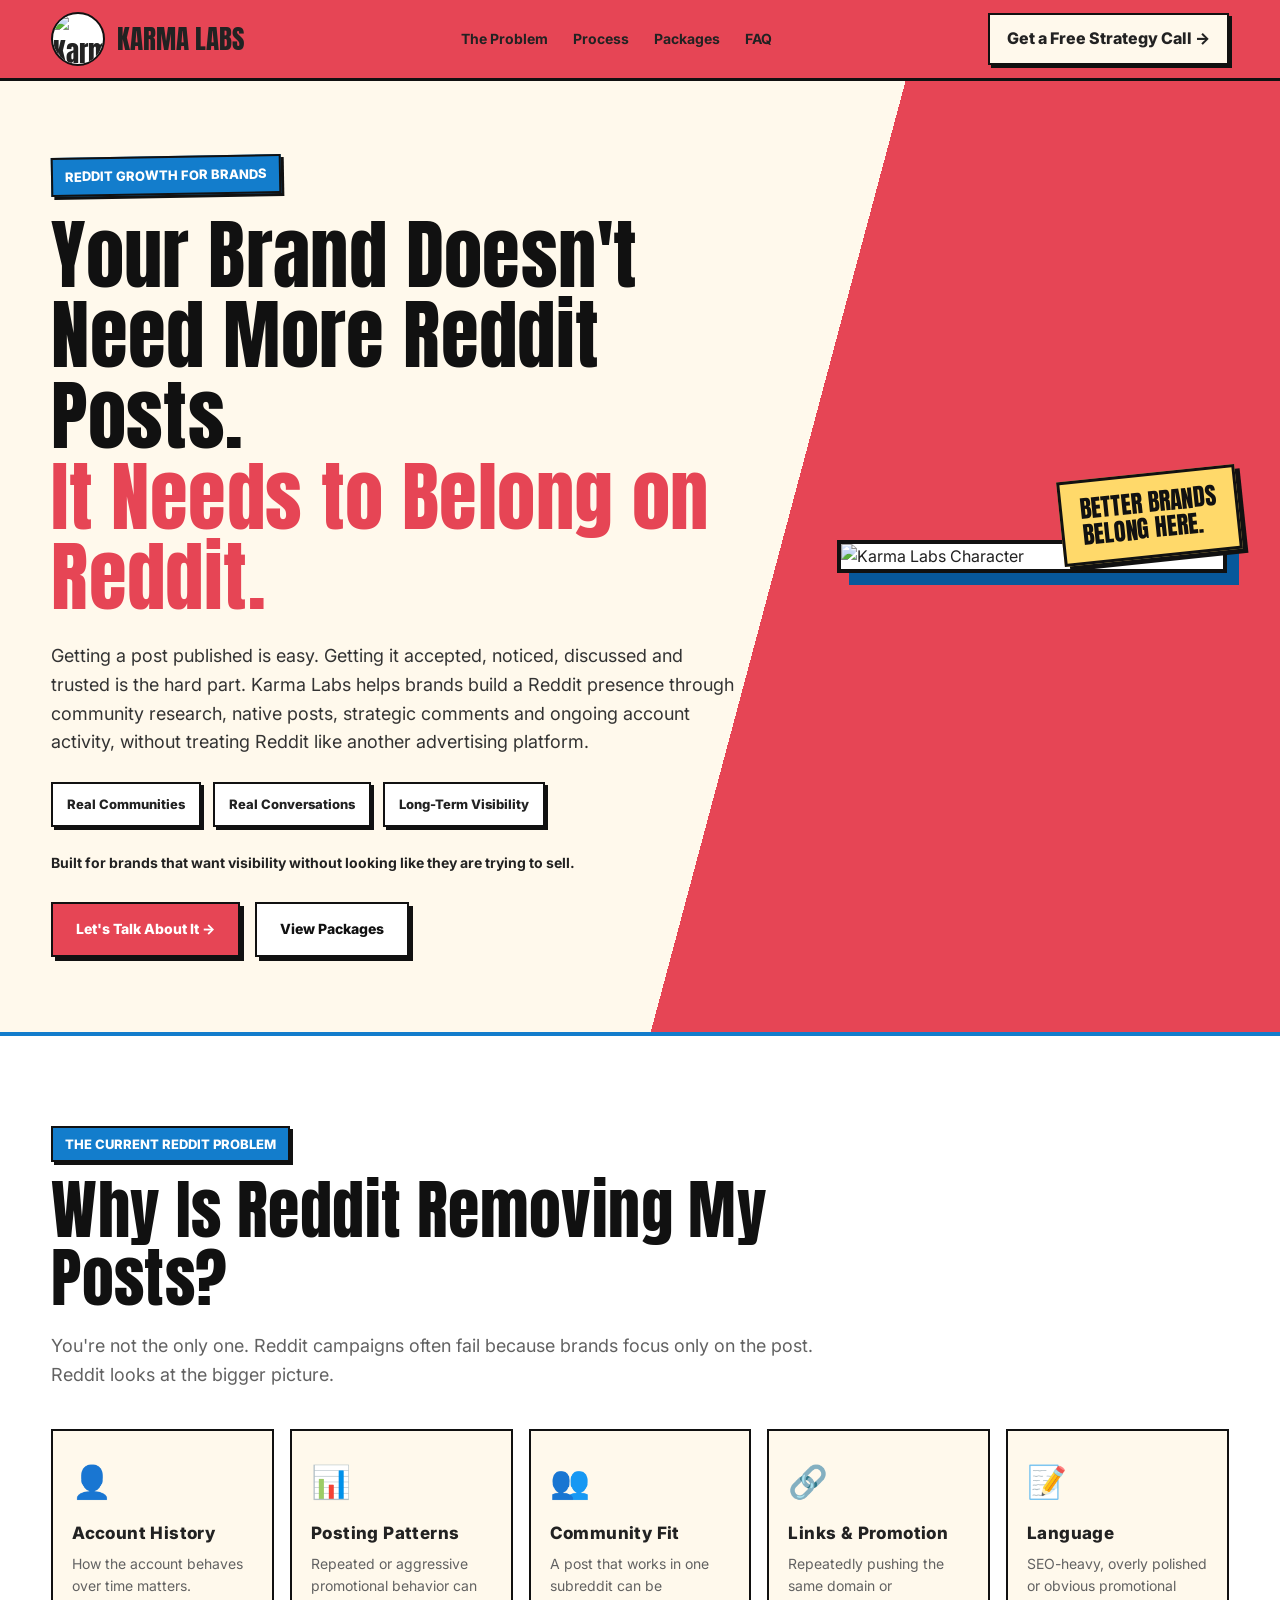
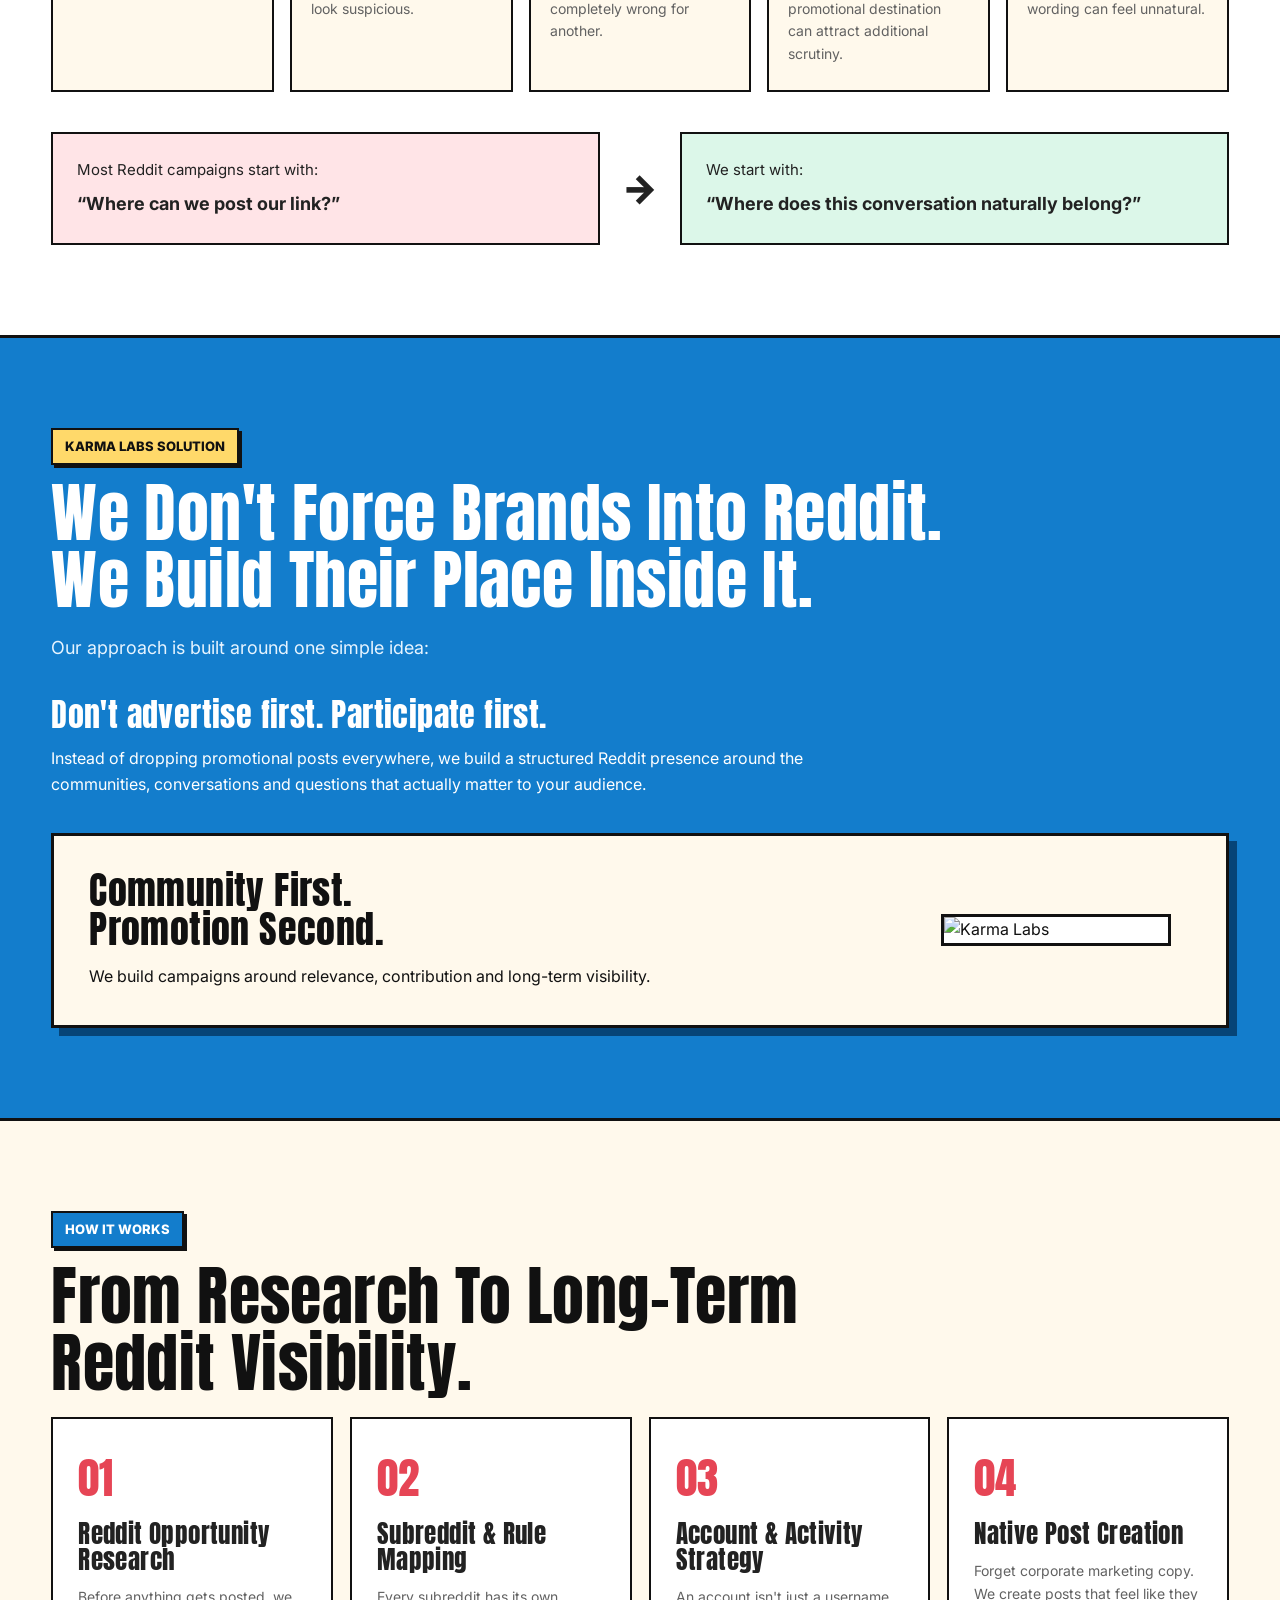
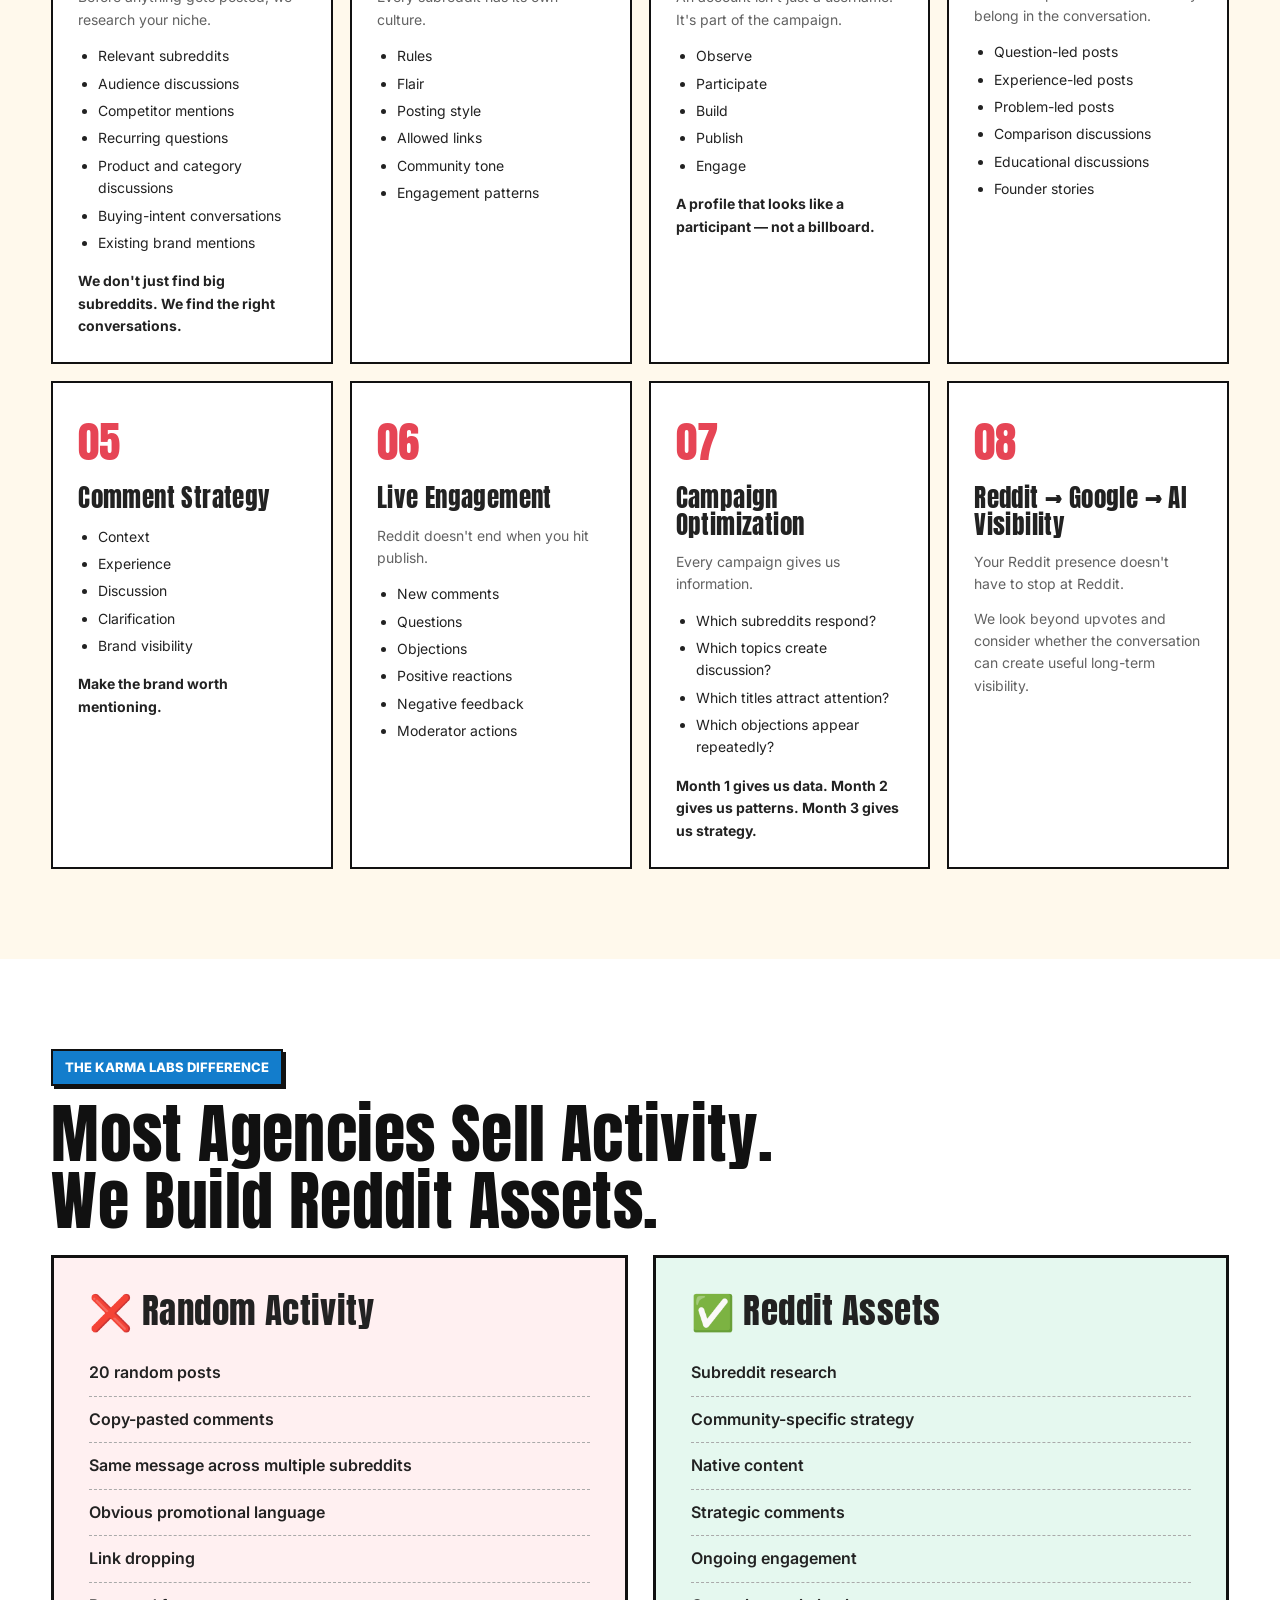
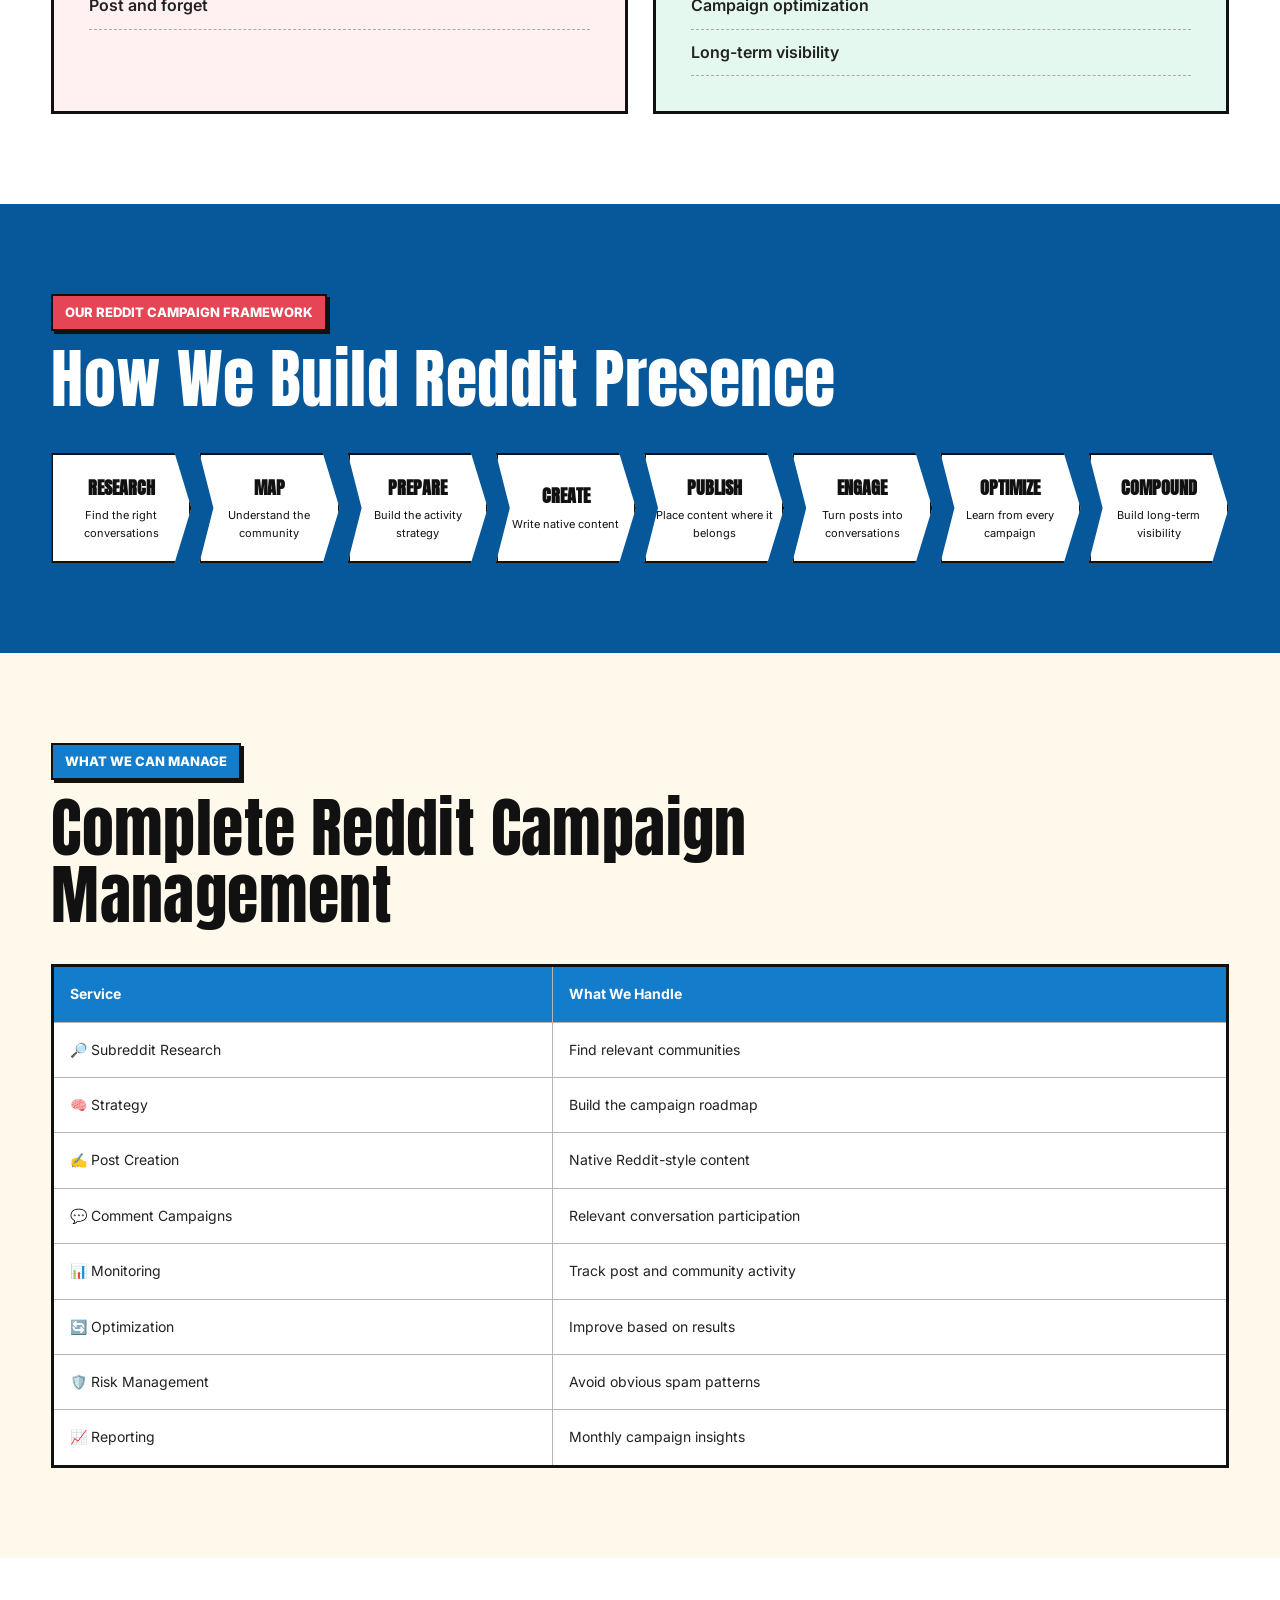
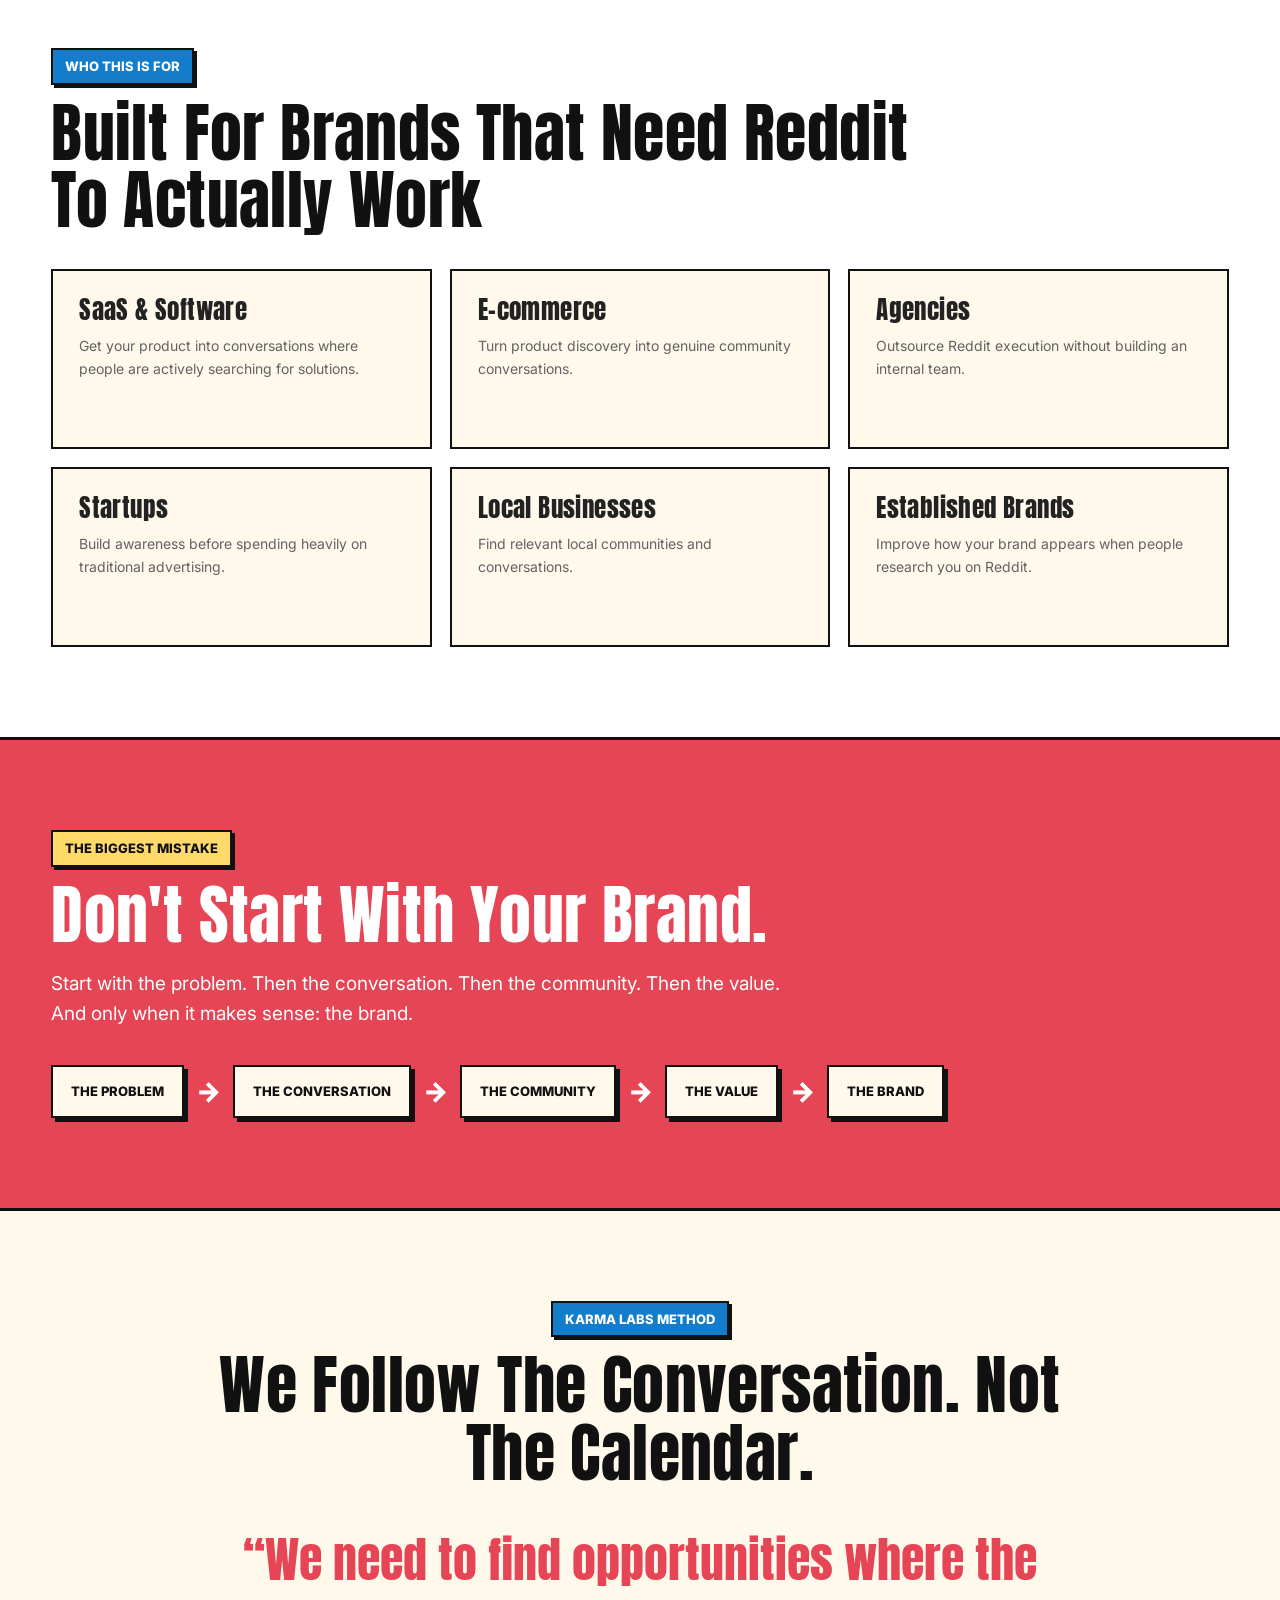
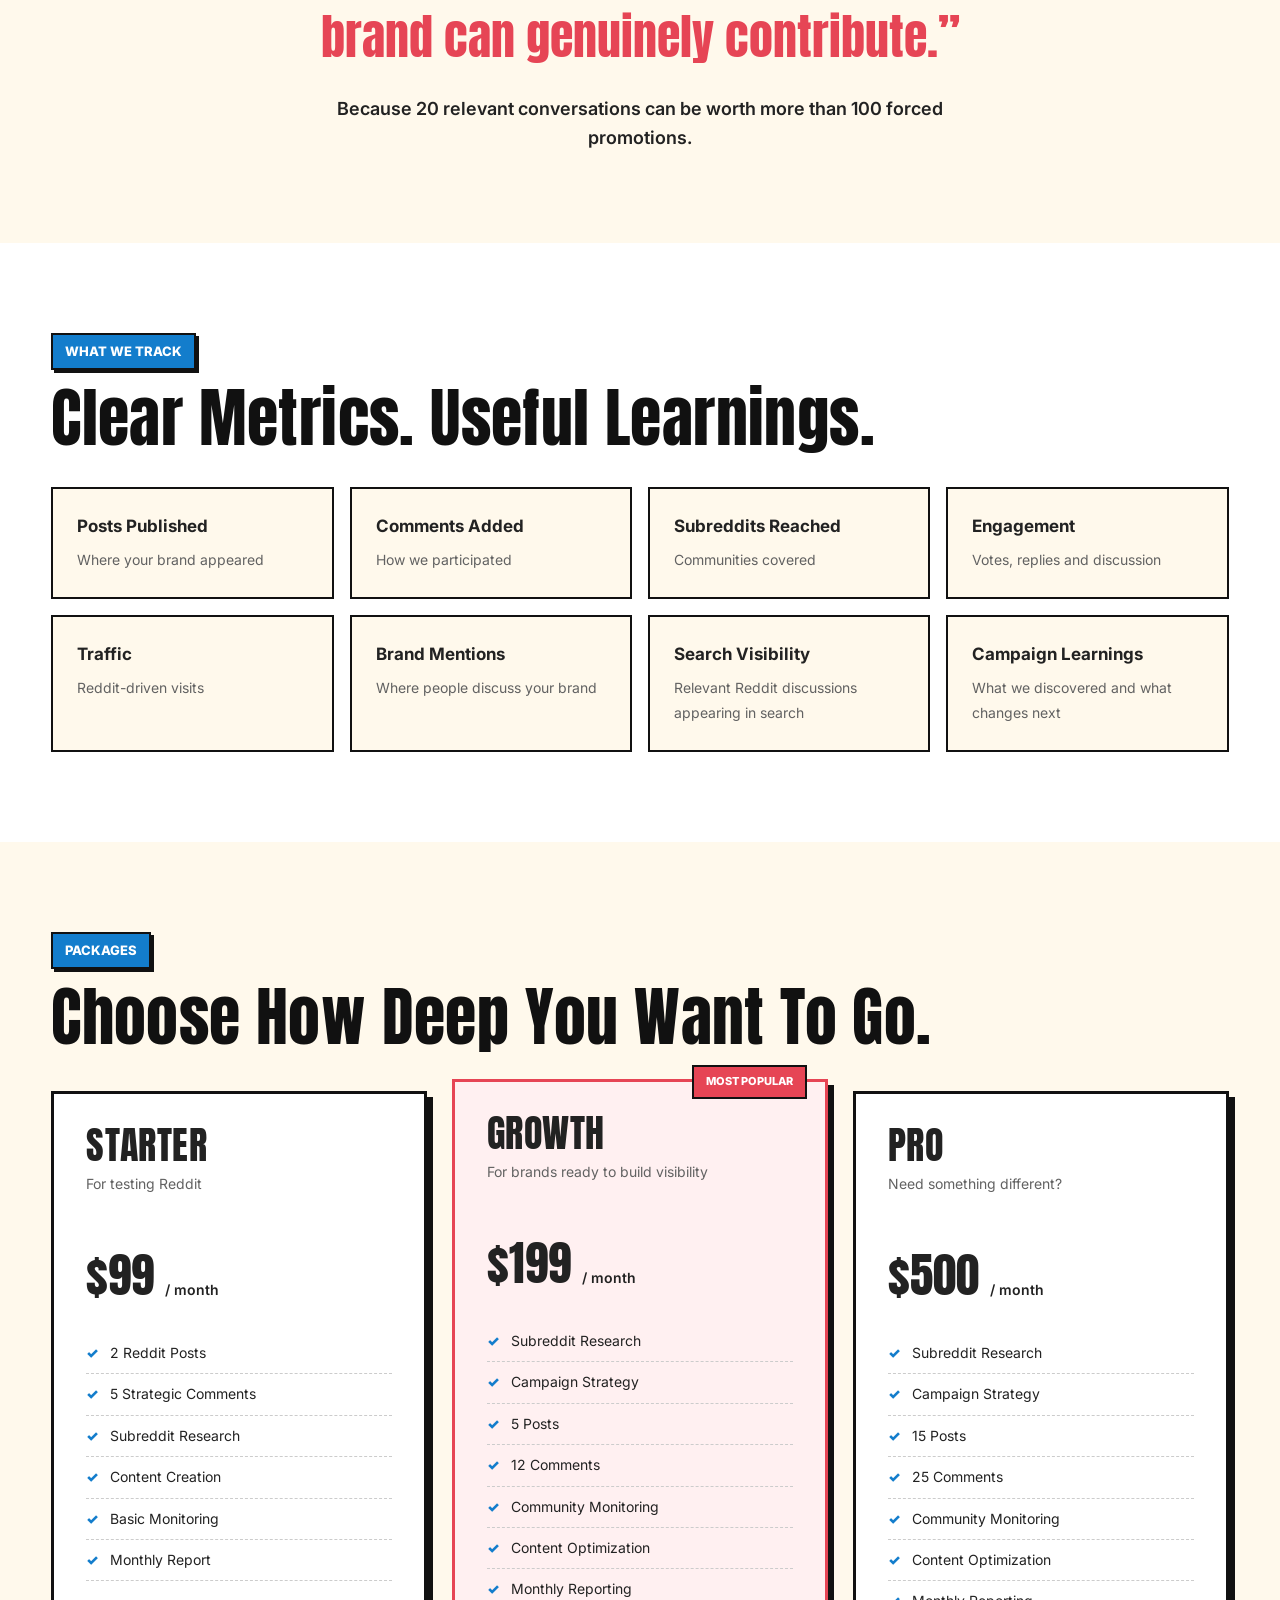
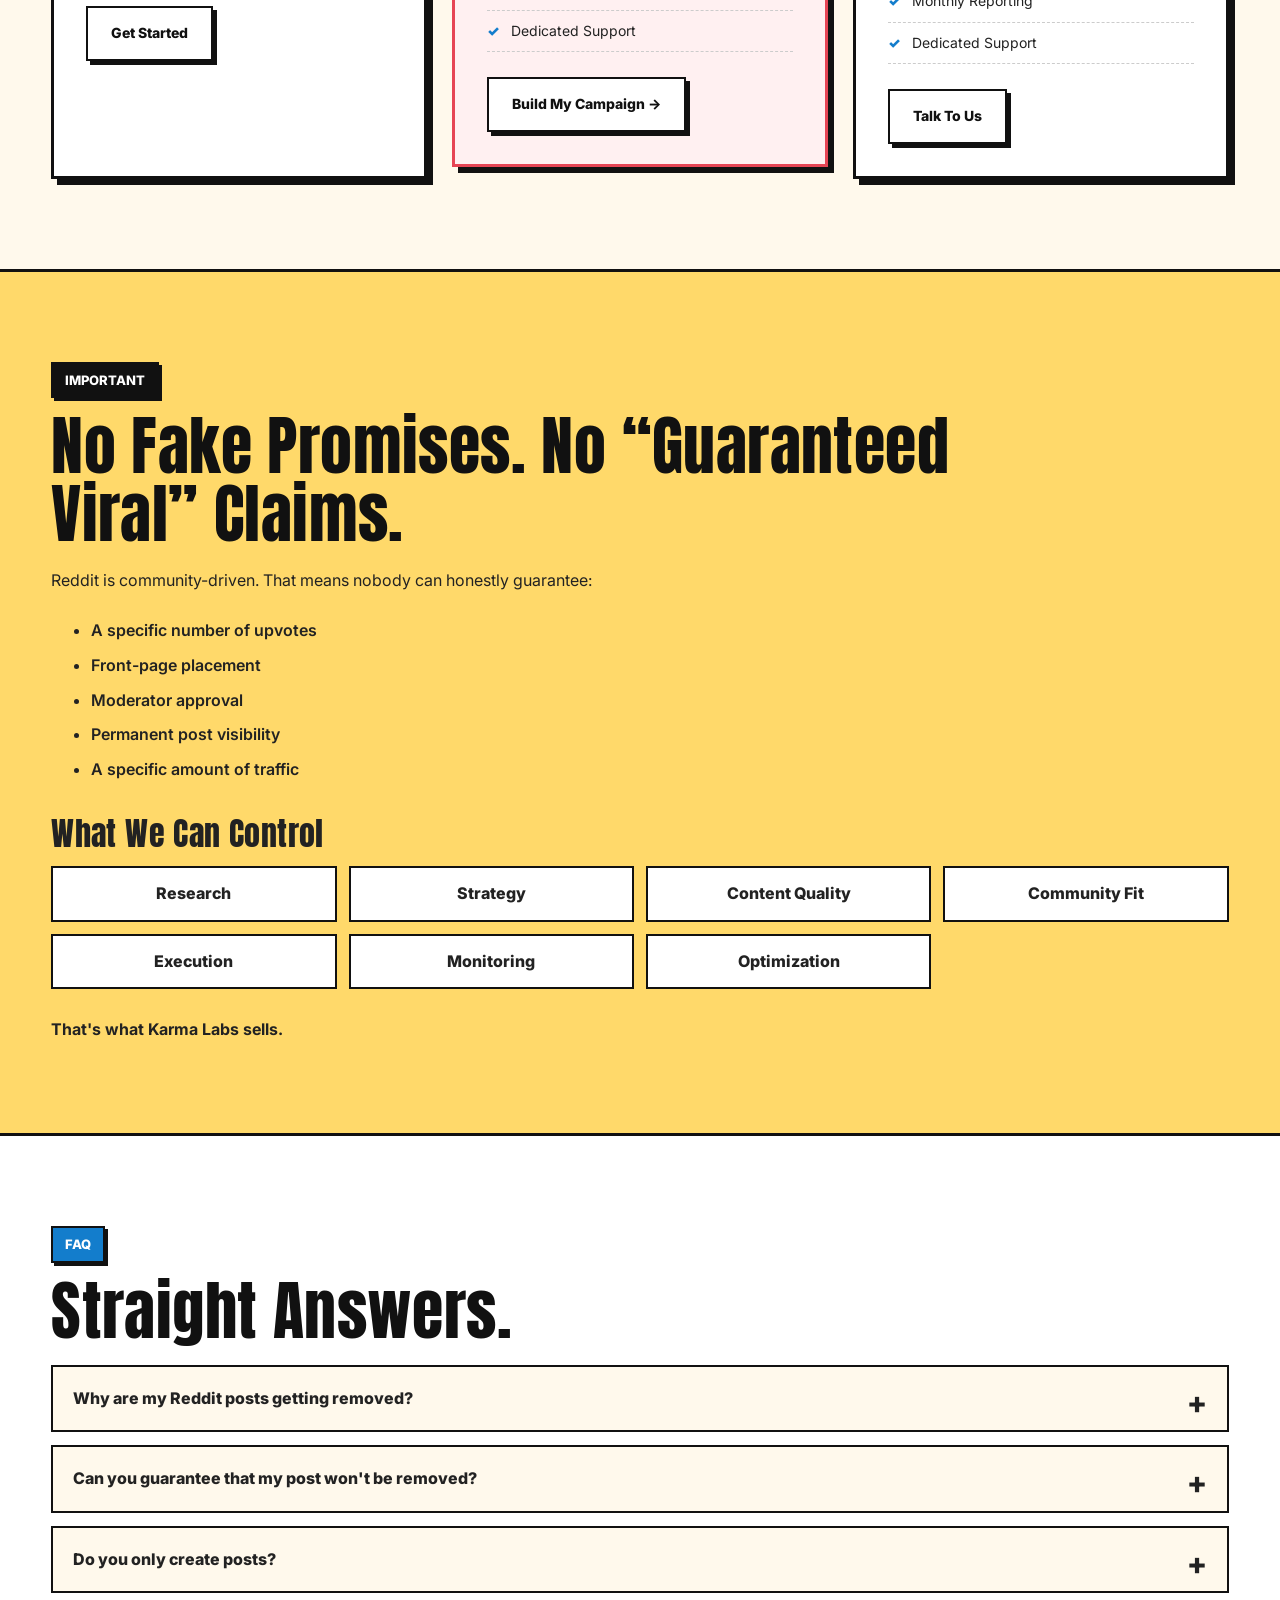
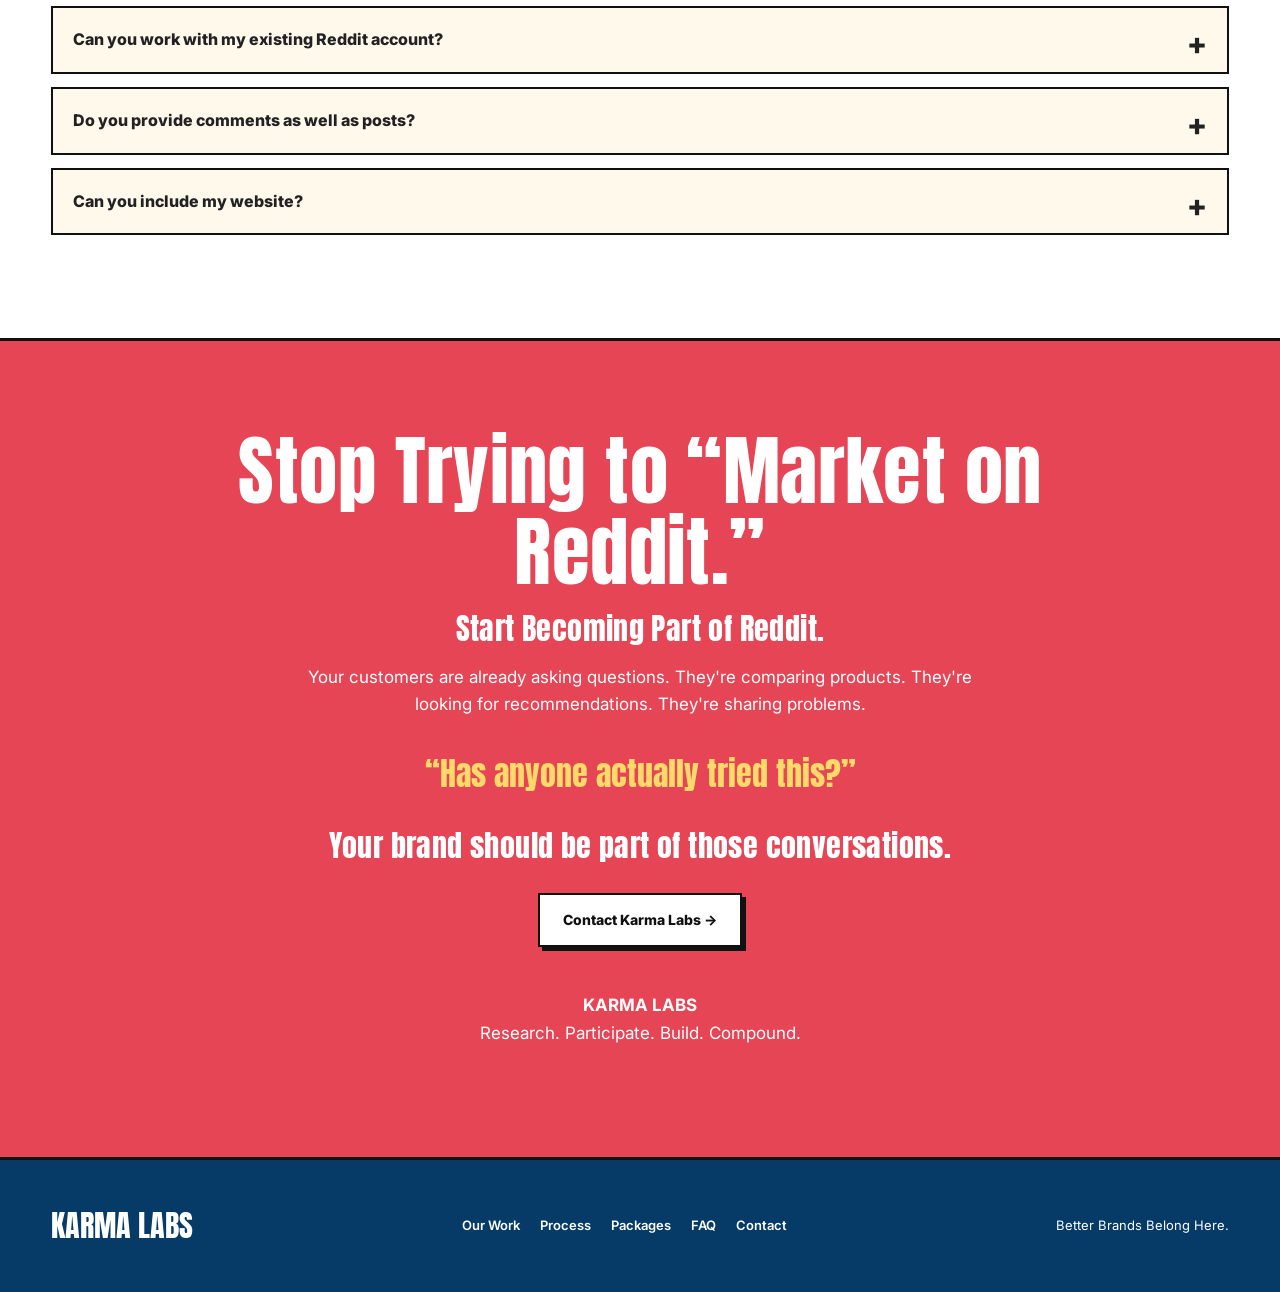
==== index.html @ ebb5d20a "Add files via upload" ====
<!DOCTYPE html>
<html lang="en">

<head>
    <meta charset="UTF-8">

    <meta name="viewport" content="width=device-width, initial-scale=1.0">

    <title>Reddit Marketing Services | Karma Labs</title>

    <!-- CSS file hum baad me banayenge -->
    <link rel="stylesheet" href="style.css">
</head>


<body>


    <!-- =========================
         NAVBAR
    ========================== -->

    <nav class="navbar">

        <div class="container nav-inner">

            <a href="#" class="brand">

                <img
                    src="karma-labs-logo.webp"
                    alt="Karma Labs Logo"
                >

                <span>KARMA LABS</span>

            </a>


            <div class="nav-links">

                <a href="#problem">
                    The Problem
                </a>

                <a href="#process">
                    Process
                </a>

                <a href="#packages">
                    Packages
                </a>

                <a href="#faq">
                    FAQ
                </a>

            </div>


            <a href="#contact" class="nav-btn">

                Get a Free Strategy Call →

            </a>

        </div>

    </nav>



    <!-- =========================
         HERO SECTION
    ========================== -->

    <header class="hero">

        <div class="container hero-inner">


            <div class="hero-content">


                <span class="eyebrow">

                    Reddit Growth For Brands

                </span>


                <h1>

                    Your Brand Doesn't Need More Reddit Posts.

                    <span>
                        It Needs to Belong on Reddit.
                    </span>

                </h1>


                <p class="hero-copy">

                    Getting a post published is easy.

                    Getting it accepted, noticed, discussed and trusted
                    is the hard part.

                    Karma Labs helps brands build a Reddit presence through
                    community research, native posts, strategic comments
                    and ongoing account activity, without treating Reddit
                    like another advertising platform.

                </p>


                <div class="hero-points">

                    <span class="hero-point">
                        Real Communities
                    </span>

                    <span class="hero-point">
                        Real Conversations
                    </span>

                    <span class="hero-point">
                        Long-Term Visibility
                    </span>

                </div>


                <p class="trust-line">

                    Built for brands that want visibility without looking
                    like they are trying to sell.

                </p>


                <div class="buttons">

                    <a href="#contact" class="btn btn-primary">

                        Let's Talk About It →

                    </a>


                    <a href="#packages" class="btn btn-secondary">

                        View Packages

                    </a>

                </div>


            </div>


            <div class="hero-character">

                <img
                    src="karma-labs-logo.webp"
                    alt="Karma Labs Character"
                >


                <div class="sticker">

                    BETTER BRANDS

                    <br>

                    BELONG HERE.

                </div>

            </div>


        </div>

    </header>



    <!-- =========================
         REDDIT PROBLEM
    ========================== -->

    <section class="problem" id="problem">

        <div class="container">


            <div class="section-tag">

                The Current Reddit Problem

            </div>


            <h2 class="section-title">

                Why Is Reddit Removing My Posts?

            </h2>


            <p class="section-intro">

                You're not the only one.

                Reddit campaigns often fail because brands focus only
                on the post.

                Reddit looks at the bigger picture.

            </p>



            <div class="problem-grid">


                <article class="problem-card">

                    <div class="icon">
                        👤
                    </div>

                    <h3>
                        Account History
                    </h3>

                    <p>

                        How the account behaves over time matters.

                    </p>

                </article>



                <article class="problem-card">

                    <div class="icon">
                        📊
                    </div>

                    <h3>
                        Posting Patterns
                    </h3>

                    <p>

                        Repeated or aggressive promotional behavior
                        can look suspicious.

                    </p>

                </article>



                <article class="problem-card">

                    <div class="icon">
                        👥
                    </div>

                    <h3>
                        Community Fit
                    </h3>

                    <p>

                        A post that works in one subreddit can be
                        completely wrong for another.

                    </p>

                </article>



                <article class="problem-card">

                    <div class="icon">
                        🔗
                    </div>

                    <h3>
                        Links & Promotion
                    </h3>

                    <p>

                        Repeatedly pushing the same domain or promotional
                        destination can attract additional scrutiny.

                    </p>

                </article>



                <article class="problem-card">

                    <div class="icon">
                        📝
                    </div>

                    <h3>
                        Language
                    </h3>

                    <p>

                        SEO-heavy, overly polished or obvious promotional
                        wording can feel unnatural.

                    </p>

                </article>


            </div>



            <div class="compare-strip">


                <div class="compare-box compare-bad">

                    <p>
                        Most Reddit campaigns start with:
                    </p>

                    <strong>

                        “Where can we post our link?”

                    </strong>

                </div>


                <div class="compare-arrow">

                    →

                </div>


                <div class="compare-box compare-good">

                    <p>
                        We start with:
                    </p>

                    <strong>

                        “Where does this conversation naturally belong?”

                    </strong>

                </div>


            </div>


        </div>

    </section>



    <!-- =========================
         KARMA LABS SOLUTION
    ========================== -->

    <section class="solution">

        <div class="container">


            <div class="section-tag">

                Karma Labs Solution

            </div>


            <h2 class="section-title">

                We Don't Force Brands Into Reddit.

                <br>

                We Build Their Place Inside It.

            </h2>


            <p class="section-intro">

                Our approach is built around one simple idea:

            </p>


            <h3>

                Don't advertise first.

                Participate first.

            </h3>


            <p>

                Instead of dropping promotional posts everywhere,
                we build a structured Reddit presence around the
                communities, conversations and questions that
                actually matter to your audience.

            </p>


            <div class="solution-callout">


                <div>

                    <h3>

                        Community First.

                        <br>

                        Promotion Second.

                    </h3>


                    <p>

                        We build campaigns around relevance,
                        contribution and long-term visibility.

                    </p>

                </div>


                <img
                    src="karma-labs-logo.webp"
                    alt="Karma Labs"
                >


            </div>


        </div>

    </section>



    <!-- =========================
         HOW IT WORKS
    ========================== -->

    <section class="process" id="process">

        <div class="container">


            <div class="section-tag">

                How It Works

            </div>


            <h2 class="section-title">

                From Research To Long-Term Reddit Visibility.

            </h2>



            <div class="steps">



                <!-- STEP 1 -->

                <article class="step">

                    <div class="step-number">
                        01
                    </div>

                    <h3>
                        Reddit Opportunity Research
                    </h3>

                    <p>

                        Before anything gets posted,
                        we research your niche.

                    </p>

                    <ul>

                        <li>
                            Relevant subreddits
                        </li>

                        <li>
                            Audience discussions
                        </li>

                        <li>
                            Competitor mentions
                        </li>

                        <li>
                            Recurring questions
                        </li>

                        <li>
                            Product and category discussions
                        </li>

                        <li>
                            Buying-intent conversations
                        </li>

                        <li>
                            Existing brand mentions
                        </li>

                    </ul>


                    <strong>

                        We don't just find big subreddits.

                        We find the right conversations.

                    </strong>

                </article>



                <!-- STEP 2 -->

                <article class="step">

                    <div class="step-number">
                        02
                    </div>

                    <h3>
                        Subreddit & Rule Mapping
                    </h3>

                    <p>

                        Every subreddit has its own culture.

                    </p>


                    <ul>

                        <li>
                            Rules
                        </li>

                        <li>
                            Flair
                        </li>

                        <li>
                            Posting style
                        </li>

                        <li>
                            Allowed links
                        </li>

                        <li>
                            Community tone
                        </li>

                        <li>
                            Engagement patterns
                        </li>

                    </ul>

                </article>



                <!-- STEP 3 -->

                <article class="step">

                    <div class="step-number">
                        03
                    </div>

                    <h3>
                        Account & Activity Strategy
                    </h3>


                    <p>

                        An account isn't just a username.

                        It's part of the campaign.

                    </p>


                    <ul>

                        <li>
                            Observe
                        </li>

                        <li>
                            Participate
                        </li>

                        <li>
                            Build
                        </li>

                        <li>
                            Publish
                        </li>

                        <li>
                            Engage
                        </li>

                    </ul>


                    <strong>

                        A profile that looks like a participant —
                        not a billboard.

                    </strong>

                </article>



                <!-- STEP 4 -->

                <article class="step">

                    <div class="step-number">
                        04
                    </div>

                    <h3>
                        Native Post Creation
                    </h3>

                    <p>

                        Forget corporate marketing copy.

                        We create posts that feel like they belong
                        in the conversation.

                    </p>


                    <ul>

                        <li>
                            Question-led posts
                        </li>

                        <li>
                            Experience-led posts
                        </li>

                        <li>
                            Problem-led posts
                        </li>

                        <li>
                            Comparison discussions
                        </li>

                        <li>
                            Educational discussions
                        </li>

                        <li>
                            Founder stories
                        </li>

                    </ul>

                </article>



                <!-- STEP 5 -->

                <article class="step">

                    <div class="step-number">
                        05
                    </div>

                    <h3>
                        Comment Strategy
                    </h3>


                    <ul>

                        <li>
                            Context
                        </li>

                        <li>
                            Experience
                        </li>

                        <li>
                            Discussion
                        </li>

                        <li>
                            Clarification
                        </li>

                        <li>
                            Brand visibility
                        </li>

                    </ul>


                    <strong>

                        Make the brand worth mentioning.

                    </strong>

                </article>



                <!-- STEP 6 -->

                <article class="step">

                    <div class="step-number">
                        06
                    </div>

                    <h3>
                        Live Engagement
                    </h3>


                    <p>

                        Reddit doesn't end when you hit publish.

                    </p>


                    <ul>

                        <li>
                            New comments
                        </li>

                        <li>
                            Questions
                        </li>

                        <li>
                            Objections
                        </li>

                        <li>
                            Positive reactions
                        </li>

                        <li>
                            Negative feedback
                        </li>

                        <li>
                            Moderator actions
                        </li>

                    </ul>

                </article>



                <!-- STEP 7 -->

                <article class="step">

                    <div class="step-number">
                        07
                    </div>

                    <h3>
                        Campaign Optimization
                    </h3>


                    <p>

                        Every campaign gives us information.

                    </p>


                    <ul>

                        <li>
                            Which subreddits respond?
                        </li>

                        <li>
                            Which topics create discussion?
                        </li>

                        <li>
                            Which titles attract attention?
                        </li>

                        <li>
                            Which objections appear repeatedly?
                        </li>

                    </ul>


                    <strong>

                        Month 1 gives us data.

                        Month 2 gives us patterns.

                        Month 3 gives us strategy.

                    </strong>

                </article>



                <!-- STEP 8 -->

                <article class="step">

                    <div class="step-number">
                        08
                    </div>

                    <h3>
                        Reddit → Google → AI Visibility
                    </h3>


                    <p>

                        Your Reddit presence doesn't have to
                        stop at Reddit.

                    </p>


                    <p>

                        We look beyond upvotes and consider whether
                        the conversation can create useful
                        long-term visibility.

                    </p>

                </article>


            </div>


        </div>

    </section>



    <!-- =========================
         KARMA LABS DIFFERENCE
    ========================== -->

    <section class="difference">

        <div class="container">


            <div class="section-tag">

                The Karma Labs Difference

            </div>


            <h2 class="section-title">

                Most Agencies Sell Activity.

                <br>

                We Build Reddit Assets.

            </h2>



            <div class="difference-grid">


                <div class="difference-card negative">

                    <h3>
                        ❌ Random Activity
                    </h3>


                    <ul>

                        <li>
                            20 random posts
                        </li>

                        <li>
                            Copy-pasted comments
                        </li>

                        <li>
                            Same message across multiple subreddits
                        </li>

                        <li>
                            Obvious promotional language
                        </li>

                        <li>
                            Link dropping
                        </li>

                        <li>
                            Post and forget
                        </li>

                    </ul>

                </div>



                <div class="difference-card positive">

                    <h3>
                        ✅ Reddit Assets
                    </h3>


                    <ul>

                        <li>
                            Subreddit research
                        </li>

                        <li>
                            Community-specific strategy
                        </li>

                        <li>
                            Native content
                        </li>

                        <li>
                            Strategic comments
                        </li>

                        <li>
                            Ongoing engagement
                        </li>

                        <li>
                            Campaign optimization
                        </li>

                        <li>
                            Long-term visibility
                        </li>

                    </ul>

                </div>


            </div>


        </div>

    </section>



    <!-- =========================
         CAMPAIGN FRAMEWORK
    ========================== -->

    <section class="framework">

        <div class="container">


            <div class="section-tag">

                Our Reddit Campaign Framework

            </div>


            <h2 class="section-title">

                How We Build Reddit Presence

            </h2>



            <div class="framework-flow">


                <div class="framework-item">

                    <strong>
                        RESEARCH
                    </strong>

                    <span>
                        Find the right conversations
                    </span>

                </div>


                <div class="framework-item">

                    <strong>
                        MAP
                    </strong>

                    <span>
                        Understand the community
                    </span>

                </div>


                <div class="framework-item">

                    <strong>
                        PREPARE
                    </strong>

                    <span>
                        Build the activity strategy
                    </span>

                </div>


                <div class="framework-item">

                    <strong>
                        CREATE
                    </strong>

                    <span>
                        Write native content
                    </span>

                </div>


                <div class="framework-item">

                    <strong>
                        PUBLISH
                    </strong>

                    <span>
                        Place content where it belongs
                    </span>

                </div>


                <div class="framework-item">

                    <strong>
                        ENGAGE
                    </strong>

                    <span>
                        Turn posts into conversations
                    </span>

                </div>


                <div class="framework-item">

                    <strong>
                        OPTIMIZE
                    </strong>

                    <span>
                        Learn from every campaign
                    </span>

                </div>


                <div class="framework-item">

                    <strong>
                        COMPOUND
                    </strong>

                    <span>
                        Build long-term visibility
                    </span>

                </div>


            </div>


        </div>

    </section>



    <!-- =========================
         SERVICES
    ========================== -->

    <section class="management">

        <div class="container">


            <div class="section-tag">

                What We Can Manage

            </div>


            <h2 class="section-title">

                Complete Reddit Campaign Management

            </h2>



            <table class="service-table">


                <thead>

                    <tr>

                        <th>
                            Service
                        </th>

                        <th>
                            What We Handle
                        </th>

                    </tr>

                </thead>


                <tbody>


                    <tr>

                        <td>
                            🔎 Subreddit Research
                        </td>

                        <td>
                            Find relevant communities
                        </td>

                    </tr>


                    <tr>

                        <td>
                            🧠 Strategy
                        </td>

                        <td>
                            Build the campaign roadmap
                        </td>

                    </tr>


                    <tr>

                        <td>
                            ✍️ Post Creation
                        </td>

                        <td>
                            Native Reddit-style content
                        </td>

                    </tr>


                    <tr>

                        <td>
                            💬 Comment Campaigns
                        </td>

                        <td>
                            Relevant conversation participation
                        </td>

                    </tr>


                    <tr>

                        <td>
                            📊 Monitoring
                        </td>

                        <td>
                            Track post and community activity
                        </td>

                    </tr>


                    <tr>

                        <td>
                            🔄 Optimization
                        </td>

                        <td>
                            Improve based on results
                        </td>

                    </tr>


                    <tr>

                        <td>
                            🛡️ Risk Management
                        </td>

                        <td>
                            Avoid obvious spam patterns
                        </td>

                    </tr>


                    <tr>

                        <td>
                            📈 Reporting
                        </td>

                        <td>
                            Monthly campaign insights
                        </td>

                    </tr>


                </tbody>

            </table>


        </div>

    </section>



    <!-- =========================
         WHO THIS IS FOR
    ========================== -->

    <section class="audience-section">

        <div class="container">


            <div class="section-tag">

                Who This Is For

            </div>


            <h2 class="section-title">

                Built For Brands That Need Reddit To Actually Work

            </h2>



            <div class="audience-grid">


                <div class="audience">

                    <h3>
                        SaaS & Software
                    </h3>

                    <p>

                        Get your product into conversations where people
                        are actively searching for solutions.

                    </p>

                </div>



                <div class="audience">

                    <h3>
                        E-commerce
                    </h3>

                    <p>

                        Turn product discovery into genuine
                        community conversations.

                    </p>

                </div>



                <div class="audience">

                    <h3>
                        Agencies
                    </h3>

                    <p>

                        Outsource Reddit execution without building
                        an internal team.

                    </p>

                </div>



                <div class="audience">

                    <h3>
                        Startups
                    </h3>

                    <p>

                        Build awareness before spending heavily
                        on traditional advertising.

                    </p>

                </div>



                <div class="audience">

                    <h3>
                        Local Businesses
                    </h3>

                    <p>

                        Find relevant local communities
                        and conversations.

                    </p>

                </div>



                <div class="audience">

                    <h3>
                        Established Brands
                    </h3>

                    <p>

                        Improve how your brand appears when
                        people research you on Reddit.

                    </p>

                </div>


            </div>


        </div>

    </section>



    <!-- =========================
         BIGGEST MISTAKE
    ========================== -->

    <section class="mistake">

        <div class="container">


            <div class="section-tag">

                The Biggest Mistake

            </div>


            <h2 class="section-title">

                Don't Start With Your Brand.

            </h2>


            <p>

                Start with the problem.

                Then the conversation.

                Then the community.

                Then the value.

                And only when it makes sense:

                the brand.

            </p>



            <div class="mistake-flow">


                <div class="mistake-item">
                    THE PROBLEM
                </div>

                <div class="mistake-arrow">
                    →
                </div>


                <div class="mistake-item">
                    THE CONVERSATION
                </div>

                <div class="mistake-arrow">
                    →
                </div>


                <div class="mistake-item">
                    THE COMMUNITY
                </div>

                <div class="mistake-arrow">
                    →
                </div>


                <div class="mistake-item">
                    THE VALUE
                </div>

                <div class="mistake-arrow">
                    →
                </div>


                <div class="mistake-item">
                    THE BRAND
                </div>


            </div>


        </div>

    </section>



    <!-- =========================
         KARMA LABS METHOD
    ========================== -->

    <section class="method">

        <div class="container">


            <div class="section-tag">

                Karma Labs Method

            </div>


            <h2 class="section-title">

                We Follow The Conversation.

                Not The Calendar.

            </h2>


            <blockquote>

                “We need to find opportunities where the brand
                can genuinely contribute.”

            </blockquote>


            <p>

                Because 20 relevant conversations can be worth more
                than 100 forced promotions.

            </p>


        </div>

    </section>



    <!-- =========================
         RESULTS
    ========================== -->

    <section class="results">

        <div class="container">


            <div class="section-tag">

                What We Track

            </div>


            <h2 class="section-title">

                Clear Metrics. Useful Learnings.

            </h2>



            <div class="results-grid">


                <div class="result-card">

                    <strong>
                        Posts Published
                    </strong>

                    <span>
                        Where your brand appeared
                    </span>

                </div>


                <div class="result-card">

                    <strong>
                        Comments Added
                    </strong>

                    <span>
                        How we participated
                    </span>

                </div>


                <div class="result-card">

                    <strong>
                        Subreddits Reached
                    </strong>

                    <span>
                        Communities covered
                    </span>

                </div>


                <div class="result-card">

                    <strong>
                        Engagement
                    </strong>

                    <span>
                        Votes, replies and discussion
                    </span>

                </div>


                <div class="result-card">

                    <strong>
                        Traffic
                    </strong>

                    <span>
                        Reddit-driven visits
                    </span>

                </div>


                <div class="result-card">

                    <strong>
                        Brand Mentions
                    </strong>

                    <span>
                        Where people discuss your brand
                    </span>

                </div>


                <div class="result-card">

                    <strong>
                        Search Visibility
                    </strong>

                    <span>
                        Relevant Reddit discussions appearing in search
                    </span>

                </div>


                <div class="result-card">

                    <strong>
                        Campaign Learnings
                    </strong>

                    <span>
                        What we discovered and what changes next
                    </span>

                </div>


            </div>


        </div>

    </section>



    <!-- =========================
         PACKAGES
    ========================== -->

    <section class="packages" id="packages">

        <div class="container">


            <div class="section-tag">

                Packages

            </div>


            <h2 class="section-title">

                Choose How Deep You Want To Go.

            </h2>



            <div class="package-grid">



                <!-- STARTER -->

                <article class="package">


                    <h3>
                        STARTER
                    </h3>


                    <p>
                        For testing Reddit
                    </p>


                    <div class="price">

                        $99

                        <span>
                            / month
                        </span>

                    </div>


                    <ul>

                        <li>
                            2 Reddit Posts
                        </li>

                        <li>
                            5 Strategic Comments
                        </li>

                        <li>
                            Subreddit Research
                        </li>

                        <li>
                            Content Creation
                        </li>

                        <li>
                            Basic Monitoring
                        </li>

                        <li>
                            Monthly Report
                        </li>

                    </ul>


                    <a href="#contact" class="btn">

                        Get Started

                    </a>


                </article>



                <!-- GROWTH -->

                <article class="package featured">


                    <span class="popular">

                        MOST POPULAR

                    </span>


                    <h3>

                        GROWTH

                    </h3>


                    <p>

                        For brands ready to build visibility

                    </p>


                    <div class="price">

                        $199

                        <span>
                            / month
                        </span>

                    </div>


                    <ul>

                        <li>
                            Subreddit Research
                        </li>

                        <li>
                            Campaign Strategy
                        </li>

                        <li>
                            5 Posts
                        </li>

                        <li>
                            12 Comments
                        </li>

                        <li>
                            Community Monitoring
                        </li>

                        <li>
                            Content Optimization
                        </li>

                        <li>
                            Monthly Reporting
                        </li>

                        <li>
                            Dedicated Support
                        </li>

                    </ul>


                    <a href="#contact" class="btn">

                        Build My Campaign →

                    </a>


                </article>



                <!-- PRO -->

                <article class="package">


                    <h3>

                        PRO

                    </h3>


                    <p>

                        Need something different?

                    </p>


                    <div class="price">

                        $500

                        <span>
                            / month
                        </span>

                    </div>


                    <ul>

                        <li>
                            Subreddit Research
                        </li>

                        <li>
                            Campaign Strategy
                        </li>

                        <li>
                            15 Posts
                        </li>

                        <li>
                            25 Comments
                        </li>

                        <li>
                            Community Monitoring
                        </li>

                        <li>
                            Content Optimization
                        </li>

                        <li>
                            Monthly Reporting
                        </li>

                        <li>
                            Dedicated Support
                        </li>

                    </ul>


                    <a href="#contact" class="btn">

                        Talk To Us

                    </a>


                </article>


            </div>


        </div>

    </section>



    <!-- =========================
         TRUST SECTION
    ========================== -->

    <section class="trust">

        <div class="container">


            <div class="section-tag">

                Important

            </div>


            <h2 class="section-title">

                No Fake Promises.

                No “Guaranteed Viral” Claims.

            </h2>


            <p>

                Reddit is community-driven.

                That means nobody can honestly guarantee:

            </p>


            <ul>

                <li>
                    A specific number of upvotes
                </li>

                <li>
                    Front-page placement
                </li>

                <li>
                    Moderator approval
                </li>

                <li>
                    Permanent post visibility
                </li>

                <li>
                    A specific amount of traffic
                </li>

            </ul>


            <h3>

                What We Can Control

            </h3>


            <div class="can-control">

                <div class="control-pill">
                    Research
                </div>

                <div class="control-pill">
                    Strategy
                </div>

                <div class="control-pill">
                    Content Quality
                </div>

                <div class="control-pill">
                    Community Fit
                </div>

                <div class="control-pill">
                    Execution
                </div>

                <div class="control-pill">
                    Monitoring
                </div>

                <div class="control-pill">
                    Optimization
                </div>

            </div>


            <strong>

                That's what Karma Labs sells.

            </strong>


        </div>

    </section>



    <!-- =========================
         FAQ
    ========================== -->

    <section class="faq" id="faq">

        <div class="container">


            <div class="section-tag">

                FAQ

            </div>


            <h2 class="section-title">

                Straight Answers.

            </h2>



            <details>

                <summary>

                    Why are my Reddit posts getting removed?

                </summary>

                <p>

                    There isn't one universal trigger.

                    Reddit uses multiple automated and moderation signals,
                    and legitimate posts can sometimes be filtered.

                </p>

            </details>



            <details>

                <summary>

                    Can you guarantee that my post won't be removed?

                </summary>

                <p>

                    No legitimate Reddit service should promise that.

                    We reduce avoidable problems through subreddit research,
                    rule checks, appropriate activity and
                    community-specific content.

                </p>

            </details>



            <details>

                <summary>

                    Do you only create posts?

                </summary>

                <p>

                    No.

                    We can manage the campaign from research to strategy,
                    content, comments, engagement, reporting and optimization.

                </p>

            </details>



            <details>

                <summary>

                    Can you work with my existing Reddit account?

                </summary>

                <p>

                    Yes.

                    We can build the campaign around your existing account
                    where appropriate.

                </p>

            </details>



            <details>

                <summary>

                    Do you provide comments as well as posts?

                </summary>

                <p>

                    Yes.

                    Comments are an important part of our strategy because
                    Reddit is built around conversations.

                </p>

            </details>



            <details>

                <summary>

                    Can you include my website?

                </summary>

                <p>

                    Yes, when the community rules and context make
                    the link appropriate.

                    We don't recommend forcing links into every conversation.

                </p>

            </details>


        </div>

    </section>



    <!-- =========================
         FINAL CTA
    ========================== -->

    <section class="final-cta" id="contact">

        <div class="container">


            <h2>

                Stop Trying to “Market on Reddit.”

            </h2>


            <h3>

                Start Becoming Part of Reddit.

            </h3>


            <p>

                Your customers are already asking questions.

                They're comparing products.

                They're looking for recommendations.

                They're sharing problems.

            </p>


            <blockquote>

                “Has anyone actually tried this?”

            </blockquote>


            <h3>

                Your brand should be part of those conversations.

            </h3>


            <a
                href="mailto:hello@karmalabs.cc"
                class="btn"
            >

                Contact Karma Labs →

            </a>


            <p>

                <strong>
                    KARMA LABS
                </strong>

                <br>

                Research. Participate. Build. Compound.

            </p>


        </div>

    </section>



    <!-- =========================
         FOOTER
    ========================== -->

    <footer>

        <div class="container footer-inner">


            <div class="footer-brand">

                KARMA LABS

            </div>


            <div class="footer-links">

                <a href="#problem">
                    Our Work
                </a>

                <a href="#process">
                    Process
                </a>

                <a href="#packages">
                    Packages
                </a>

                <a href="#faq">
                    FAQ
                </a>

                <a href="#contact">
                    Contact
                </a>

            </div>


            <p>

                Better Brands Belong Here.

            </p>


        </div>

    </footer>


</body>

</html>
---- style.css ----
/* =========================================================
   KARMA LABS — REDDIT SERVICE PAGE
   style.css
========================================================= */


/* GOOGLE FONTS */

@import url('https://fonts.googleapis.com/css2?family=Anton&family=Inter:wght@400;500;600;700;800&display=swap');


/* =========================================================
   COLORS / VARIABLES
========================================================= */

:root {

    --red: #e64555;
    --red-dark: #c93243;

    --blue: #137dcc;
    --blue-dark: #07589b;

    --cream: #fff9ec;
    --cream-dark: #f6efdf;

    --yellow: #ffd96a;
    --green: #1fa66a;

    --white: #ffffff;
    --black: #111111;

    --text: #222222;
    --muted: #626262;

}


/* =========================================================
   BASIC RESET
========================================================= */

* {
    margin: 0;
    padding: 0;
    box-sizing: border-box;
}


html {
    scroll-behavior: smooth;
}


body {

    font-family: "Inter", sans-serif;

    background-color: var(--cream);

    color: var(--text);

    line-height: 1.6;

}


img {

    display: block;

    max-width: 100%;

}


a {

    color: inherit;

    text-decoration: none;

}


ul {

    padding-left: 20px;

}


/* =========================================================
   HEADINGS
========================================================= */

h1,
h2,
h3 {

    font-family: "Anton", sans-serif;

    font-weight: 400;

    line-height: 1.05;

    letter-spacing: 0.4px;

}


/* =========================================================
   GENERAL CONTAINER
========================================================= */

.container {

    width: min(1180px, 92%);

    margin: 0 auto;

}


section {

    padding: 90px 0;

}


/* =========================================================
   SHARED TITLES
========================================================= */

.section-tag {

    display: inline-block;

    background: var(--blue);

    color: var(--white);

    border: 2px solid var(--black);

    padding: 6px 12px;

    margin-bottom: 15px;

    font-size: 13px;

    font-weight: 800;

    text-transform: uppercase;

    box-shadow: 3px 3px 0 var(--black);

}


.section-title {

    max-width: 900px;

    margin-bottom: 20px;

    font-size: clamp(40px, 5vw, 68px);

    color: var(--black);

}


.section-intro {

    max-width: 780px;

    margin-bottom: 40px;

    color: var(--muted);

    font-size: 18px;

}


/* =========================================================
   BUTTONS
========================================================= */

.btn {

    display: inline-flex;

    align-items: center;

    justify-content: center;

    background: var(--white);

    color: var(--black);

    border: 2px solid var(--black);

    padding: 14px 23px;

    font-size: 14px;

    font-weight: 800;

    cursor: pointer;

    box-shadow: 4px 4px 0 var(--black);

    transition: 0.2s ease;

}


.btn:hover {

    transform: translate(2px, 2px);

    box-shadow: 2px 2px 0 var(--black);

}


.btn-primary {

    background: var(--red);

    color: var(--white);

}


.btn-secondary {

    background: var(--white);

    color: var(--black);

}


/* =========================================================
   NAVIGATION
========================================================= */

.navbar {

    position: sticky;

    top: 0;

    z-index: 1000;

    background: var(--red);

    border-bottom: 3px solid var(--black);

}


.nav-inner {

    min-height: 78px;

    display: flex;

    align-items: center;

    justify-content: space-between;

    gap: 30px;

}


.brand {

    display: flex;

    align-items: center;

    gap: 12px;

    font-family: "Anton", sans-serif;

    font-size: 27px;

}


.brand img {

    width: 54px;

    height: 54px;

    object-fit: cover;

    border: 2px solid var(--black);

    border-radius: 50%;

    background: var(--white);

}


.nav-links {

    display: flex;

    align-items: center;

    gap: 25px;

    font-size: 14px;

    font-weight: 700;

}


.nav-links a {

    transition: 0.2s;

}


.nav-links a:hover {

    color: var(--white);

}


.nav-btn {

    background: var(--cream);

    border: 2px solid var(--black);

    padding: 11px 17px;

    font-weight: 800;

    box-shadow: 3px 3px 0 var(--black);

    transition: 0.2s;

}


.nav-btn:hover {

    transform: translate(2px, 2px);

    box-shadow: 1px 1px 0 var(--black);

}


/* =========================================================
   HERO
========================================================= */

.hero {

    overflow: hidden;

    border-bottom: 4px solid var(--blue);

    background:

        linear-gradient(
            105deg,
            var(--cream) 0%,
            var(--cream) 59%,
            var(--red) 59%,
            var(--red) 100%
        );

}


.hero-inner {

    min-height: 680px;

    display: grid;

    grid-template-columns: 1.3fr 0.7fr;

    align-items: center;

    gap: 55px;

    padding: 75px 0;

}


.eyebrow {

    display: inline-block;

    background: var(--blue);

    color: var(--white);

    border: 2px solid var(--black);

    padding: 7px 12px;

    margin-bottom: 20px;

    font-size: 13px;

    font-weight: 800;

    text-transform: uppercase;

    box-shadow: 3px 3px 0 var(--black);

    transform: rotate(-1deg);

}


.hero h1 {

    max-width: 800px;

    margin-bottom: 24px;

    color: var(--black);

    font-size: clamp(52px, 6vw, 88px);

}


.hero h1 span {

    display: block;

    color: var(--red);

}


.hero-copy {

    max-width: 690px;

    margin-bottom: 25px;

    font-size: 18px;

    color: #333333;

}


.hero-points {

    display: flex;

    flex-wrap: wrap;

    gap: 12px;

    margin: 25px 0;

}


.hero-point {

    background: var(--white);

    border: 2px solid var(--black);

    padding: 10px 14px;

    font-size: 13px;

    font-weight: 800;

    box-shadow: 3px 3px 0 var(--black);

}


.trust-line {

    max-width: 650px;

    margin-bottom: 28px;

    font-size: 14px;

    font-weight: 700;

}


.buttons {

    display: flex;

    flex-wrap: wrap;

    gap: 15px;

}


.hero-character {

    position: relative;

    display: flex;

    align-items: center;

    justify-content: center;

}


.hero-character img {

    width: min(390px, 100%);

    background: var(--white);

    border: 4px solid var(--black);

    box-shadow: 12px 12px 0 var(--blue-dark);

}


.sticker {

    position: absolute;

    right: -10px;

    bottom: 15px;

    background: var(--yellow);

    color: var(--black);

    border: 3px solid var(--black);

    padding: 13px 18px;

    font-family: "Anton", sans-serif;

    font-size: 24px;

    line-height: 1.1;

    box-shadow: 5px 5px 0 var(--black);

    transform: rotate(-6deg);

}


/* =========================================================
   REDDIT PROBLEM
========================================================= */

.problem {

    background: var(--white);

}


.problem-grid {

    display: grid;

    grid-template-columns: repeat(5, 1fr);

    gap: 16px;

    margin: 40px 0;

}


.problem-card {

    min-height: 220px;

    background: var(--cream);

    border: 2px solid var(--black);

    padding: 25px 19px;

    transition: 0.2s;

}


.problem-card:hover {

    transform: translateY(-5px);

    box-shadow: 5px 5px 0 var(--red);

}


.problem-card .icon {

    margin-bottom: 15px;

    font-size: 32px;

}


.problem-card h3 {

    margin-bottom: 10px;

    font-family: "Inter", sans-serif;

    font-size: 17px;

    font-weight: 800;

    line-height: 1.2;

}


.problem-card p {

    color: var(--muted);

    font-size: 14px;

}


.compare-strip {

    display: grid;

    grid-template-columns: 1fr auto 1fr;

    align-items: center;

    gap: 22px;

    margin-top: 30px;

}


.compare-box {

    border: 2px solid var(--black);

    padding: 24px;

    font-size: 15px;

}


.compare-box strong {

    display: block;

    margin-top: 8px;

    font-size: 18px;

}


.compare-bad {

    background: #ffe4e7;

}


.compare-good {

    background: #dcf7e9;

}


.compare-arrow {

    font-size: 38px;

    font-weight: 900;

}


/* =========================================================
   SOLUTION SECTION
========================================================= */

.solution {

    background: var(--blue);

    color: var(--white);

    border-top: 3px solid var(--black);

    border-bottom: 3px solid var(--black);

}


.solution .section-tag {

    background: var(--yellow);

    color: var(--black);

}


.solution .section-title {

    color: var(--white);

}


.solution .section-intro {

    color: #e6f4ff;

}


.solution > .container > h3 {

    margin-bottom: 15px;

    font-size: 32px;

}


.solution > .container > p {

    max-width: 820px;

    margin-bottom: 35px;

}


.solution-callout {

    display: grid;

    grid-template-columns: 1fr 270px;

    align-items: center;

    gap: 35px;

    background: var(--cream);

    color: var(--black);

    border: 3px solid var(--black);

    padding: 35px;

    box-shadow: 8px 8px 0 #064477;

}


.solution-callout h3 {

    margin-bottom: 14px;

    font-size: 38px;

}


.solution-callout img {

    width: 230px;

    justify-self: center;

    background: var(--white);

    border: 3px solid var(--black);

}


/* =========================================================
   PROCESS
========================================================= */

.process {

    background: var(--cream);

}


.steps {

    display: grid;

    grid-template-columns: repeat(4, 1fr);

    gap: 17px;

}


.step {

    min-height: 330px;

    background: var(--white);

    border: 2px solid var(--black);

    padding: 25px;

    transition: 0.2s;

}


.step:hover {

    transform: translateY(-6px);

    box-shadow: 6px 6px 0 var(--blue);

}


.step-number {

    color: var(--red);

    font-family: "Anton", sans-serif;

    font-size: 43px;

}


.step h3 {

    margin: 8px 0 13px;

    font-size: 25px;

}


.step p {

    margin-bottom: 12px;

    color: var(--muted);

    font-size: 14px;

}


.step ul {

    margin: 14px 0;

    font-size: 14px;

}


.step li {

    margin-bottom: 5px;

}


.step strong {

    display: block;

    margin-top: 16px;

    font-size: 14px;

}


/* =========================================================
   KARMA LABS DIFFERENCE
========================================================= */

.difference {

    background: var(--white);

}


.difference-grid {

    display: grid;

    grid-template-columns: 1fr 1fr;

    gap: 25px;

}


.difference-card {

    border: 3px solid var(--black);

    padding: 35px;

}


.difference-card h3 {

    margin-bottom: 20px;

    font-size: 35px;

}


.difference-card ul {

    list-style: none;

    padding: 0;

}


.difference-card li {

    padding: 10px 0;

    font-weight: 600;

    border-bottom: 1px dashed #aaaaaa;

}


.negative {

    background: #fff0f1;

}


.positive {

    background: #e5f8ef;

}


/* =========================================================
   FRAMEWORK
========================================================= */

.framework {

    background: var(--blue-dark);

    color: var(--white);

}


.framework .section-tag {

    background: var(--red);

}


.framework .section-title {

    color: var(--white);

}


.framework-flow {

    display: grid;

    grid-template-columns: repeat(8, 1fr);

    gap: 8px;

    margin-top: 40px;

}


.framework-item {

    min-height: 110px;

    display: flex;

    flex-direction: column;

    align-items: center;

    justify-content: center;

    text-align: center;

    background: var(--white);

    color: var(--black);

    border: 2px solid var(--black);

    padding: 14px 7px;

    clip-path: polygon(
        0 0,
        88% 0,
        100% 50%,
        88% 100%,
        0 100%,
        10% 50%
    );

}


.framework-item:first-child {

    clip-path: polygon(
        0 0,
        88% 0,
        100% 50%,
        88% 100%,
        0 100%
    );

}


.framework-item strong {

    font-family: "Anton", sans-serif;

    font-size: 18px;

}


.framework-item span {

    margin-top: 5px;

    font-size: 11px;

}


/* =========================================================
   COMPLETE CAMPAIGN MANAGEMENT
========================================================= */

.management {

    background: var(--cream);

}


.service-table {

    width: 100%;

    margin-top: 35px;

    background: var(--white);

    border: 3px solid var(--black);

    border-collapse: collapse;

}


.service-table th,
.service-table td {

    border: 1px solid #b6b6b6;

    padding: 16px;

    text-align: left;

}


.service-table th {

    background: var(--blue);

    color: var(--white);

    font-size: 14px;

}


.service-table td {

    font-size: 14px;

}


.service-table tr:hover td {

    background: #fff4d8;

}


/* =========================================================
   WHO THIS IS FOR
========================================================= */

.audience-section {

    background: var(--white);

}


.audience-grid {

    display: grid;

    grid-template-columns: repeat(3, 1fr);

    gap: 18px;

    margin-top: 35px;

}


.audience {

    background: var(--cream);

    border: 2px solid var(--black);

    padding: 26px;

    min-height: 180px;

    transition: 0.2s;

}


.audience:hover {

    background: var(--yellow);

    transform: translateY(-5px);

    box-shadow: 5px 5px 0 var(--black);

}


.audience h3 {

    margin-bottom: 12px;

    font-size: 25px;

}


.audience p {

    color: var(--muted);

    font-size: 14px;

}


/* =========================================================
   BIGGEST MISTAKE
========================================================= */

.mistake {

    background: var(--red);

    color: var(--white);

    border-top: 3px solid var(--black);

    border-bottom: 3px solid var(--black);

}


.mistake .section-tag {

    background: var(--yellow);

    color: var(--black);

}


.mistake .section-title {

    color: var(--white);

}


.mistake > .container > p {

    max-width: 760px;

    font-size: 19px;

}


.mistake-flow {

    display: flex;

    flex-wrap: wrap;

    align-items: center;

    gap: 12px;

    margin-top: 35px;

}


.mistake-item {

    background: var(--cream);

    color: var(--black);

    border: 2px solid var(--black);

    padding: 14px 18px;

    font-size: 13px;

    font-weight: 800;

    box-shadow: 4px 4px 0 var(--black);

}


.mistake-arrow {

    font-size: 27px;

    font-weight: 900;

}


/* =========================================================
   KARMA LABS METHOD
========================================================= */

.method {

    background: var(--cream);

    text-align: center;

}


.method .section-tag {

    margin-left: auto;

    margin-right: auto;

}


.method .section-title {

    margin-left: auto;

    margin-right: auto;

}


.method blockquote {

    max-width: 850px;

    margin: 35px auto 20px;

    color: var(--red);

    font-family: "Anton", sans-serif;

    font-size: clamp(30px, 4vw, 48px);

}


.method p {

    max-width: 650px;

    margin: auto;

    font-size: 18px;

    font-weight: 600;

}


/* =========================================================
   RESULTS
========================================================= */

.results {

    background: var(--white);

}


.results-grid {

    display: grid;

    grid-template-columns: repeat(4, 1fr);

    gap: 16px;

    margin-top: 35px;

}


.result-card {

    background: var(--cream);

    border: 2px solid var(--black);

    padding: 24px;

    transition: 0.2s;

}


.result-card:hover {

    background: var(--yellow);

    transform: translateY(-4px);

}


.result-card strong {

    display: block;

    margin-bottom: 7px;

    font-size: 17px;

}


.result-card span {

    color: var(--muted);

    font-size: 14px;

}


/* =========================================================
   PACKAGES
========================================================= */

.packages {

    background: var(--cream);

}


.package-grid {

    display: grid;

    grid-template-columns: repeat(3, 1fr);

    align-items: stretch;

    gap: 25px;

    margin-top: 40px;

}


.package {

    position: relative;

    background: var(--white);

    border: 3px solid var(--black);

    padding: 32px;

    box-shadow: 6px 6px 0 var(--black);

}


.package.featured {

    background: #fff0f1;

    border-color: var(--red);

    transform: translateY(-12px);

}


.package h3 {

    margin-bottom: 7px;

    font-size: 38px;

}


.package > p {

    min-height: 45px;

    color: var(--muted);

    font-size: 14px;

}


.price {

    margin: 20px 0;

    font-family: "Anton", sans-serif;

    font-size: 47px;

}


.price span {

    font-family: "Inter", sans-serif;

    font-size: 14px;

    font-weight: 600;

}


.package ul {

    margin-bottom: 25px;

    padding: 0;

    list-style: none;

}


.package li {

    padding: 9px 0;

    border-bottom: 1px dashed #cccccc;

    font-size: 14px;

}


.package li::before {

    content: "✓";

    margin-right: 8px;

    color: var(--blue);

    font-weight: 900;

}


.popular {

    position: absolute;

    top: -17px;

    right: 18px;

    background: var(--red);

    color: var(--white);

    border: 2px solid var(--black);

    padding: 6px 12px;

    font-size: 11px;

    font-weight: 800;

}


/* =========================================================
   TRUST SECTION
========================================================= */

.trust {

    background: var(--yellow);

    border-top: 3px solid var(--black);

    border-bottom: 3px solid var(--black);

}


.trust .section-tag {

    background: var(--black);

}


.trust ul {

    margin: 25px 0 35px 20px;

}


.trust li {

    margin-bottom: 9px;

    font-weight: 600;

}


.trust h3 {

    margin: 30px 0 15px;

    font-size: 32px;

}


.can-control {

    display: grid;

    grid-template-columns: repeat(4, 1fr);

    gap: 12px;

    margin-bottom: 28px;

}


.control-pill {

    background: var(--white);

    border: 2px solid var(--black);

    padding: 13px;

    text-align: center;

    font-weight: 800;

}


/* =========================================================
   FAQ
========================================================= */

.faq {

    background: var(--white);

}


.faq details {

    margin-bottom: 13px;

    background: var(--cream);

    border: 2px solid var(--black);

}


.faq summary {

    position: relative;

    padding: 19px 55px 19px 20px;

    cursor: pointer;

    list-style: none;

    font-weight: 800;

}


.faq summary::-webkit-details-marker {

    display: none;

}


.faq summary::after {

    content: "+";

    position: absolute;

    top: 11px;

    right: 20px;

    font-size: 30px;

    font-weight: 800;

}


.faq details[open] summary::after {

    content: "−";

}


.faq details p {

    max-width: 900px;

    padding: 0 20px 20px;

    color: var(--muted);

}


/* =========================================================
   FINAL CTA
========================================================= */

.final-cta {

    background: var(--red);

    color: var(--white);

    text-align: center;

    border-top: 3px solid var(--black);

}


.final-cta h2 {

    max-width: 900px;

    margin: auto;

    font-size: clamp(48px, 6vw, 80px);

}


.final-cta h3 {

    margin: 20px 0;

    font-size: 30px;

}


.final-cta p {

    max-width: 720px;

    margin: 20px auto;

    font-size: 17px;

}


.final-cta blockquote {

    margin: 30px auto;

    color: var(--yellow);

    font-family: "Anton", sans-serif;

    font-size: 32px;

}


.final-cta .btn {

    margin: 12px 0 25px;

}


/* =========================================================
   FOOTER
========================================================= */

footer {

    background: #063b68;

    color: var(--white);

    border-top: 3px solid var(--black);

    padding: 42px 0;

}


.footer-inner {

    display: flex;

    align-items: center;

    justify-content: space-between;

    gap: 30px;

}


.footer-brand {

    font-family: "Anton", sans-serif;

    font-size: 30px;

}


.footer-links {

    display: flex;

    flex-wrap: wrap;

    gap: 20px;

    font-size: 13px;

    font-weight: 600;

}


.footer-links a:hover {

    color: var(--yellow);

}


footer p {

    font-size: 13px;

}


/* =========================================================
   TABLET
========================================================= */

@media (max-width: 1000px) {


    .nav-links {

        display: none;

    }


    .hero {

        background: var(--cream);

    }


    .hero-inner {

        grid-template-columns: 1fr;

    }


    .hero-character {

        width: min(500px, 100%);

        margin: auto;

    }


    .problem-grid {

        grid-template-columns: repeat(2, 1fr);

    }


    .steps {

        grid-template-columns: repeat(2, 1fr);

    }


    .framework-flow {

        grid-template-columns: repeat(4, 1fr);

    }


    .audience-grid {

        grid-template-columns: repeat(2, 1fr);

    }


    .results-grid {

        grid-template-columns: repeat(2, 1fr);

    }


    .package-grid {

        grid-template-columns: 1fr;

        max-width: 700px;

        margin-left: auto;

        margin-right: auto;

    }


    .package.featured {

        transform: none;

    }


    .can-control {

        grid-template-columns: repeat(2, 1fr);

    }

}


/* =========================================================
   MOBILE
========================================================= */

@media (max-width: 700px) {


    section {

        padding: 65px 0;

    }


    .navbar {

        position: relative;

    }


    .nav-inner {

        min-height: 70px;

    }


    .brand {

        font-size: 21px;

    }


    .brand img {

        width: 43px;

        height: 43px;

    }


    .nav-btn {

        padding: 8px 10px;

        font-size: 10px;

    }


    .hero-inner {

        min-height: auto;

        padding: 55px 0;

    }


    .hero h1 {

        font-size: 50px;

    }


    .hero-copy {

        font-size: 16px;

    }


    .hero-character img {

        width: 90%;

    }


    .sticker {

        right: 0;

        font-size: 18px;

    }


    .problem-grid {

        grid-template-columns: 1fr;

    }


    .compare-strip {

        grid-template-columns: 1fr;

    }


    .compare-arrow {

        text-align: center;

        transform: rotate(90deg);

    }


    .solution-callout {

        grid-template-columns: 1fr;

    }


    .steps {

        grid-template-columns: 1fr;

    }


    .difference-grid {

        grid-template-columns: 1fr;

    }


    .framework-flow {

        grid-template-columns: 1fr 1fr;

    }


    .audience-grid {

        grid-template-columns: 1fr;

    }


    .mistake-flow {

        flex-direction: column;

        align-items: stretch;

        text-align: center;

    }


    .mistake-arrow {

        transform: rotate(90deg);

    }


    .results-grid {

        grid-template-columns: 1fr;

    }


    .can-control {

        grid-template-columns: 1fr;

    }


    .service-table {

        font-size: 12px;

    }


    .service-table th,
    .service-table td {

        padding: 10px;

    }


    .footer-inner {

        flex-direction: column;

        align-items: flex-start;

    }

}
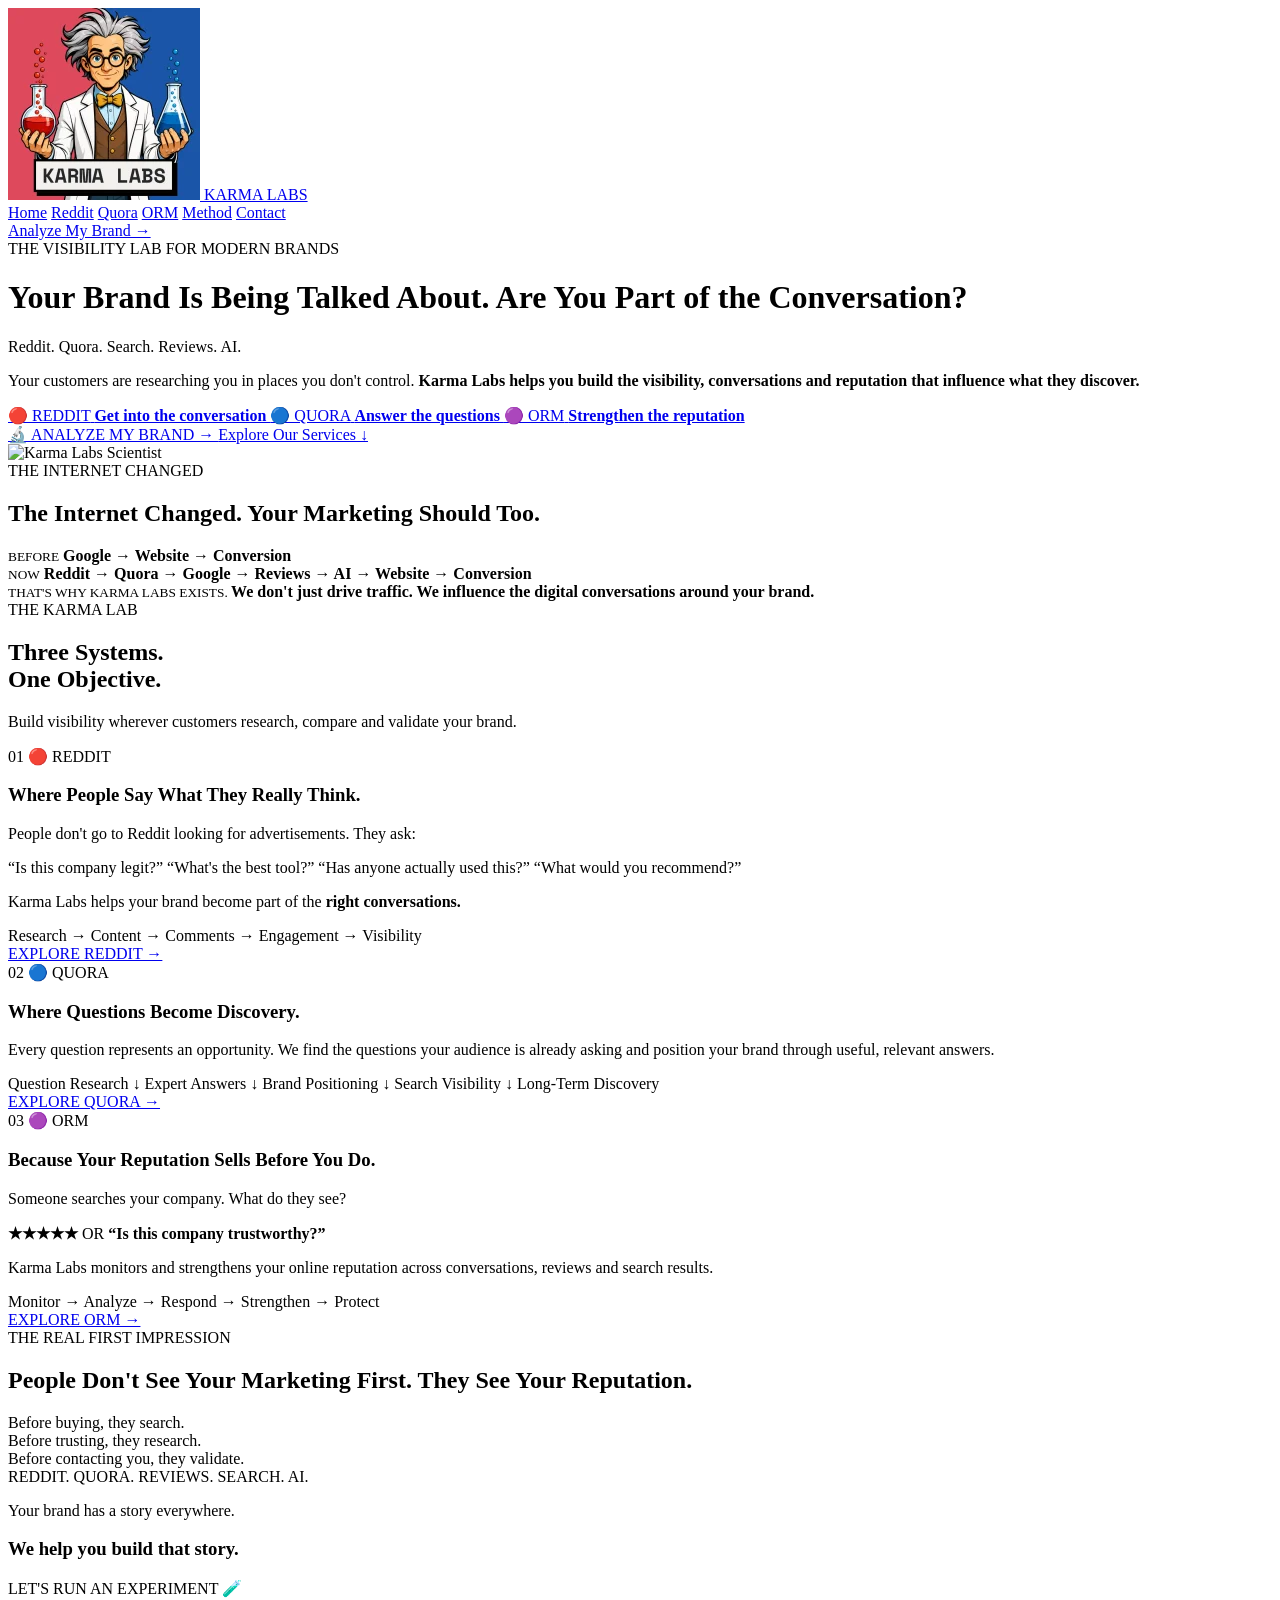
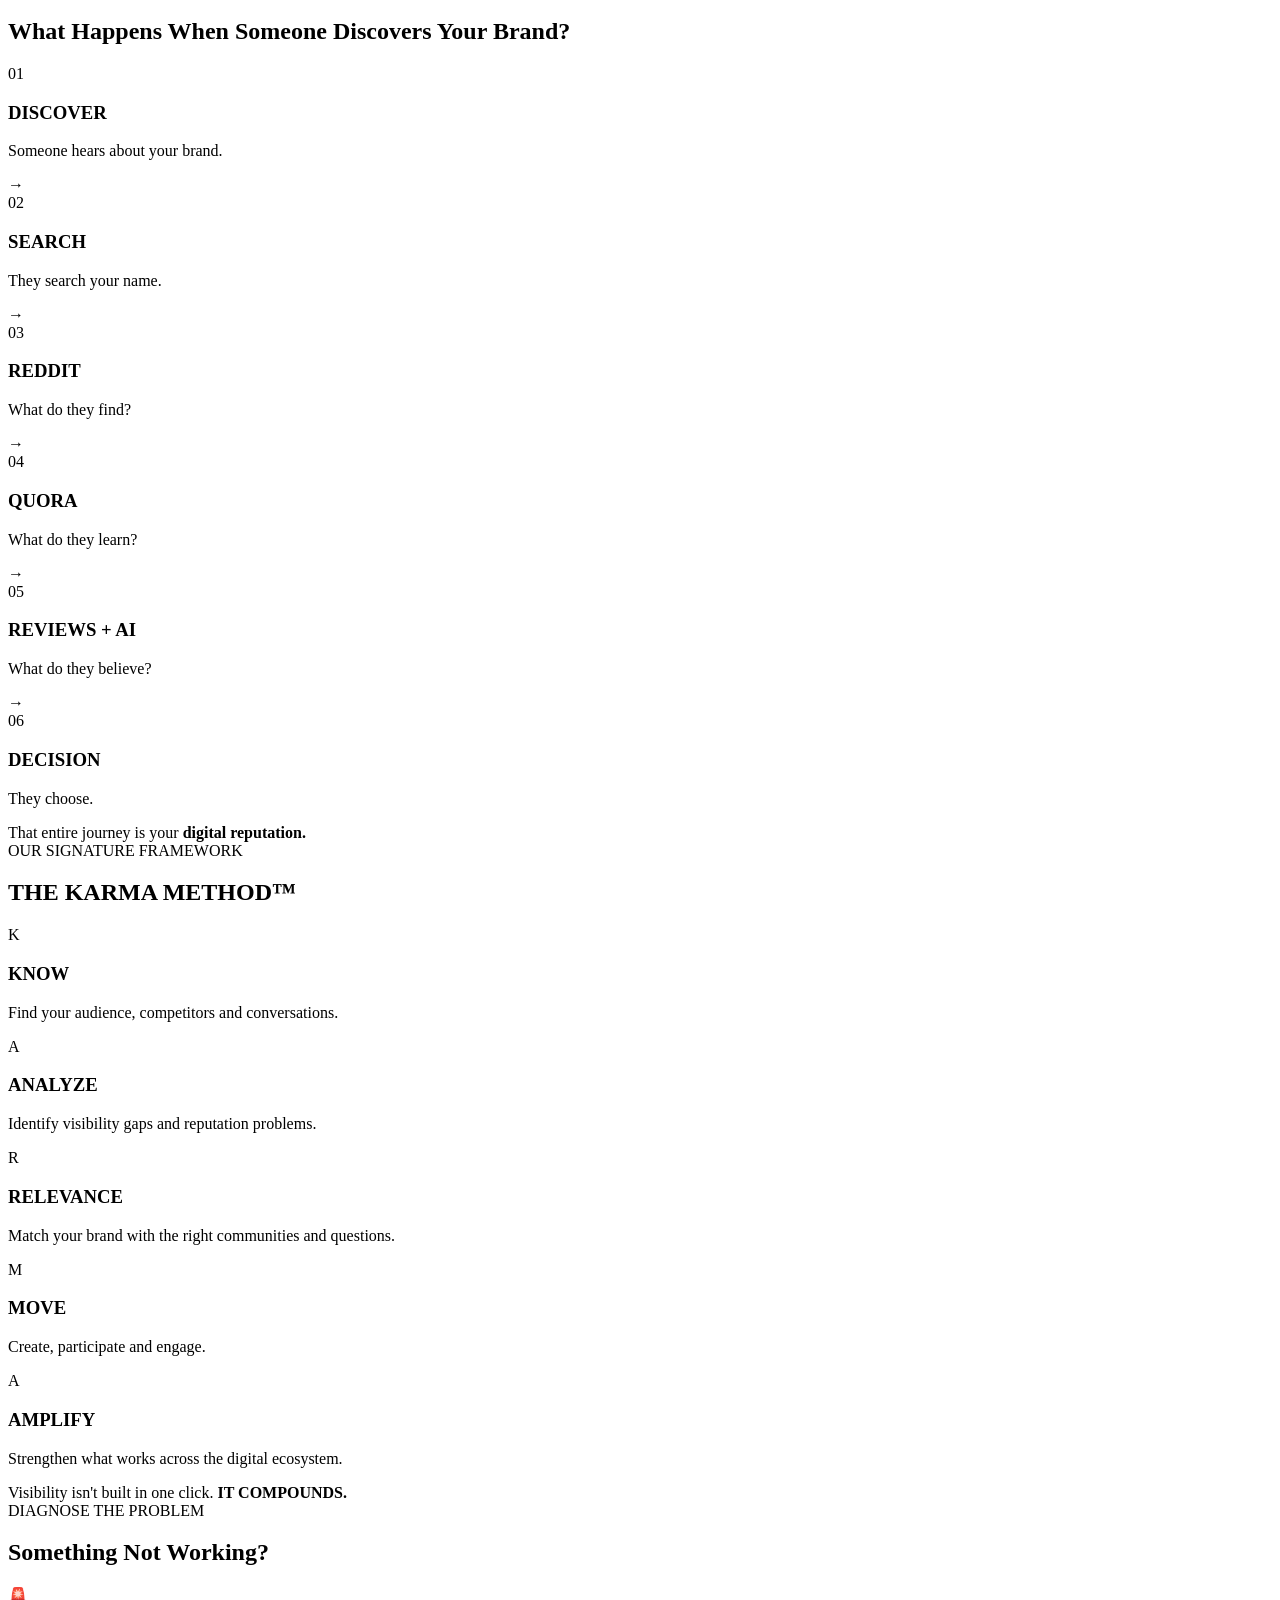
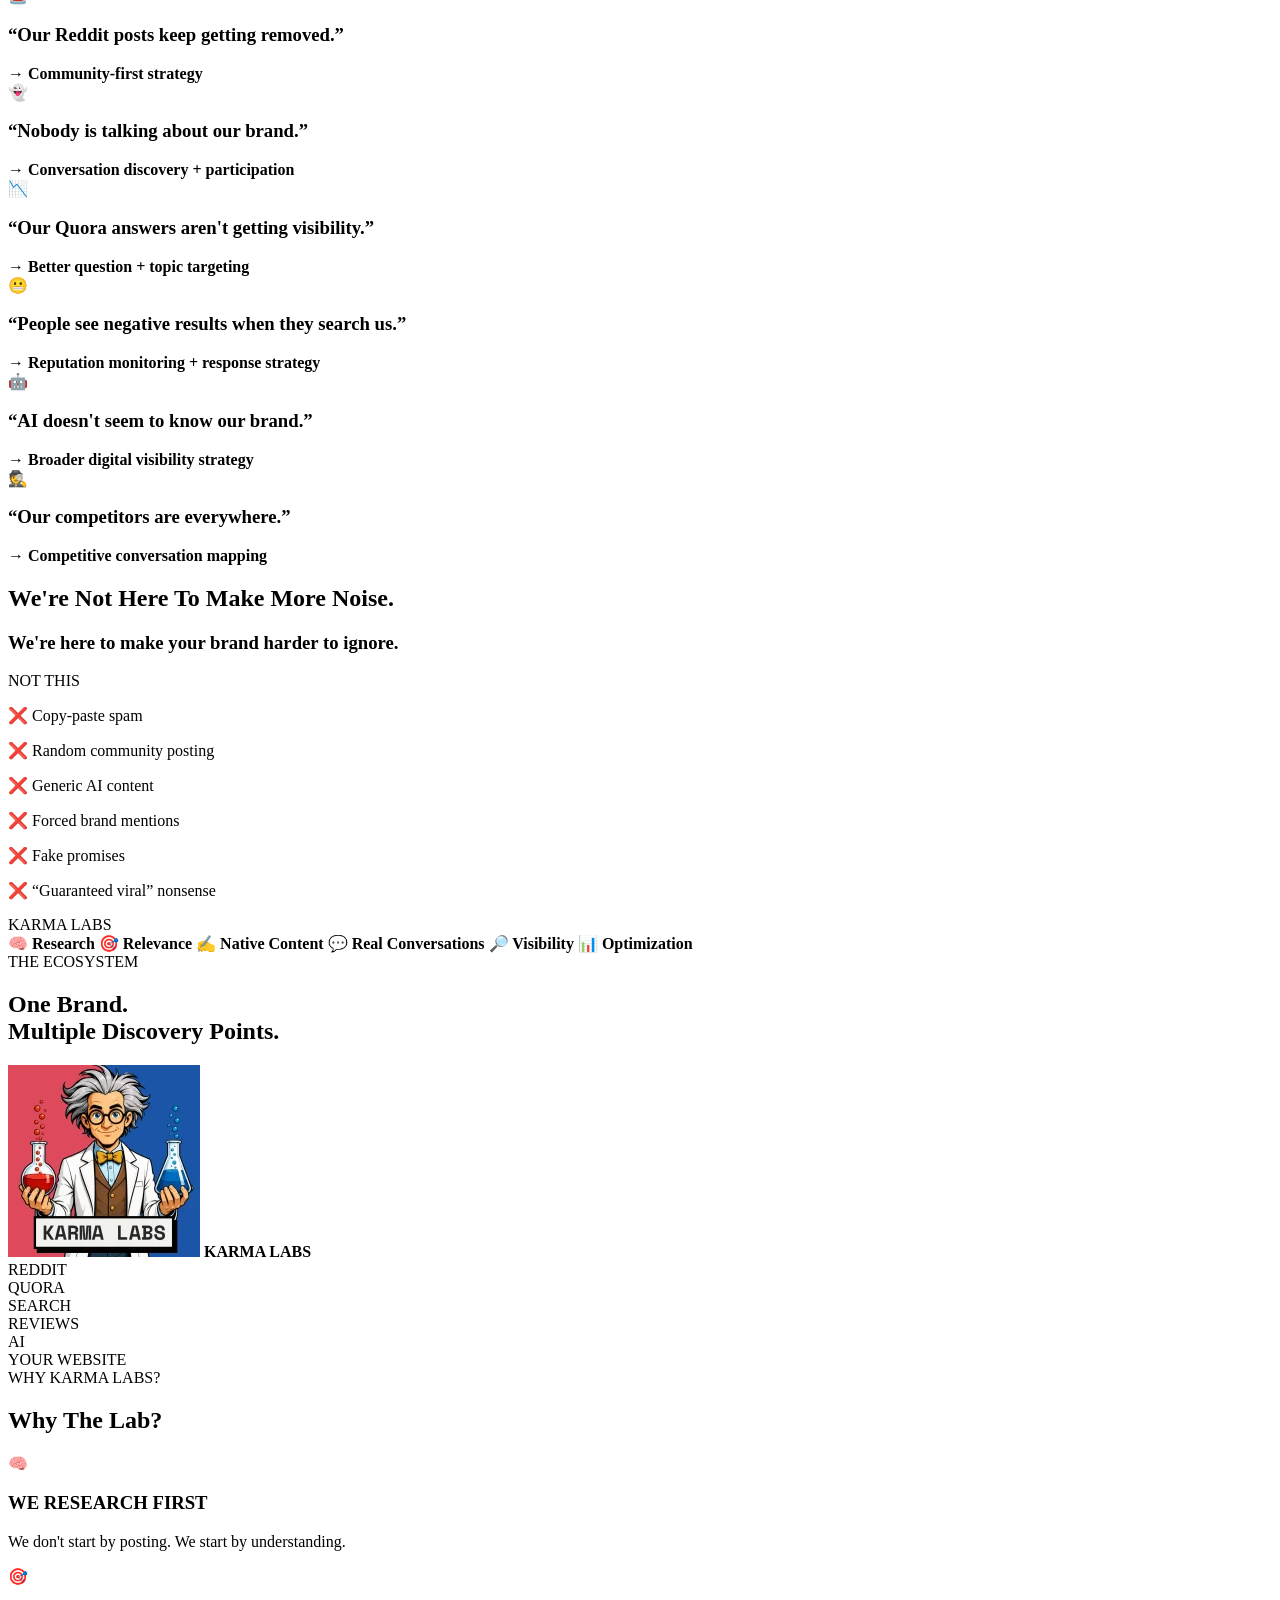
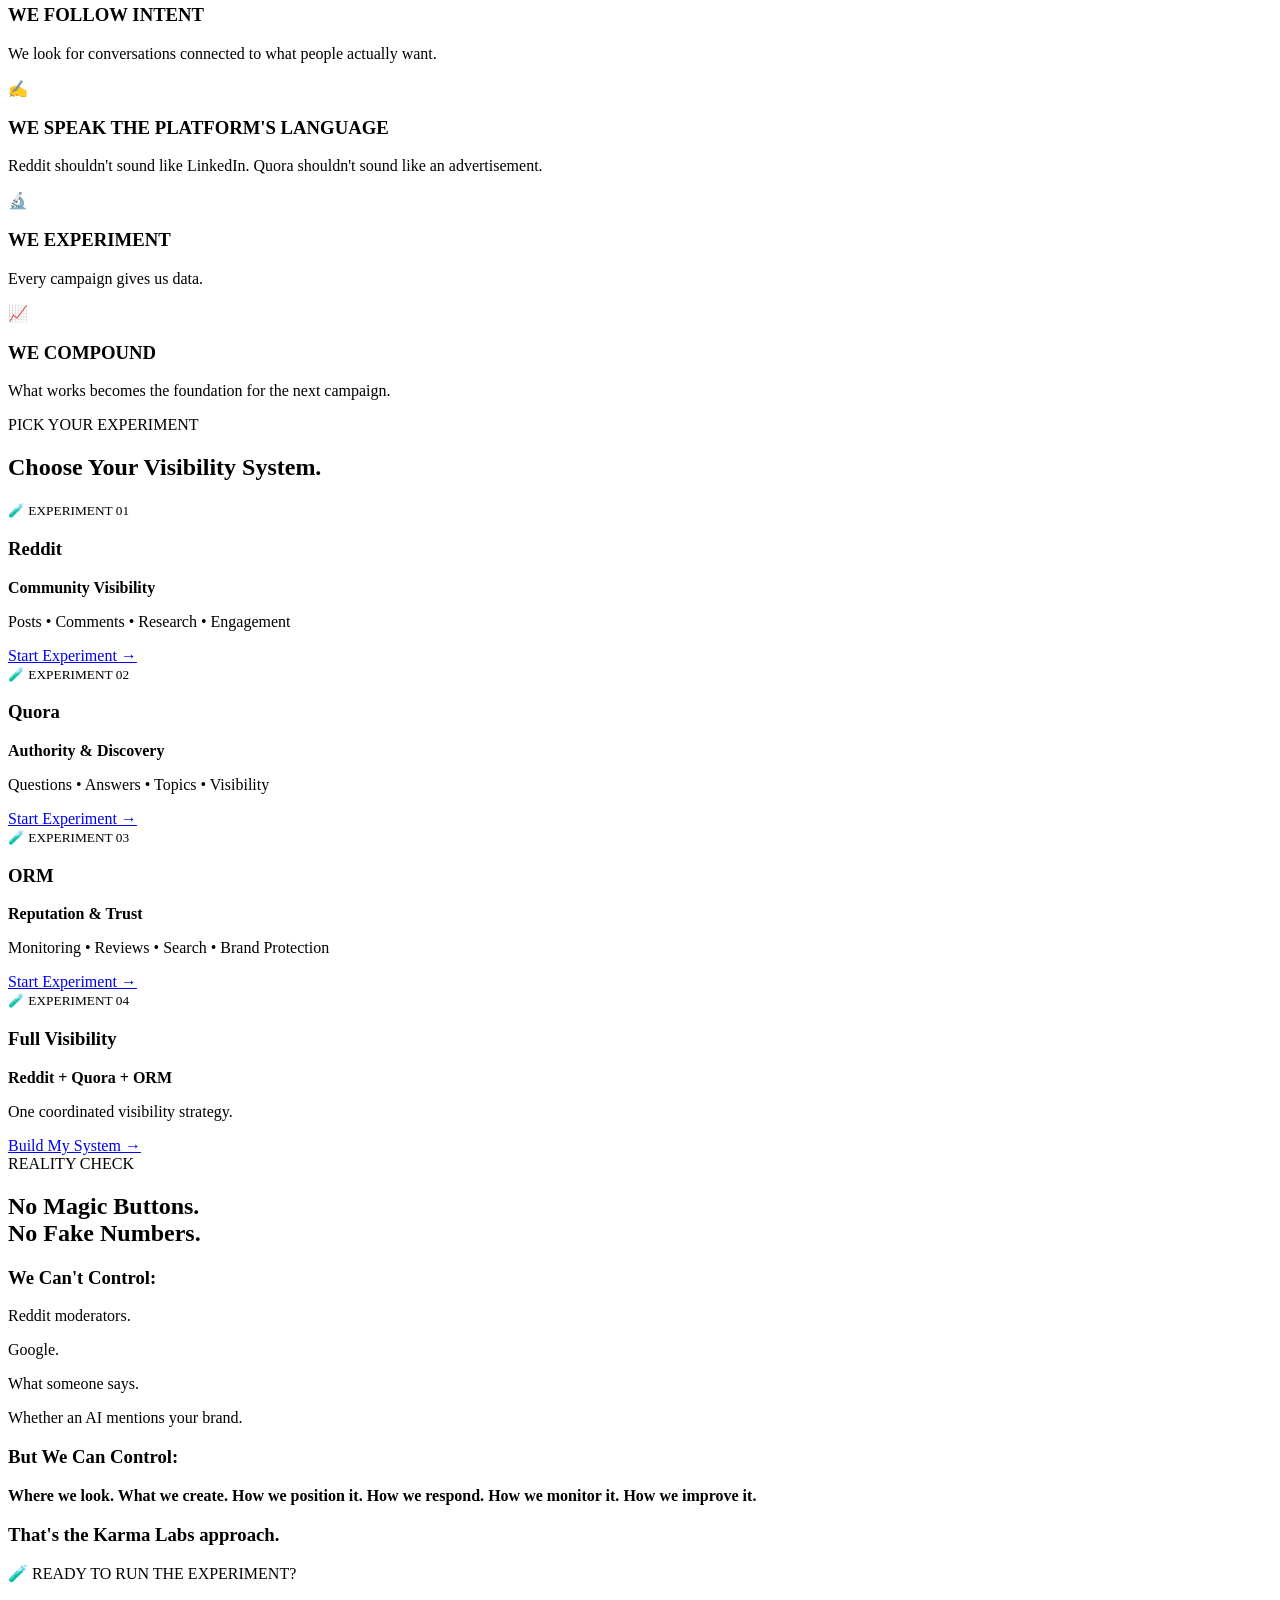
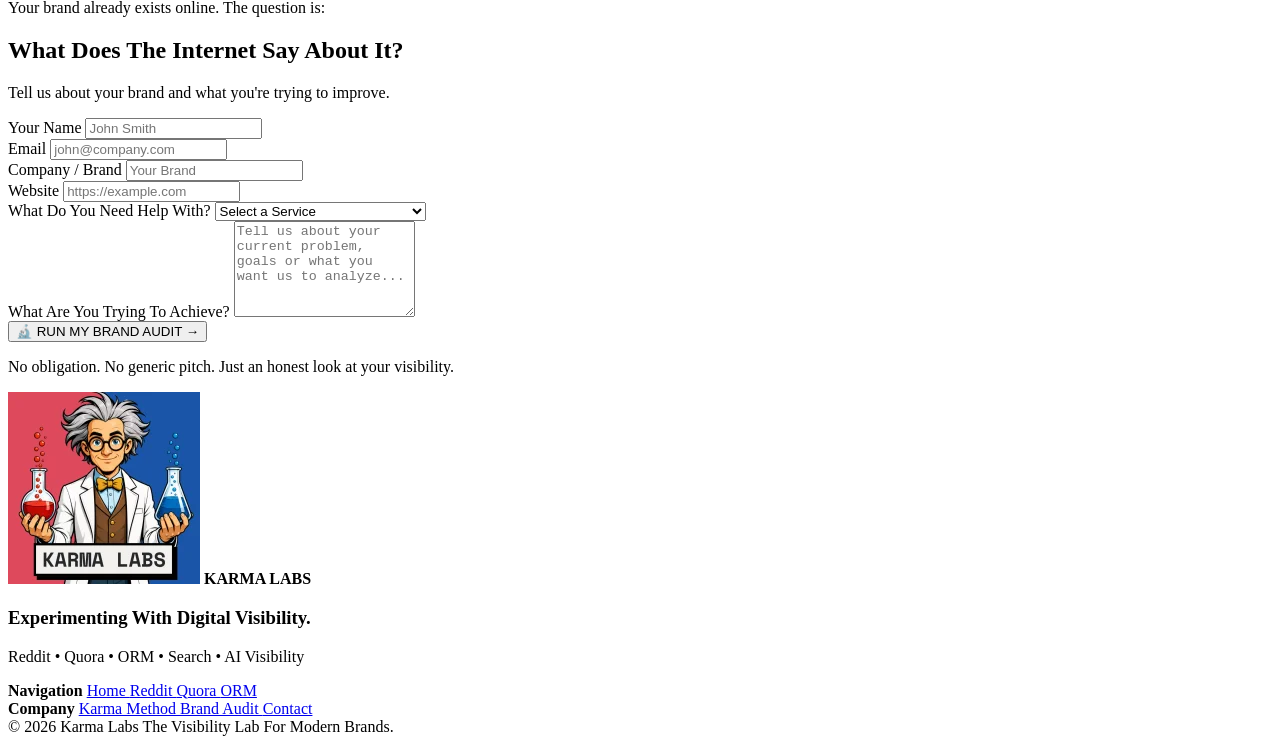
==== commit 9ec0a575: "Add files via upload" ====
--- a/index.html
+++ b/index.html
@@ -2,2435 +2,1825 @@
 <html lang="en">
 
 <head>
+
     <meta charset="UTF-8">
 
-    <meta name="viewport" content="width=device-width, initial-scale=1.0">
-
-    <title>Reddit Marketing Services | Karma Labs</title>
-
-    <!-- CSS file hum baad me banayenge -->
-    <link rel="stylesheet" href="style.css">
+    <meta name="viewport"
+          content="width=device-width, initial-scale=1.0">
+
+    <title>Karma Labs | The Visibility Lab For Modern Brands</title>
+
+    <meta
+        name="description"
+        content="Karma Labs helps brands build visibility, conversations and reputation across Reddit, Quora, search, reviews and AI."
+    >
+
+    <link rel="stylesheet" href="home.css">
+
 </head>
 
 
 <body>
 
 
-    <!-- =========================
-         NAVBAR
-    ========================== -->
-
-    <nav class="navbar">
-
-        <div class="container nav-inner">
-
-            <a href="#" class="brand">
-
-                <img
-                    src="karma-labs-logo.webp"
-                    alt="Karma Labs Logo"
+<!-- =====================================================
+     NAVBAR
+===================================================== -->
+
+<nav class="navbar">
+
+    <div class="container nav-inner">
+
+        <a href="index.html" class="brand">
+
+            <img
+                src="karma-labs-logo.webp"
+                alt="Karma Labs"
+            >
+
+            <span>KARMA LABS</span>
+
+        </a>
+
+
+        <div class="nav-links">
+
+            <a href="index.html">Home</a>
+
+            <a href="reddit-marketing.html">Reddit</a>
+
+            <a href="quora-marketing.html">Quora</a>
+
+            <a href="orm.html">ORM</a>
+
+            <a href="#karma-method">Method</a>
+
+            <a href="#contact">Contact</a>
+
+        </div>
+
+
+        <a href="#contact" class="nav-button">
+
+            Analyze My Brand →
+
+        </a>
+
+    </div>
+
+</nav>
+
+
+
+<!-- =====================================================
+     HERO
+===================================================== -->
+
+<header class="hero">
+
+    <div class="container hero-grid">
+
+
+        <div class="hero-content">
+
+            <div class="label blue-label">
+
+                THE VISIBILITY LAB FOR MODERN BRANDS
+
+            </div>
+
+
+            <h1>
+
+                Your Brand Is Being Talked About.
+
+                <span>
+                    Are You Part of the Conversation?
+                </span>
+
+            </h1>
+
+
+            <div class="hero-platforms">
+
+                Reddit. Quora. Search. Reviews. AI.
+
+            </div>
+
+
+            <p class="hero-text">
+
+                Your customers are researching you in places
+                you don't control.
+
+                <strong>
+                    Karma Labs helps you build the visibility,
+                    conversations and reputation that influence
+                    what they discover.
+                </strong>
+
+            </p>
+
+
+            <div class="hero-services">
+
+
+                <a
+                    href="reddit-marketing.html"
+                    class="hero-service reddit-service"
                 >
 
-                <span>KARMA LABS</span>
-
-            </a>
-
-
-            <div class="nav-links">
-
-                <a href="#problem">
-                    The Problem
+                    <span>🔴 REDDIT</span>
+
+                    <strong>
+                        Get into the conversation
+                    </strong>
+
                 </a>
 
-                <a href="#process">
-                    Process
+
+                <a
+                    href="quora-marketing.html"
+                    class="hero-service quora-service"
+                >
+
+                    <span>🔵 QUORA</span>
+
+                    <strong>
+                        Answer the questions
+                    </strong>
+
                 </a>
 
-                <a href="#packages">
-                    Packages
+
+                <a
+                    href="orm.html"
+                    class="hero-service orm-service"
+                >
+
+                    <span>🟣 ORM</span>
+
+                    <strong>
+                        Strengthen the reputation
+                    </strong>
+
                 </a>
 
-                <a href="#faq">
-                    FAQ
+
+            </div>
+
+
+            <div class="hero-buttons">
+
+                <a
+                    href="#contact"
+                    class="button primary-button"
+                >
+
+                    🔬 ANALYZE MY BRAND →
+
                 </a>
 
-            </div>
-
-
-            <a href="#contact" class="nav-btn">
-
-                Get a Free Strategy Call →
-
-            </a>
-
-        </div>
-
-    </nav>
-
-
-
-    <!-- =========================
-         HERO SECTION
-    ========================== -->
-
-    <header class="hero">
-
-        <div class="container hero-inner">
-
-
-            <div class="hero-content">
-
-
-                <span class="eyebrow">
-
-                    Reddit Growth For Brands
-
-                </span>
-
-
-                <h1>
-
-                    Your Brand Doesn't Need More Reddit Posts.
+
+                <a
+                    href="#karma-lab"
+                    class="button secondary-button"
+                >
+
+                    Explore Our Services ↓
+
+                </a>
+
+            </div>
+
+        </div>
+
+
+
+        <!-- RIGHT SIDE - ONLY IMAGE -->
+
+        <div class="hero-image">
+
+            <img
+                src="karma-labs-scientist.png"
+                alt="Karma Labs Scientist"
+            >
+
+        </div>
+
+
+    </div>
+
+</header>
+
+
+
+<!-- =====================================================
+     INTERNET CHANGED
+===================================================== -->
+
+<section class="internet-section">
+
+    <div class="container">
+
+        <div class="label yellow-label">
+
+            THE INTERNET CHANGED
+
+        </div>
+
+
+        <h2 class="internet-title">
+
+            The Internet Changed.
+
+            <span>
+                Your Marketing Should Too.
+            </span>
+
+        </h2>
+
+
+        <div class="internet-comparison">
+
+
+            <div class="before-box">
+
+                <small>BEFORE</small>
+
+                <strong>
+                    Google → Website → Conversion
+                </strong>
+
+            </div>
+
+
+            <div class="now-box">
+
+                <small>NOW</small>
+
+                <strong>
+                    Reddit → Quora → Google → Reviews → AI → Website → Conversion
+                </strong>
+
+            </div>
+
+
+        </div>
+
+
+        <div class="internet-statement">
+
+            <small>
+                THAT'S WHY KARMA LABS EXISTS.
+            </small>
+
+            <strong>
+                We don't just drive traffic.
+                We influence the digital conversations around your brand.
+            </strong>
+
+        </div>
+
+    </div>
+
+</section>
+
+
+
+<!-- =====================================================
+     KARMA LAB
+===================================================== -->
+
+<section class="karma-lab-section" id="karma-lab">
+
+    <div class="container">
+
+        <div class="label blue-label">
+            THE KARMA LAB
+        </div>
+
+
+        <h2 class="section-title">
+
+            Three Systems.
+
+            <br>
+
+            One Objective.
+
+        </h2>
+
+
+        <p class="section-description">
+
+            Build visibility wherever customers research,
+            compare and validate your brand.
+
+        </p>
+
+
+        <div class="engine-grid">
+
+
+            <!-- REDDIT -->
+
+            <article class="engine-card engine-reddit">
+
+                <div class="engine-header">
+
+                    <span class="engine-number">
+                        01
+                    </span>
+
+                    <span class="engine-badge">
+                        🔴 REDDIT
+                    </span>
+
+                </div>
+
+
+                <h3>
+                    Where People Say What They Really Think.
+                </h3>
+
+
+                <p>
+                    People don't go to Reddit looking for advertisements.
+                    They ask:
+                </p>
+
+
+                <div class="question-list">
 
                     <span>
-                        It Needs to Belong on Reddit.
+                        “Is this company legit?”
                     </span>
 
-                </h1>
-
-
-                <p class="hero-copy">
-
-                    Getting a post published is easy.
-
-                    Getting it accepted, noticed, discussed and trusted
-                    is the hard part.
-
-                    Karma Labs helps brands build a Reddit presence through
-                    community research, native posts, strategic comments
-                    and ongoing account activity, without treating Reddit
-                    like another advertising platform.
-
-                </p>
-
-
-                <div class="hero-points">
-
-                    <span class="hero-point">
-                        Real Communities
+                    <span>
+                        “What's the best tool?”
                     </span>
 
-                    <span class="hero-point">
-                        Real Conversations
+                    <span>
+                        “Has anyone actually used this?”
                     </span>
 
-                    <span class="hero-point">
-                        Long-Term Visibility
+                    <span>
+                        “What would you recommend?”
                     </span>
 
                 </div>
 
 
-                <p class="trust-line">
-
-                    Built for brands that want visibility without looking
-                    like they are trying to sell.
-
-                </p>
-
-
-                <div class="buttons">
-
-                    <a href="#contact" class="btn btn-primary">
-
-                        Let's Talk About It →
-
-                    </a>
-
-
-                    <a href="#packages" class="btn btn-secondary">
-
-                        View Packages
-
-                    </a>
+                <p>
+
+                    Karma Labs helps your brand become part of the
+
+                    <strong>
+                        right conversations.
+                    </strong>
+
+                </p>
+
+
+                <div class="engine-flow">
+
+                    Research → Content → Comments → Engagement → Visibility
 
                 </div>
 
 
-            </div>
-
-
-            <div class="hero-character">
-
-                <img
-                    src="karma-labs-logo.webp"
-                    alt="Karma Labs Character"
+                <a
+                    href="reddit-marketing.html"
+                    class="engine-link"
                 >
-
-
-                <div class="sticker">
-
-                    BETTER BRANDS
-
-                    <br>
-
-                    BELONG HERE.
+                    EXPLORE REDDIT →
+                </a>
+
+            </article>
+
+
+
+            <!-- QUORA -->
+
+            <article class="engine-card engine-quora">
+
+                <div class="engine-header">
+
+                    <span class="engine-number">
+                        02
+                    </span>
+
+                    <span class="engine-badge">
+                        🔵 QUORA
+                    </span>
 
                 </div>
 
-            </div>
-
-
-        </div>
-
-    </header>
-
-
-
-    <!-- =========================
-         REDDIT PROBLEM
-    ========================== -->
-
-    <section class="problem" id="problem">
-
-        <div class="container">
-
-
-            <div class="section-tag">
-
-                The Current Reddit Problem
-
-            </div>
-
-
-            <h2 class="section-title">
-
-                Why Is Reddit Removing My Posts?
-
-            </h2>
-
-
-            <p class="section-intro">
-
-                You're not the only one.
-
-                Reddit campaigns often fail because brands focus only
-                on the post.
-
-                Reddit looks at the bigger picture.
-
-            </p>
-
-
-
-            <div class="problem-grid">
-
-
-                <article class="problem-card">
-
-                    <div class="icon">
-                        👤
-                    </div>
-
-                    <h3>
-                        Account History
-                    </h3>
-
-                    <p>
-
-                        How the account behaves over time matters.
-
-                    </p>
-
-                </article>
-
-
-
-                <article class="problem-card">
-
-                    <div class="icon">
-                        📊
-                    </div>
-
-                    <h3>
-                        Posting Patterns
-                    </h3>
-
-                    <p>
-
-                        Repeated or aggressive promotional behavior
-                        can look suspicious.
-
-                    </p>
-
-                </article>
-
-
-
-                <article class="problem-card">
-
-                    <div class="icon">
-                        👥
-                    </div>
-
-                    <h3>
-                        Community Fit
-                    </h3>
-
-                    <p>
-
-                        A post that works in one subreddit can be
-                        completely wrong for another.
-
-                    </p>
-
-                </article>
-
-
-
-                <article class="problem-card">
-
-                    <div class="icon">
-                        🔗
-                    </div>
-
-                    <h3>
-                        Links & Promotion
-                    </h3>
-
-                    <p>
-
-                        Repeatedly pushing the same domain or promotional
-                        destination can attract additional scrutiny.
-
-                    </p>
-
-                </article>
-
-
-
-                <article class="problem-card">
-
-                    <div class="icon">
-                        📝
-                    </div>
-
-                    <h3>
-                        Language
-                    </h3>
-
-                    <p>
-
-                        SEO-heavy, overly polished or obvious promotional
-                        wording can feel unnatural.
-
-                    </p>
-
-                </article>
-
-
-            </div>
-
-
-
-            <div class="compare-strip">
-
-
-                <div class="compare-box compare-bad">
-
-                    <p>
-                        Most Reddit campaigns start with:
-                    </p>
+
+                <h3>
+                    Where Questions Become Discovery.
+                </h3>
+
+
+                <p>
+
+                    Every question represents an opportunity.
+
+                    We find the questions your audience is already
+                    asking and position your brand through useful,
+                    relevant answers.
+
+                </p>
+
+
+                <div class="vertical-flow">
+
+                    <span>Question Research</span>
+
+                    <b>↓</b>
+
+                    <span>Expert Answers</span>
+
+                    <b>↓</b>
+
+                    <span>Brand Positioning</span>
+
+                    <b>↓</b>
+
+                    <span>Search Visibility</span>
+
+                    <b>↓</b>
+
+                    <span>Long-Term Discovery</span>
+
+                </div>
+
+
+                <a
+                    href="quora-marketing.html"
+                    class="engine-link"
+                >
+                    EXPLORE QUORA →
+                </a>
+
+            </article>
+
+
+
+            <!-- ORM -->
+
+            <article class="engine-card engine-orm">
+
+                <div class="engine-header">
+
+                    <span class="engine-number">
+                        03
+                    </span>
+
+                    <span class="engine-badge">
+                        🟣 ORM
+                    </span>
+
+                </div>
+
+
+                <h3>
+                    Because Your Reputation Sells Before You Do.
+                </h3>
+
+
+                <p>
+                    Someone searches your company.
+                    What do they see?
+                </p>
+
+
+                <div class="rating-box">
 
                     <strong>
-
-                        “Where can we post our link?”
-
+                        ★★★★★
                     </strong>
 
+                    <span>
+                        OR
+                    </span>
+
+                    <b>
+                        “Is this company trustworthy?”
+                    </b>
+
                 </div>
 
 
-                <div class="compare-arrow">
-
-                    →
+                <p>
+
+                    Karma Labs monitors and strengthens your online
+                    reputation across conversations, reviews and search results.
+
+                </p>
+
+
+                <div class="engine-flow">
+
+                    Monitor → Analyze → Respond → Strengthen → Protect
 
                 </div>
 
 
-                <div class="compare-box compare-good">
-
-                    <p>
-                        We start with:
-                    </p>
-
-                    <strong>
-
-                        “Where does this conversation naturally belong?”
-
-                    </strong>
-
+                <a
+                    href="orm.html"
+                    class="engine-link"
+                >
+                    EXPLORE ORM →
+                </a>
+
+            </article>
+
+
+        </div>
+
+    </div>
+
+</section>
+
+
+
+<!-- =====================================================
+     REPUTATION
+===================================================== -->
+
+<section class="reputation-section">
+
+    <div class="container">
+
+        <div class="label yellow-label">
+
+            THE REAL FIRST IMPRESSION
+
+        </div>
+
+
+        <h2>
+
+            People Don't See Your Marketing First.
+
+            <span>
+                They See Your Reputation.
+            </span>
+
+        </h2>
+
+
+        <div class="reputation-points">
+
+            <div>
+                Before buying, they search.
+            </div>
+
+            <div>
+                Before trusting, they research.
+            </div>
+
+            <div>
+                Before contacting you, they validate.
+            </div>
+
+        </div>
+
+
+        <div class="platform-cloud">
+
+            <span>REDDIT.</span>
+
+            <span>QUORA.</span>
+
+            <span>REVIEWS.</span>
+
+            <span>SEARCH.</span>
+
+            <span>AI.</span>
+
+        </div>
+
+
+        <p>
+            Your brand has a story everywhere.
+        </p>
+
+
+        <h3>
+            We help you build that story.
+        </h3>
+
+    </div>
+
+</section>
+
+
+
+<!-- =====================================================
+     CUSTOMER JOURNEY
+===================================================== -->
+
+<section class="journey-section">
+
+    <div class="container">
+
+        <div class="label blue-label">
+
+            LET'S RUN AN EXPERIMENT 🧪
+
+        </div>
+
+
+        <h2 class="section-title">
+
+            What Happens When Someone Discovers Your Brand?
+
+        </h2>
+
+
+        <div class="journey-grid">
+
+
+            <article>
+
+                <span>01</span>
+
+                <h3>DISCOVER</h3>
+
+                <p>
+                    Someone hears about your brand.
+                </p>
+
+            </article>
+
+
+            <div class="journey-arrow">
+                →
+            </div>
+
+
+            <article>
+
+                <span>02</span>
+
+                <h3>SEARCH</h3>
+
+                <p>
+                    They search your name.
+                </p>
+
+            </article>
+
+
+            <div class="journey-arrow">
+                →
+            </div>
+
+
+            <article class="journey-reddit">
+
+                <span>03</span>
+
+                <h3>REDDIT</h3>
+
+                <p>
+                    What do they find?
+                </p>
+
+            </article>
+
+
+            <div class="journey-arrow">
+                →
+            </div>
+
+
+            <article class="journey-quora">
+
+                <span>04</span>
+
+                <h3>QUORA</h3>
+
+                <p>
+                    What do they learn?
+                </p>
+
+            </article>
+
+
+            <div class="journey-arrow">
+                →
+            </div>
+
+
+            <article class="journey-ai">
+
+                <span>05</span>
+
+                <h3>REVIEWS + AI</h3>
+
+                <p>
+                    What do they believe?
+                </p>
+
+            </article>
+
+
+            <div class="journey-arrow">
+                →
+            </div>
+
+
+            <article class="journey-decision">
+
+                <span>06</span>
+
+                <h3>DECISION</h3>
+
+                <p>
+                    They choose.
+                </p>
+
+            </article>
+
+
+        </div>
+
+
+        <div class="journey-result">
+
+            That entire journey is your
+
+            <strong>
+                digital reputation.
+            </strong>
+
+        </div>
+
+    </div>
+
+</section>
+
+
+
+<!-- =====================================================
+     KARMA METHOD
+===================================================== -->
+
+<section class="method-section" id="karma-method">
+
+    <div class="container">
+
+        <div class="label yellow-label">
+
+            OUR SIGNATURE FRAMEWORK
+
+        </div>
+
+
+        <h2 class="method-title">
+
+            THE KARMA METHOD™
+
+        </h2>
+
+
+        <div class="method-grid">
+
+
+            <article>
+
+                <span>K</span>
+
+                <h3>KNOW</h3>
+
+                <p>
+                    Find your audience, competitors and conversations.
+                </p>
+
+            </article>
+
+
+            <article>
+
+                <span>A</span>
+
+                <h3>ANALYZE</h3>
+
+                <p>
+                    Identify visibility gaps and reputation problems.
+                </p>
+
+            </article>
+
+
+            <article>
+
+                <span>R</span>
+
+                <h3>RELEVANCE</h3>
+
+                <p>
+                    Match your brand with the right communities and questions.
+                </p>
+
+            </article>
+
+
+            <article>
+
+                <span>M</span>
+
+                <h3>MOVE</h3>
+
+                <p>
+                    Create, participate and engage.
+                </p>
+
+            </article>
+
+
+            <article>
+
+                <span>A</span>
+
+                <h3>AMPLIFY</h3>
+
+                <p>
+                    Strengthen what works across the digital ecosystem.
+                </p>
+
+            </article>
+
+
+        </div>
+
+
+        <div class="compound-box">
+
+            <span>
+                Visibility isn't built in one click.
+            </span>
+
+            <strong>
+                IT COMPOUNDS.
+            </strong>
+
+        </div>
+
+    </div>
+
+</section>
+
+
+
+<!-- =====================================================
+     PROBLEMS
+===================================================== -->
+
+<section class="problems-section">
+
+    <div class="container">
+
+        <div class="label blue-label">
+
+            DIAGNOSE THE PROBLEM
+
+        </div>
+
+
+        <h2 class="section-title">
+
+            Something Not Working?
+
+        </h2>
+
+
+        <div class="problem-grid">
+
+
+            <article>
+
+                <span>🚨</span>
+
+                <h3>
+                    “Our Reddit posts keep getting removed.”
+                </h3>
+
+                <strong>
+                    → Community-first strategy
+                </strong>
+
+            </article>
+
+
+            <article>
+
+                <span>👻</span>
+
+                <h3>
+                    “Nobody is talking about our brand.”
+                </h3>
+
+                <strong>
+                    → Conversation discovery + participation
+                </strong>
+
+            </article>
+
+
+            <article>
+
+                <span>📉</span>
+
+                <h3>
+                    “Our Quora answers aren't getting visibility.”
+                </h3>
+
+                <strong>
+                    → Better question + topic targeting
+                </strong>
+
+            </article>
+
+
+            <article>
+
+                <span>😬</span>
+
+                <h3>
+                    “People see negative results when they search us.”
+                </h3>
+
+                <strong>
+                    → Reputation monitoring + response strategy
+                </strong>
+
+            </article>
+
+
+            <article>
+
+                <span>🤖</span>
+
+                <h3>
+                    “AI doesn't seem to know our brand.”
+                </h3>
+
+                <strong>
+                    → Broader digital visibility strategy
+                </strong>
+
+            </article>
+
+
+            <article>
+
+                <span>🕵️</span>
+
+                <h3>
+                    “Our competitors are everywhere.”
+                </h3>
+
+                <strong>
+                    → Competitive conversation mapping
+                </strong>
+
+            </article>
+
+
+        </div>
+
+    </div>
+
+</section>
+
+
+
+<!-- =====================================================
+     NOT ANOTHER AGENCY
+===================================================== -->
+
+<section class="noise-section">
+
+    <div class="container">
+
+
+        <h2>
+            We're Not Here To Make More Noise.
+        </h2>
+
+
+        <h3>
+            We're here to make your brand harder to ignore.
+        </h3>
+
+
+        <div class="noise-grid">
+
+
+            <div class="noise-no">
+
+                <div class="noise-label">
+                    NOT THIS
                 </div>
 
-
-            </div>
-
-
-        </div>
-
-    </section>
-
-
-
-    <!-- =========================
-         KARMA LABS SOLUTION
-    ========================== -->
-
-    <section class="solution">
-
-        <div class="container">
-
-
-            <div class="section-tag">
-
-                Karma Labs Solution
-
-            </div>
-
-
-            <h2 class="section-title">
-
-                We Don't Force Brands Into Reddit.
-
-                <br>
-
-                We Build Their Place Inside It.
-
-            </h2>
-
-
-            <p class="section-intro">
-
-                Our approach is built around one simple idea:
-
-            </p>
-
-
-            <h3>
-
-                Don't advertise first.
-
-                Participate first.
-
-            </h3>
-
-
-            <p>
-
-                Instead of dropping promotional posts everywhere,
-                we build a structured Reddit presence around the
-                communities, conversations and questions that
-                actually matter to your audience.
-
-            </p>
-
-
-            <div class="solution-callout">
-
-
-                <div>
-
-                    <h3>
-
-                        Community First.
-
-                        <br>
-
-                        Promotion Second.
-
-                    </h3>
-
-
-                    <p>
-
-                        We build campaigns around relevance,
-                        contribution and long-term visibility.
-
-                    </p>
-
+                <p>❌ Copy-paste spam</p>
+
+                <p>❌ Random community posting</p>
+
+                <p>❌ Generic AI content</p>
+
+                <p>❌ Forced brand mentions</p>
+
+                <p>❌ Fake promises</p>
+
+                <p>❌ “Guaranteed viral” nonsense</p>
+
+            </div>
+
+
+            <div class="noise-yes">
+
+                <div class="noise-label">
+                    KARMA LABS
                 </div>
 
+
+                <div class="value-grid">
+
+                    <strong>🧠 Research</strong>
+
+                    <strong>🎯 Relevance</strong>
+
+                    <strong>✍️ Native Content</strong>
+
+                    <strong>💬 Real Conversations</strong>
+
+                    <strong>🔎 Visibility</strong>
+
+                    <strong>📊 Optimization</strong>
+
+                </div>
+
+            </div>
+
+
+        </div>
+
+    </div>
+
+</section>
+
+
+
+<!-- =====================================================
+     ECOSYSTEM
+===================================================== -->
+
+<section class="ecosystem-section">
+
+    <div class="container">
+
+        <div class="label blue-label">
+
+            THE ECOSYSTEM
+
+        </div>
+
+
+        <h2 class="section-title">
+
+            One Brand.
+
+            <br>
+
+            Multiple Discovery Points.
+
+        </h2>
+
+
+        <div class="ecosystem">
+
+            <div class="ecosystem-ring"></div>
+
+
+            <div class="ecosystem-center">
 
                 <img
                     src="karma-labs-logo.webp"
                     alt="Karma Labs"
                 >
 
-
-            </div>
-
-
-        </div>
-
-    </section>
-
-
-
-    <!-- =========================
-         HOW IT WORKS
-    ========================== -->
-
-    <section class="process" id="process">
-
-        <div class="container">
-
-
-            <div class="section-tag">
-
-                How It Works
-
-            </div>
-
-
-            <h2 class="section-title">
-
-                From Research To Long-Term Reddit Visibility.
-
-            </h2>
-
-
-
-            <div class="steps">
-
-
-
-                <!-- STEP 1 -->
-
-                <article class="step">
-
-                    <div class="step-number">
-                        01
-                    </div>
-
-                    <h3>
-                        Reddit Opportunity Research
-                    </h3>
-
-                    <p>
-
-                        Before anything gets posted,
-                        we research your niche.
-
-                    </p>
-
-                    <ul>
-
-                        <li>
-                            Relevant subreddits
-                        </li>
-
-                        <li>
-                            Audience discussions
-                        </li>
-
-                        <li>
-                            Competitor mentions
-                        </li>
-
-                        <li>
-                            Recurring questions
-                        </li>
-
-                        <li>
-                            Product and category discussions
-                        </li>
-
-                        <li>
-                            Buying-intent conversations
-                        </li>
-
-                        <li>
-                            Existing brand mentions
-                        </li>
-
-                    </ul>
-
-
-                    <strong>
-
-                        We don't just find big subreddits.
-
-                        We find the right conversations.
-
-                    </strong>
-
-                </article>
-
-
-
-                <!-- STEP 2 -->
-
-                <article class="step">
-
-                    <div class="step-number">
-                        02
-                    </div>
-
-                    <h3>
-                        Subreddit & Rule Mapping
-                    </h3>
-
-                    <p>
-
-                        Every subreddit has its own culture.
-
-                    </p>
-
-
-                    <ul>
-
-                        <li>
-                            Rules
-                        </li>
-
-                        <li>
-                            Flair
-                        </li>
-
-                        <li>
-                            Posting style
-                        </li>
-
-                        <li>
-                            Allowed links
-                        </li>
-
-                        <li>
-                            Community tone
-                        </li>
-
-                        <li>
-                            Engagement patterns
-                        </li>
-
-                    </ul>
-
-                </article>
-
-
-
-                <!-- STEP 3 -->
-
-                <article class="step">
-
-                    <div class="step-number">
-                        03
-                    </div>
-
-                    <h3>
-                        Account & Activity Strategy
-                    </h3>
-
-
-                    <p>
-
-                        An account isn't just a username.
-
-                        It's part of the campaign.
-
-                    </p>
-
-
-                    <ul>
-
-                        <li>
-                            Observe
-                        </li>
-
-                        <li>
-                            Participate
-                        </li>
-
-                        <li>
-                            Build
-                        </li>
-
-                        <li>
-                            Publish
-                        </li>
-
-                        <li>
-                            Engage
-                        </li>
-
-                    </ul>
-
-
-                    <strong>
-
-                        A profile that looks like a participant —
-                        not a billboard.
-
-                    </strong>
-
-                </article>
-
-
-
-                <!-- STEP 4 -->
-
-                <article class="step">
-
-                    <div class="step-number">
-                        04
-                    </div>
-
-                    <h3>
-                        Native Post Creation
-                    </h3>
-
-                    <p>
-
-                        Forget corporate marketing copy.
-
-                        We create posts that feel like they belong
-                        in the conversation.
-
-                    </p>
-
-
-                    <ul>
-
-                        <li>
-                            Question-led posts
-                        </li>
-
-                        <li>
-                            Experience-led posts
-                        </li>
-
-                        <li>
-                            Problem-led posts
-                        </li>
-
-                        <li>
-                            Comparison discussions
-                        </li>
-
-                        <li>
-                            Educational discussions
-                        </li>
-
-                        <li>
-                            Founder stories
-                        </li>
-
-                    </ul>
-
-                </article>
-
-
-
-                <!-- STEP 5 -->
-
-                <article class="step">
-
-                    <div class="step-number">
-                        05
-                    </div>
-
-                    <h3>
-                        Comment Strategy
-                    </h3>
-
-
-                    <ul>
-
-                        <li>
-                            Context
-                        </li>
-
-                        <li>
-                            Experience
-                        </li>
-
-                        <li>
-                            Discussion
-                        </li>
-
-                        <li>
-                            Clarification
-                        </li>
-
-                        <li>
-                            Brand visibility
-                        </li>
-
-                    </ul>
-
-
-                    <strong>
-
-                        Make the brand worth mentioning.
-
-                    </strong>
-
-                </article>
-
-
-
-                <!-- STEP 6 -->
-
-                <article class="step">
-
-                    <div class="step-number">
-                        06
-                    </div>
-
-                    <h3>
-                        Live Engagement
-                    </h3>
-
-
-                    <p>
-
-                        Reddit doesn't end when you hit publish.
-
-                    </p>
-
-
-                    <ul>
-
-                        <li>
-                            New comments
-                        </li>
-
-                        <li>
-                            Questions
-                        </li>
-
-                        <li>
-                            Objections
-                        </li>
-
-                        <li>
-                            Positive reactions
-                        </li>
-
-                        <li>
-                            Negative feedback
-                        </li>
-
-                        <li>
-                            Moderator actions
-                        </li>
-
-                    </ul>
-
-                </article>
-
-
-
-                <!-- STEP 7 -->
-
-                <article class="step">
-
-                    <div class="step-number">
-                        07
-                    </div>
-
-                    <h3>
-                        Campaign Optimization
-                    </h3>
-
-
-                    <p>
-
-                        Every campaign gives us information.
-
-                    </p>
-
-
-                    <ul>
-
-                        <li>
-                            Which subreddits respond?
-                        </li>
-
-                        <li>
-                            Which topics create discussion?
-                        </li>
-
-                        <li>
-                            Which titles attract attention?
-                        </li>
-
-                        <li>
-                            Which objections appear repeatedly?
-                        </li>
-
-                    </ul>
-
-
-                    <strong>
-
-                        Month 1 gives us data.
-
-                        Month 2 gives us patterns.
-
-                        Month 3 gives us strategy.
-
-                    </strong>
-
-                </article>
-
-
-
-                <!-- STEP 8 -->
-
-                <article class="step">
-
-                    <div class="step-number">
-                        08
-                    </div>
-
-                    <h3>
-                        Reddit → Google → AI Visibility
-                    </h3>
-
-
-                    <p>
-
-                        Your Reddit presence doesn't have to
-                        stop at Reddit.
-
-                    </p>
-
-
-                    <p>
-
-                        We look beyond upvotes and consider whether
-                        the conversation can create useful
-                        long-term visibility.
-
-                    </p>
-
-                </article>
-
-
-            </div>
-
-
-        </div>
-
-    </section>
-
-
-
-    <!-- =========================
-         KARMA LABS DIFFERENCE
-    ========================== -->
-
-    <section class="difference">
-
-        <div class="container">
-
-
-            <div class="section-tag">
-
-                The Karma Labs Difference
-
-            </div>
-
-
-            <h2 class="section-title">
-
-                Most Agencies Sell Activity.
-
-                <br>
-
-                We Build Reddit Assets.
-
-            </h2>
-
-
-
-            <div class="difference-grid">
-
-
-                <div class="difference-card negative">
-
-                    <h3>
-                        ❌ Random Activity
-                    </h3>
-
-
-                    <ul>
-
-                        <li>
-                            20 random posts
-                        </li>
-
-                        <li>
-                            Copy-pasted comments
-                        </li>
-
-                        <li>
-                            Same message across multiple subreddits
-                        </li>
-
-                        <li>
-                            Obvious promotional language
-                        </li>
-
-                        <li>
-                            Link dropping
-                        </li>
-
-                        <li>
-                            Post and forget
-                        </li>
-
-                    </ul>
+                <strong>
+                    KARMA LABS
+                </strong>
+
+            </div>
+
+
+            <div class="ecosystem-node eco-reddit">
+                REDDIT
+            </div>
+
+            <div class="ecosystem-node eco-quora">
+                QUORA
+            </div>
+
+            <div class="ecosystem-node eco-search">
+                SEARCH
+            </div>
+
+            <div class="ecosystem-node eco-reviews">
+                REVIEWS
+            </div>
+
+            <div class="ecosystem-node eco-ai">
+                AI
+            </div>
+
+            <div class="ecosystem-node eco-website">
+                YOUR WEBSITE
+            </div>
+
+        </div>
+
+    </div>
+
+</section>
+
+
+
+<!-- =====================================================
+     WHY KARMA LABS
+===================================================== -->
+
+<section class="why-section">
+
+    <div class="container">
+
+
+        <div class="label blue-label">
+
+            WHY KARMA LABS?
+
+        </div>
+
+
+        <h2 class="section-title">
+
+            Why The Lab?
+
+        </h2>
+
+
+        <div class="why-grid">
+
+
+            <article>
+
+                <span>🧠</span>
+
+                <h3>
+                    WE RESEARCH FIRST
+                </h3>
+
+                <p>
+                    We don't start by posting.
+                    We start by understanding.
+                </p>
+
+            </article>
+
+
+            <article>
+
+                <span>🎯</span>
+
+                <h3>
+                    WE FOLLOW INTENT
+                </h3>
+
+                <p>
+                    We look for conversations connected
+                    to what people actually want.
+                </p>
+
+            </article>
+
+
+            <article>
+
+                <span>✍️</span>
+
+                <h3>
+                    WE SPEAK THE PLATFORM'S LANGUAGE
+                </h3>
+
+                <p>
+                    Reddit shouldn't sound like LinkedIn.
+                    Quora shouldn't sound like an advertisement.
+                </p>
+
+            </article>
+
+
+            <article>
+
+                <span>🔬</span>
+
+                <h3>
+                    WE EXPERIMENT
+                </h3>
+
+                <p>
+                    Every campaign gives us data.
+                </p>
+
+            </article>
+
+
+            <article>
+
+                <span>📈</span>
+
+                <h3>
+                    WE COMPOUND
+                </h3>
+
+                <p>
+                    What works becomes the foundation
+                    for the next campaign.
+                </p>
+
+            </article>
+
+
+        </div>
+
+    </div>
+
+</section>
+
+
+
+<!-- =====================================================
+     SERVICES
+===================================================== -->
+
+<section class="services-section">
+
+    <div class="container">
+
+
+        <div class="label blue-label">
+
+            PICK YOUR EXPERIMENT
+
+        </div>
+
+
+        <h2 class="section-title">
+
+            Choose Your Visibility System.
+
+        </h2>
+
+
+        <div class="service-grid">
+
+
+            <article class="service-card service-reddit">
+
+                <small>
+                    🧪 EXPERIMENT 01
+                </small>
+
+                <h3>
+                    Reddit
+                </h3>
+
+                <strong>
+                    Community Visibility
+                </strong>
+
+                <p>
+                    Posts • Comments • Research • Engagement
+                </p>
+
+                <a href="reddit-marketing.html">
+                    Start Experiment →
+                </a>
+
+            </article>
+
+
+            <article class="service-card service-quora">
+
+                <small>
+                    🧪 EXPERIMENT 02
+                </small>
+
+                <h3>
+                    Quora
+                </h3>
+
+                <strong>
+                    Authority & Discovery
+                </strong>
+
+                <p>
+                    Questions • Answers • Topics • Visibility
+                </p>
+
+                <a href="quora-marketing.html">
+                    Start Experiment →
+                </a>
+
+            </article>
+
+
+            <article class="service-card service-orm">
+
+                <small>
+                    🧪 EXPERIMENT 03
+                </small>
+
+                <h3>
+                    ORM
+                </h3>
+
+                <strong>
+                    Reputation & Trust
+                </strong>
+
+                <p>
+                    Monitoring • Reviews • Search • Brand Protection
+                </p>
+
+                <a href="orm.html">
+                    Start Experiment →
+                </a>
+
+            </article>
+
+
+            <article class="service-card full-visibility">
+
+                <small>
+                    🧪 EXPERIMENT 04
+                </small>
+
+                <h3>
+                    Full Visibility
+                </h3>
+
+                <strong>
+                    Reddit + Quora + ORM
+                </strong>
+
+                <p>
+                    One coordinated visibility strategy.
+                </p>
+
+                <a href="#contact">
+                    Build My System →
+                </a>
+
+            </article>
+
+
+        </div>
+
+    </div>
+
+</section>
+
+
+
+<!-- =====================================================
+     REALITY CHECK
+===================================================== -->
+
+<section class="reality-section">
+
+    <div class="container">
+
+
+        <div class="label black-label">
+
+            REALITY CHECK
+
+        </div>
+
+
+        <h2 class="section-title">
+
+            No Magic Buttons.
+
+            <br>
+
+            No Fake Numbers.
+
+        </h2>
+
+
+        <div class="reality-grid">
+
+
+            <div class="cannot-control">
+
+                <h3>
+                    We Can't Control:
+                </h3>
+
+                <p>
+                    Reddit moderators.
+                </p>
+
+                <p>
+                    Google.
+                </p>
+
+                <p>
+                    What someone says.
+                </p>
+
+                <p>
+                    Whether an AI mentions your brand.
+                </p>
+
+            </div>
+
+
+            <div class="can-control">
+
+                <h3>
+                    But We Can Control:
+                </h3>
+
+                <strong>
+                    Where we look.
+                </strong>
+
+                <strong>
+                    What we create.
+                </strong>
+
+                <strong>
+                    How we position it.
+                </strong>
+
+                <strong>
+                    How we respond.
+                </strong>
+
+                <strong>
+                    How we monitor it.
+                </strong>
+
+                <strong>
+                    How we improve it.
+                </strong>
+
+            </div>
+
+
+        </div>
+
+
+        <h3 class="reality-ending">
+
+            That's the Karma Labs approach.
+
+        </h3>
+
+    </div>
+
+</section>
+
+
+
+<!-- =====================================================
+     BRAND AUDIT FORM
+===================================================== -->
+
+<section class="audit-section" id="contact">
+
+    <div class="container">
+
+
+        <div class="label yellow-label">
+
+            🧪 READY TO RUN THE EXPERIMENT?
+
+        </div>
+
+
+        <p class="audit-intro">
+
+            Your brand already exists online.
+
+            The question is:
+
+        </p>
+
+
+        <h2>
+
+            What Does The Internet Say About It?
+
+        </h2>
+
+
+        <p class="audit-description">
+
+            Tell us about your brand and what you're trying to improve.
+
+        </p>
+
+
+
+        <form
+            class="audit-form"
+            action="https://formspree.io/f/mjyvqjjl"
+            method="POST"
+        >
+
+
+            <div class="form-grid">
+
+
+                <div class="form-field">
+
+                    <label for="name">
+                        Your Name
+                    </label>
+
+                    <input
+                        type="text"
+                        id="name"
+                        name="name"
+                        placeholder="John Smith"
+                        required
+                    >
 
                 </div>
 
 
 
-                <div class="difference-card positive">
-
-                    <h3>
-                        ✅ Reddit Assets
-                    </h3>
-
-
-                    <ul>
-
-                        <li>
-                            Subreddit research
-                        </li>
-
-                        <li>
-                            Community-specific strategy
-                        </li>
-
-                        <li>
-                            Native content
-                        </li>
-
-                        <li>
-                            Strategic comments
-                        </li>
-
-                        <li>
-                            Ongoing engagement
-                        </li>
-
-                        <li>
-                            Campaign optimization
-                        </li>
-
-                        <li>
-                            Long-term visibility
-                        </li>
-
-                    </ul>
+                <div class="form-field">
+
+                    <label for="email">
+                        Email
+                    </label>
+
+                    <input
+                        type="email"
+                        id="email"
+                        name="email"
+                        placeholder="john@company.com"
+                        required
+                    >
 
                 </div>
 
 
-            </div>
-
-
-        </div>
-
-    </section>
-
-
-
-    <!-- =========================
-         CAMPAIGN FRAMEWORK
-    ========================== -->
-
-    <section class="framework">
-
-        <div class="container">
-
-
-            <div class="section-tag">
-
-                Our Reddit Campaign Framework
-
-            </div>
-
-
-            <h2 class="section-title">
-
-                How We Build Reddit Presence
-
-            </h2>
-
-
-
-            <div class="framework-flow">
-
-
-                <div class="framework-item">
-
-                    <strong>
-                        RESEARCH
-                    </strong>
-
-                    <span>
-                        Find the right conversations
-                    </span>
+
+                <div class="form-field">
+
+                    <label for="company">
+                        Company / Brand
+                    </label>
+
+                    <input
+                        type="text"
+                        id="company"
+                        name="company"
+                        placeholder="Your Brand"
+                    >
 
                 </div>
 
 
-                <div class="framework-item">
-
-                    <strong>
-                        MAP
-                    </strong>
-
-                    <span>
-                        Understand the community
-                    </span>
+
+                <div class="form-field">
+
+                    <label for="website">
+                        Website
+                    </label>
+
+                    <input
+                        type="url"
+                        id="website"
+                        name="website"
+                        placeholder="https://example.com"
+                    >
 
                 </div>
 
 
-                <div class="framework-item">
-
-                    <strong>
-                        PREPARE
-                    </strong>
-
-                    <span>
-                        Build the activity strategy
-                    </span>
+
+                <div class="form-field full-field">
+
+                    <label for="service">
+                        What Do You Need Help With?
+                    </label>
+
+                    <select
+                        id="service"
+                        name="service"
+                        required
+                    >
+
+                        <option value="">
+                            Select a Service
+                        </option>
+
+                        <option value="Reddit Marketing">
+                            Reddit Marketing
+                        </option>
+
+                        <option value="Quora Marketing">
+                            Quora Marketing
+                        </option>
+
+                        <option value="Online Reputation Management">
+                            Online Reputation Management
+                        </option>
+
+                        <option value="Full Visibility">
+                            Reddit + Quora + ORM
+                        </option>
+
+                        <option value="Not Sure">
+                            Not Sure Yet
+                        </option>
+
+                    </select>
 
                 </div>
 
 
-                <div class="framework-item">
-
-                    <strong>
-                        CREATE
-                    </strong>
-
-                    <span>
-                        Write native content
-                    </span>
+
+                <div class="form-field full-field">
+
+                    <label for="message">
+                        What Are You Trying To Achieve?
+                    </label>
+
+                    <textarea
+                        id="message"
+                        name="message"
+                        rows="6"
+                        placeholder="Tell us about your current problem, goals or what you want us to analyze..."
+                        required
+                    ></textarea>
 
                 </div>
 
 
-                <div class="framework-item">
-
-                    <strong>
-                        PUBLISH
-                    </strong>
-
-                    <span>
-                        Place content where it belongs
-                    </span>
-
-                </div>
-
-
-                <div class="framework-item">
-
-                    <strong>
-                        ENGAGE
-                    </strong>
-
-                    <span>
-                        Turn posts into conversations
-                    </span>
-
-                </div>
-
-
-                <div class="framework-item">
-
-                    <strong>
-                        OPTIMIZE
-                    </strong>
-
-                    <span>
-                        Learn from every campaign
-                    </span>
-
-                </div>
-
-
-                <div class="framework-item">
-
-                    <strong>
-                        COMPOUND
-                    </strong>
-
-                    <span>
-                        Build long-term visibility
-                    </span>
-
-                </div>
-
-
-            </div>
-
-
-        </div>
-
-    </section>
-
-
-
-    <!-- =========================
-         SERVICES
-    ========================== -->
-
-    <section class="management">
-
-        <div class="container">
-
-
-            <div class="section-tag">
-
-                What We Can Manage
-
-            </div>
-
-
-            <h2 class="section-title">
-
-                Complete Reddit Campaign Management
-
-            </h2>
-
-
-
-            <table class="service-table">
-
-
-                <thead>
-
-                    <tr>
-
-                        <th>
-                            Service
-                        </th>
-
-                        <th>
-                            What We Handle
-                        </th>
-
-                    </tr>
-
-                </thead>
-
-
-                <tbody>
-
-
-                    <tr>
-
-                        <td>
-                            🔎 Subreddit Research
-                        </td>
-
-                        <td>
-                            Find relevant communities
-                        </td>
-
-                    </tr>
-
-
-                    <tr>
-
-                        <td>
-                            🧠 Strategy
-                        </td>
-
-                        <td>
-                            Build the campaign roadmap
-                        </td>
-
-                    </tr>
-
-
-                    <tr>
-
-                        <td>
-                            ✍️ Post Creation
-                        </td>
-
-                        <td>
-                            Native Reddit-style content
-                        </td>
-
-                    </tr>
-
-
-                    <tr>
-
-                        <td>
-                            💬 Comment Campaigns
-                        </td>
-
-                        <td>
-                            Relevant conversation participation
-                        </td>
-
-                    </tr>
-
-
-                    <tr>
-
-                        <td>
-                            📊 Monitoring
-                        </td>
-
-                        <td>
-                            Track post and community activity
-                        </td>
-
-                    </tr>
-
-
-                    <tr>
-
-                        <td>
-                            🔄 Optimization
-                        </td>
-
-                        <td>
-                            Improve based on results
-                        </td>
-
-                    </tr>
-
-
-                    <tr>
-
-                        <td>
-                            🛡️ Risk Management
-                        </td>
-
-                        <td>
-                            Avoid obvious spam patterns
-                        </td>
-
-                    </tr>
-
-
-                    <tr>
-
-                        <td>
-                            📈 Reporting
-                        </td>
-
-                        <td>
-                            Monthly campaign insights
-                        </td>
-
-                    </tr>
-
-
-                </tbody>
-
-            </table>
-
-
-        </div>
-
-    </section>
-
-
-
-    <!-- =========================
-         WHO THIS IS FOR
-    ========================== -->
-
-    <section class="audience-section">
-
-        <div class="container">
-
-
-            <div class="section-tag">
-
-                Who This Is For
-
-            </div>
-
-
-            <h2 class="section-title">
-
-                Built For Brands That Need Reddit To Actually Work
-
-            </h2>
-
-
-
-            <div class="audience-grid">
-
-
-                <div class="audience">
-
-                    <h3>
-                        SaaS & Software
-                    </h3>
-
-                    <p>
-
-                        Get your product into conversations where people
-                        are actively searching for solutions.
-
-                    </p>
-
-                </div>
-
-
-
-                <div class="audience">
-
-                    <h3>
-                        E-commerce
-                    </h3>
-
-                    <p>
-
-                        Turn product discovery into genuine
-                        community conversations.
-
-                    </p>
-
-                </div>
-
-
-
-                <div class="audience">
-
-                    <h3>
-                        Agencies
-                    </h3>
-
-                    <p>
-
-                        Outsource Reddit execution without building
-                        an internal team.
-
-                    </p>
-
-                </div>
-
-
-
-                <div class="audience">
-
-                    <h3>
-                        Startups
-                    </h3>
-
-                    <p>
-
-                        Build awareness before spending heavily
-                        on traditional advertising.
-
-                    </p>
-
-                </div>
-
-
-
-                <div class="audience">
-
-                    <h3>
-                        Local Businesses
-                    </h3>
-
-                    <p>
-
-                        Find relevant local communities
-                        and conversations.
-
-                    </p>
-
-                </div>
-
-
-
-                <div class="audience">
-
-                    <h3>
-                        Established Brands
-                    </h3>
-
-                    <p>
-
-                        Improve how your brand appears when
-                        people research you on Reddit.
-
-                    </p>
-
-                </div>
-
-
-            </div>
-
-
-        </div>
-
-    </section>
-
-
-
-    <!-- =========================
-         BIGGEST MISTAKE
-    ========================== -->
-
-    <section class="mistake">
-
-        <div class="container">
-
-
-            <div class="section-tag">
-
-                The Biggest Mistake
-
-            </div>
-
-
-            <h2 class="section-title">
-
-                Don't Start With Your Brand.
-
-            </h2>
+            </div>
+
+
+            <input
+                type="hidden"
+                name="_subject"
+                value="New Karma Labs Brand Audit Lead"
+            >
+
+
+            <button
+                type="submit"
+                class="form-submit"
+            >
+
+                🔬 RUN MY BRAND AUDIT →
+
+            </button>
+
+
+            <p class="form-note">
+
+                No obligation. No generic pitch.
+                Just an honest look at your visibility.
+
+            </p>
+
+
+        </form>
+
+
+    </div>
+
+</section>
+
+
+
+<!-- =====================================================
+     FOOTER
+===================================================== -->
+
+<footer>
+
+    <div class="container footer-grid">
+
+
+        <div class="footer-brand">
+
+
+            <div class="footer-logo">
+
+                <img
+                    src="karma-labs-logo.webp"
+                    alt="Karma Labs"
+                >
+
+                <strong>
+                    KARMA LABS
+                </strong>
+
+            </div>
+
+
+            <h3>
+                Experimenting With Digital Visibility.
+            </h3>
 
 
             <p>
-
-                Start with the problem.
-
-                Then the conversation.
-
-                Then the community.
-
-                Then the value.
-
-                And only when it makes sense:
-
-                the brand.
-
+                Reddit • Quora • ORM • Search • AI Visibility
             </p>
 
 
-
-            <div class="mistake-flow">
-
-
-                <div class="mistake-item">
-                    THE PROBLEM
-                </div>
-
-                <div class="mistake-arrow">
-                    →
-                </div>
-
-
-                <div class="mistake-item">
-                    THE CONVERSATION
-                </div>
-
-                <div class="mistake-arrow">
-                    →
-                </div>
-
-
-                <div class="mistake-item">
-                    THE COMMUNITY
-                </div>
-
-                <div class="mistake-arrow">
-                    →
-                </div>
-
-
-                <div class="mistake-item">
-                    THE VALUE
-                </div>
-
-                <div class="mistake-arrow">
-                    →
-                </div>
-
-
-                <div class="mistake-item">
-                    THE BRAND
-                </div>
-
-
-            </div>
-
-
-        </div>
-
-    </section>
-
-
-
-    <!-- =========================
-         KARMA LABS METHOD
-    ========================== -->
-
-    <section class="method">
-
-        <div class="container">
-
-
-            <div class="section-tag">
-
-                Karma Labs Method
-
-            </div>
-
-
-            <h2 class="section-title">
-
-                We Follow The Conversation.
-
-                Not The Calendar.
-
-            </h2>
-
-
-            <blockquote>
-
-                “We need to find opportunities where the brand
-                can genuinely contribute.”
-
-            </blockquote>
-
-
-            <p>
-
-                Because 20 relevant conversations can be worth more
-                than 100 forced promotions.
-
-            </p>
-
-
-        </div>
-
-    </section>
-
-
-
-    <!-- =========================
-         RESULTS
-    ========================== -->
-
-    <section class="results">
-
-        <div class="container">
-
-
-            <div class="section-tag">
-
-                What We Track
-
-            </div>
-
-
-            <h2 class="section-title">
-
-                Clear Metrics. Useful Learnings.
-
-            </h2>
-
-
-
-            <div class="results-grid">
-
-
-                <div class="result-card">
-
-                    <strong>
-                        Posts Published
-                    </strong>
-
-                    <span>
-                        Where your brand appeared
-                    </span>
-
-                </div>
-
-
-                <div class="result-card">
-
-                    <strong>
-                        Comments Added
-                    </strong>
-
-                    <span>
-                        How we participated
-                    </span>
-
-                </div>
-
-
-                <div class="result-card">
-
-                    <strong>
-                        Subreddits Reached
-                    </strong>
-
-                    <span>
-                        Communities covered
-                    </span>
-
-                </div>
-
-
-                <div class="result-card">
-
-                    <strong>
-                        Engagement
-                    </strong>
-
-                    <span>
-                        Votes, replies and discussion
-                    </span>
-
-                </div>
-
-
-                <div class="result-card">
-
-                    <strong>
-                        Traffic
-                    </strong>
-
-                    <span>
-                        Reddit-driven visits
-                    </span>
-
-                </div>
-
-
-                <div class="result-card">
-
-                    <strong>
-                        Brand Mentions
-                    </strong>
-
-                    <span>
-                        Where people discuss your brand
-                    </span>
-
-                </div>
-
-
-                <div class="result-card">
-
-                    <strong>
-                        Search Visibility
-                    </strong>
-
-                    <span>
-                        Relevant Reddit discussions appearing in search
-                    </span>
-
-                </div>
-
-
-                <div class="result-card">
-
-                    <strong>
-                        Campaign Learnings
-                    </strong>
-
-                    <span>
-                        What we discovered and what changes next
-                    </span>
-
-                </div>
-
-
-            </div>
-
-
-        </div>
-
-    </section>
-
-
-
-    <!-- =========================
-         PACKAGES
-    ========================== -->
-
-    <section class="packages" id="packages">
-
-        <div class="container">
-
-
-            <div class="section-tag">
-
-                Packages
-
-            </div>
-
-
-            <h2 class="section-title">
-
-                Choose How Deep You Want To Go.
-
-            </h2>
-
-
-
-            <div class="package-grid">
-
-
-
-                <!-- STARTER -->
-
-                <article class="package">
-
-
-                    <h3>
-                        STARTER
-                    </h3>
-
-
-                    <p>
-                        For testing Reddit
-                    </p>
-
-
-                    <div class="price">
-
-                        $99
-
-                        <span>
-                            / month
-                        </span>
-
-                    </div>
-
-
-                    <ul>
-
-                        <li>
-                            2 Reddit Posts
-                        </li>
-
-                        <li>
-                            5 Strategic Comments
-                        </li>
-
-                        <li>
-                            Subreddit Research
-                        </li>
-
-                        <li>
-                            Content Creation
-                        </li>
-
-                        <li>
-                            Basic Monitoring
-                        </li>
-
-                        <li>
-                            Monthly Report
-                        </li>
-
-                    </ul>
-
-
-                    <a href="#contact" class="btn">
-
-                        Get Started
-
-                    </a>
-
-
-                </article>
-
-
-
-                <!-- GROWTH -->
-
-                <article class="package featured">
-
-
-                    <span class="popular">
-
-                        MOST POPULAR
-
-                    </span>
-
-
-                    <h3>
-
-                        GROWTH
-
-                    </h3>
-
-
-                    <p>
-
-                        For brands ready to build visibility
-
-                    </p>
-
-
-                    <div class="price">
-
-                        $199
-
-                        <span>
-                            / month
-                        </span>
-
-                    </div>
-
-
-                    <ul>
-
-                        <li>
-                            Subreddit Research
-                        </li>
-
-                        <li>
-                            Campaign Strategy
-                        </li>
-
-                        <li>
-                            5 Posts
-                        </li>
-
-                        <li>
-                            12 Comments
-                        </li>
-
-                        <li>
-                            Community Monitoring
-                        </li>
-
-                        <li>
-                            Content Optimization
-                        </li>
-
-                        <li>
-                            Monthly Reporting
-                        </li>
-
-                        <li>
-                            Dedicated Support
-                        </li>
-
-                    </ul>
-
-
-                    <a href="#contact" class="btn">
-
-                        Build My Campaign →
-
-                    </a>
-
-
-                </article>
-
-
-
-                <!-- PRO -->
-
-                <article class="package">
-
-
-                    <h3>
-
-                        PRO
-
-                    </h3>
-
-
-                    <p>
-
-                        Need something different?
-
-                    </p>
-
-
-                    <div class="price">
-
-                        $500
-
-                        <span>
-                            / month
-                        </span>
-
-                    </div>
-
-
-                    <ul>
-
-                        <li>
-                            Subreddit Research
-                        </li>
-
-                        <li>
-                            Campaign Strategy
-                        </li>
-
-                        <li>
-                            15 Posts
-                        </li>
-
-                        <li>
-                            25 Comments
-                        </li>
-
-                        <li>
-                            Community Monitoring
-                        </li>
-
-                        <li>
-                            Content Optimization
-                        </li>
-
-                        <li>
-                            Monthly Reporting
-                        </li>
-
-                        <li>
-                            Dedicated Support
-                        </li>
-
-                    </ul>
-
-
-                    <a href="#contact" class="btn">
-
-                        Talk To Us
-
-                    </a>
-
-
-                </article>
-
-
-            </div>
-
-
-        </div>
-
-    </section>
-
-
-
-    <!-- =========================
-         TRUST SECTION
-    ========================== -->
-
-    <section class="trust">
-
-        <div class="container">
-
-
-            <div class="section-tag">
-
-                Important
-
-            </div>
-
-
-            <h2 class="section-title">
-
-                No Fake Promises.
-
-                No “Guaranteed Viral” Claims.
-
-            </h2>
-
-
-            <p>
-
-                Reddit is community-driven.
-
-                That means nobody can honestly guarantee:
-
-            </p>
-
-
-            <ul>
-
-                <li>
-                    A specific number of upvotes
-                </li>
-
-                <li>
-                    Front-page placement
-                </li>
-
-                <li>
-                    Moderator approval
-                </li>
-
-                <li>
-                    Permanent post visibility
-                </li>
-
-                <li>
-                    A specific amount of traffic
-                </li>
-
-            </ul>
-
-
-            <h3>
-
-                What We Can Control
-
-            </h3>
-
-
-            <div class="can-control">
-
-                <div class="control-pill">
-                    Research
-                </div>
-
-                <div class="control-pill">
-                    Strategy
-                </div>
-
-                <div class="control-pill">
-                    Content Quality
-                </div>
-
-                <div class="control-pill">
-                    Community Fit
-                </div>
-
-                <div class="control-pill">
-                    Execution
-                </div>
-
-                <div class="control-pill">
-                    Monitoring
-                </div>
-
-                <div class="control-pill">
-                    Optimization
-                </div>
-
-            </div>
-
+        </div>
+
+
+        <div class="footer-column">
 
             <strong>
-
-                That's what Karma Labs sells.
-
+                Navigation
             </strong>
 
-
-        </div>
-
-    </section>
-
-
-
-    <!-- =========================
-         FAQ
-    ========================== -->
-
-    <section class="faq" id="faq">
-
-        <div class="container">
-
-
-            <div class="section-tag">
-
-                FAQ
-
-            </div>
-
-
-            <h2 class="section-title">
-
-                Straight Answers.
-
-            </h2>
-
-
-
-            <details>
-
-                <summary>
-
-                    Why are my Reddit posts getting removed?
-
-                </summary>
-
-                <p>
-
-                    There isn't one universal trigger.
-
-                    Reddit uses multiple automated and moderation signals,
-                    and legitimate posts can sometimes be filtered.
-
-                </p>
-
-            </details>
-
-
-
-            <details>
-
-                <summary>
-
-                    Can you guarantee that my post won't be removed?
-
-                </summary>
-
-                <p>
-
-                    No legitimate Reddit service should promise that.
-
-                    We reduce avoidable problems through subreddit research,
-                    rule checks, appropriate activity and
-                    community-specific content.
-
-                </p>
-
-            </details>
-
-
-
-            <details>
-
-                <summary>
-
-                    Do you only create posts?
-
-                </summary>
-
-                <p>
-
-                    No.
-
-                    We can manage the campaign from research to strategy,
-                    content, comments, engagement, reporting and optimization.
-
-                </p>
-
-            </details>
-
-
-
-            <details>
-
-                <summary>
-
-                    Can you work with my existing Reddit account?
-
-                </summary>
-
-                <p>
-
-                    Yes.
-
-                    We can build the campaign around your existing account
-                    where appropriate.
-
-                </p>
-
-            </details>
-
-
-
-            <details>
-
-                <summary>
-
-                    Do you provide comments as well as posts?
-
-                </summary>
-
-                <p>
-
-                    Yes.
-
-                    Comments are an important part of our strategy because
-                    Reddit is built around conversations.
-
-                </p>
-
-            </details>
-
-
-
-            <details>
-
-                <summary>
-
-                    Can you include my website?
-
-                </summary>
-
-                <p>
-
-                    Yes, when the community rules and context make
-                    the link appropriate.
-
-                    We don't recommend forcing links into every conversation.
-
-                </p>
-
-            </details>
-
-
-        </div>
-
-    </section>
-
-
-
-    <!-- =========================
-         FINAL CTA
-    ========================== -->
-
-    <section class="final-cta" id="contact">
-
-        <div class="container">
-
-
-            <h2>
-
-                Stop Trying to “Market on Reddit.”
-
-            </h2>
-
-
-            <h3>
-
-                Start Becoming Part of Reddit.
-
-            </h3>
-
-
-            <p>
-
-                Your customers are already asking questions.
-
-                They're comparing products.
-
-                They're looking for recommendations.
-
-                They're sharing problems.
-
-            </p>
-
-
-            <blockquote>
-
-                “Has anyone actually tried this?”
-
-            </blockquote>
-
-
-            <h3>
-
-                Your brand should be part of those conversations.
-
-            </h3>
-
-
-            <a
-                href="mailto:hello@karmalabs.cc"
-                class="btn"
-            >
-
-                Contact Karma Labs →
-
+            <a href="index.html">
+                Home
             </a>
 
-
-            <p>
-
-                <strong>
-                    KARMA LABS
-                </strong>
-
-                <br>
-
-                Research. Participate. Build. Compound.
-
-            </p>
-
-
-        </div>
-
-    </section>
-
-
-
-    <!-- =========================
-         FOOTER
-    ========================== -->
-
-    <footer>
-
-        <div class="container footer-inner">
-
-
-            <div class="footer-brand">
-
-                KARMA LABS
-
-            </div>
-
-
-            <div class="footer-links">
-
-                <a href="#problem">
-                    Our Work
-                </a>
-
-                <a href="#process">
-                    Process
-                </a>
-
-                <a href="#packages">
-                    Packages
-                </a>
-
-                <a href="#faq">
-                    FAQ
-                </a>
-
-                <a href="#contact">
-                    Contact
-                </a>
-
-            </div>
-
-
-            <p>
-
-                Better Brands Belong Here.
-
-            </p>
-
-
-        </div>
-
-    </footer>
+            <a href="reddit-marketing.html">
+                Reddit
+            </a>
+
+            <a href="quora-marketing.html">
+                Quora
+            </a>
+
+            <a href="orm.html">
+                ORM
+            </a>
+
+        </div>
+
+
+        <div class="footer-column">
+
+            <strong>
+                Company
+            </strong>
+
+            <a href="#karma-method">
+                Karma Method
+            </a>
+
+            <a href="#contact">
+                Brand Audit
+            </a>
+
+            <a href="mailto:ayeshaverma9900@gmail.com">
+                Contact
+            </a>
+
+        </div>
+
+
+    </div>
+
+
+    <div class="container footer-bottom">
+
+        <span>
+            © 2026 Karma Labs
+        </span>
+
+        <span>
+            The Visibility Lab For Modern Brands.
+        </span>
+
+    </div>
+
+</footer>
 
 
 </body>
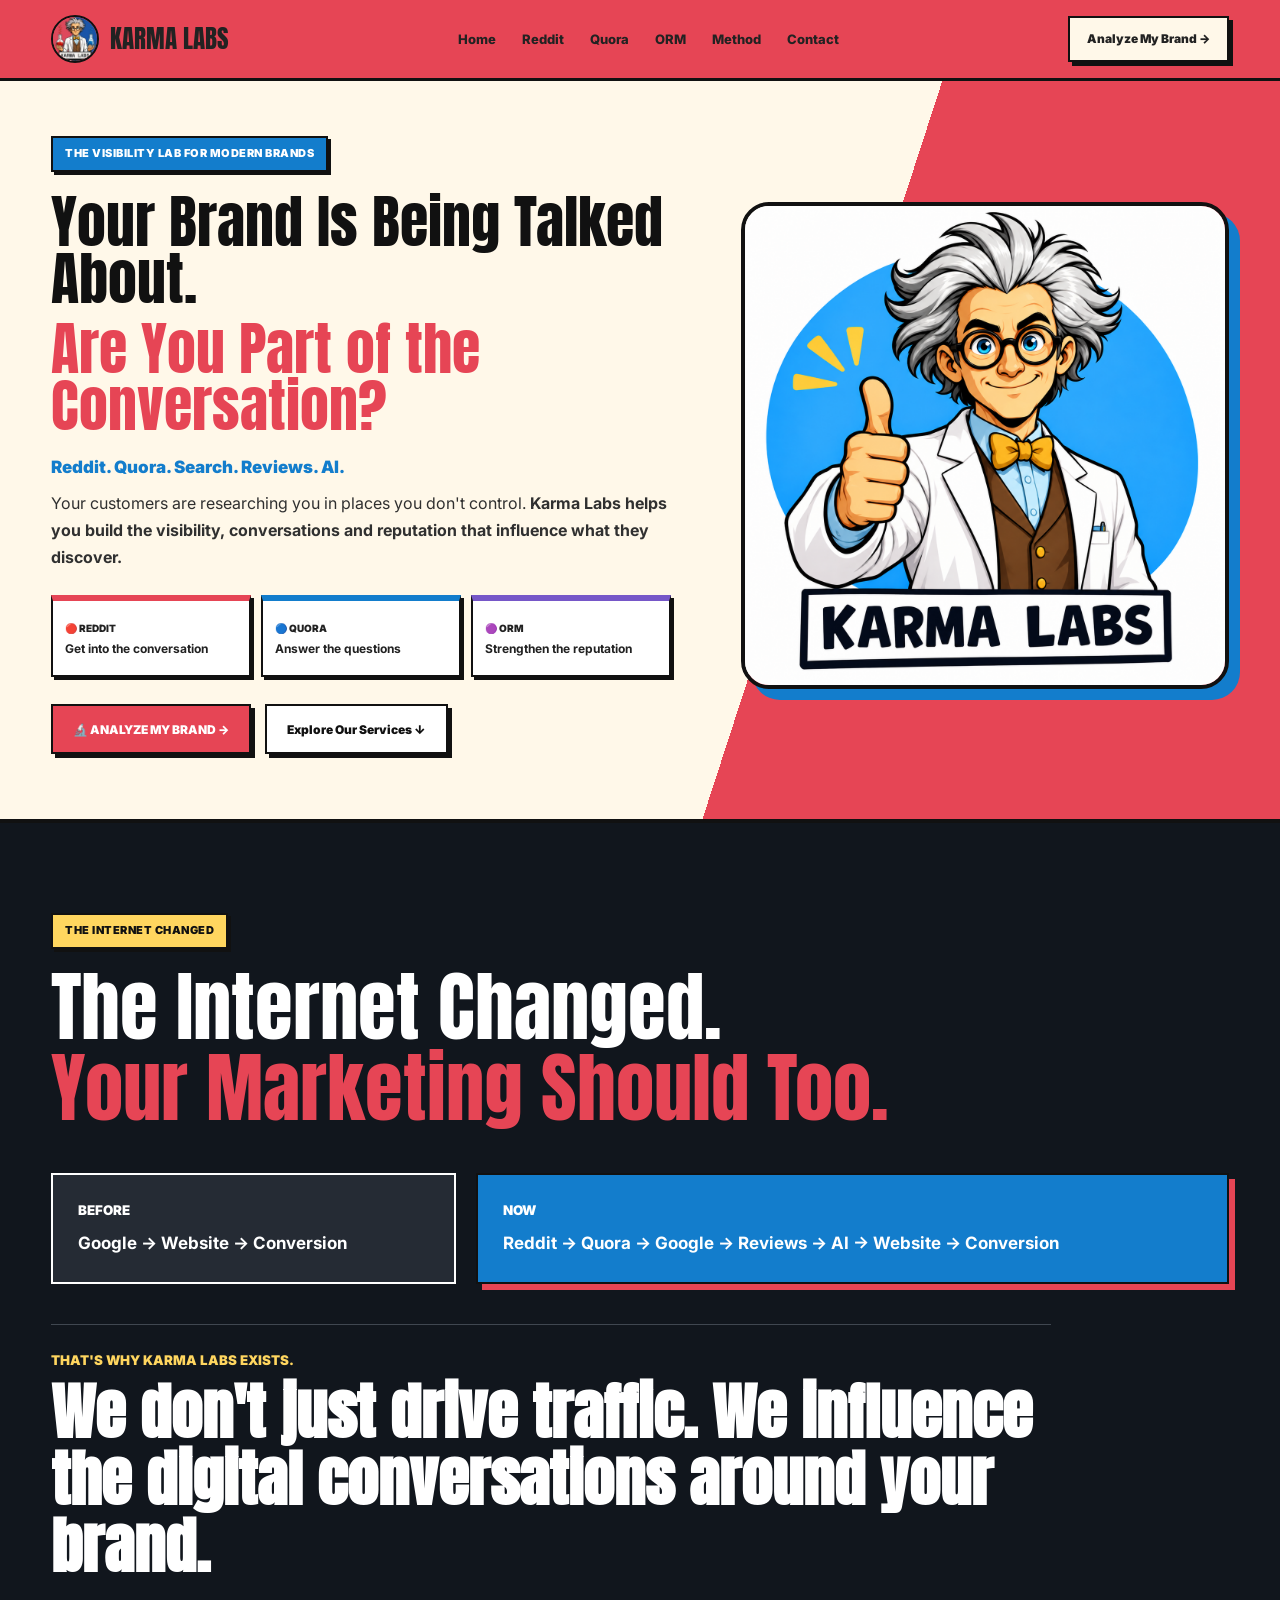
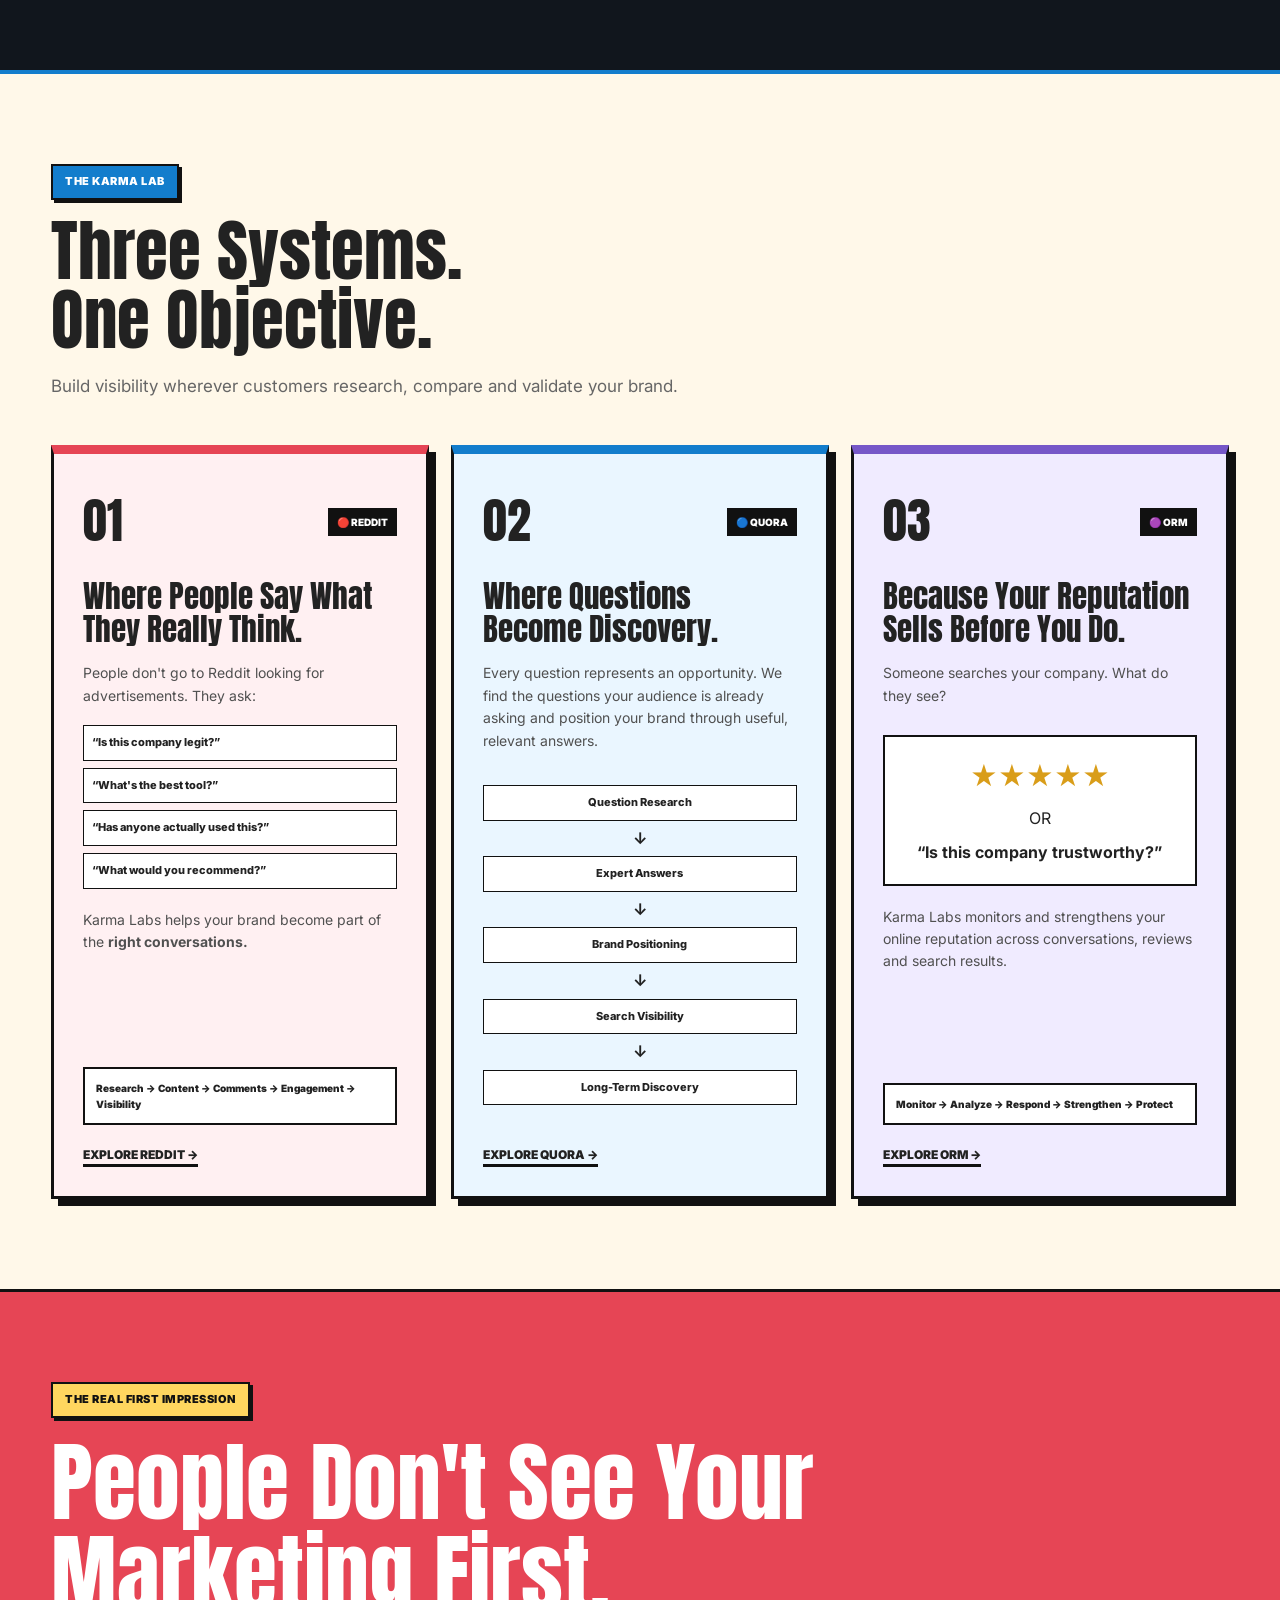
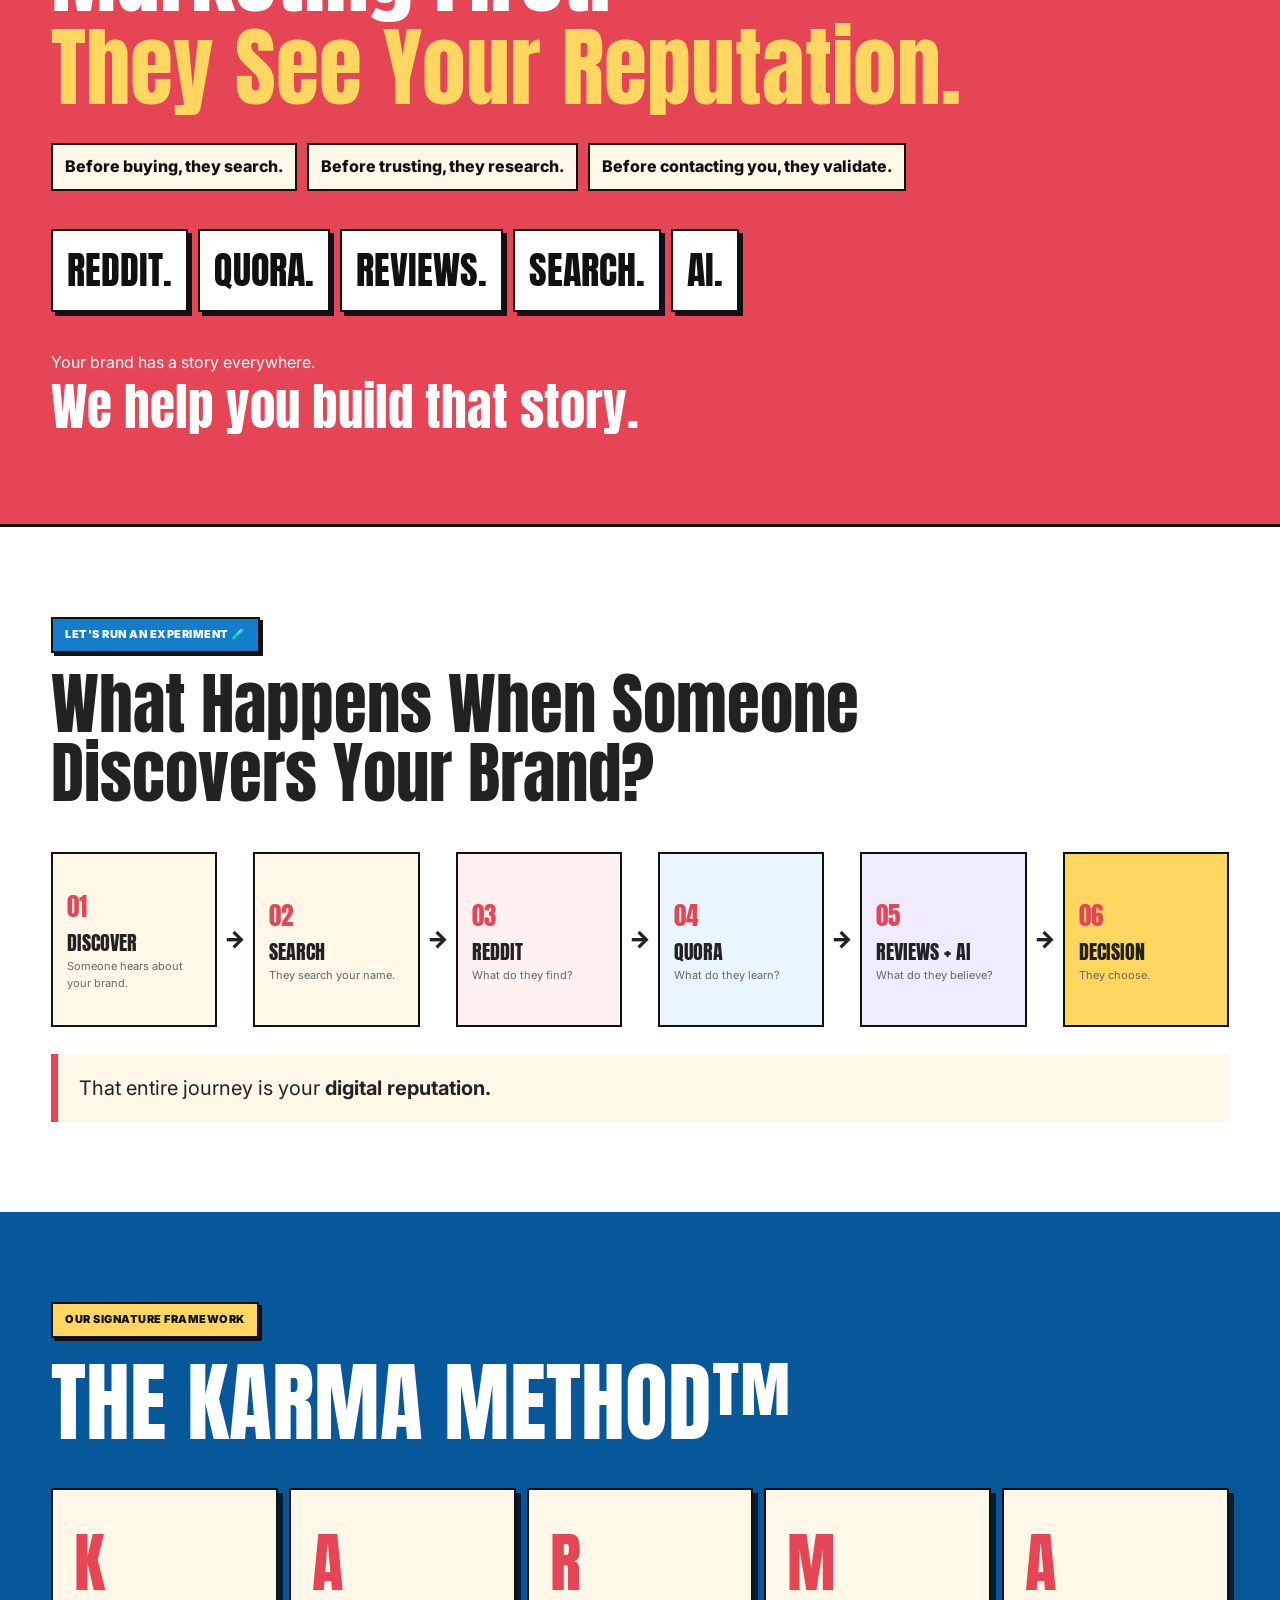
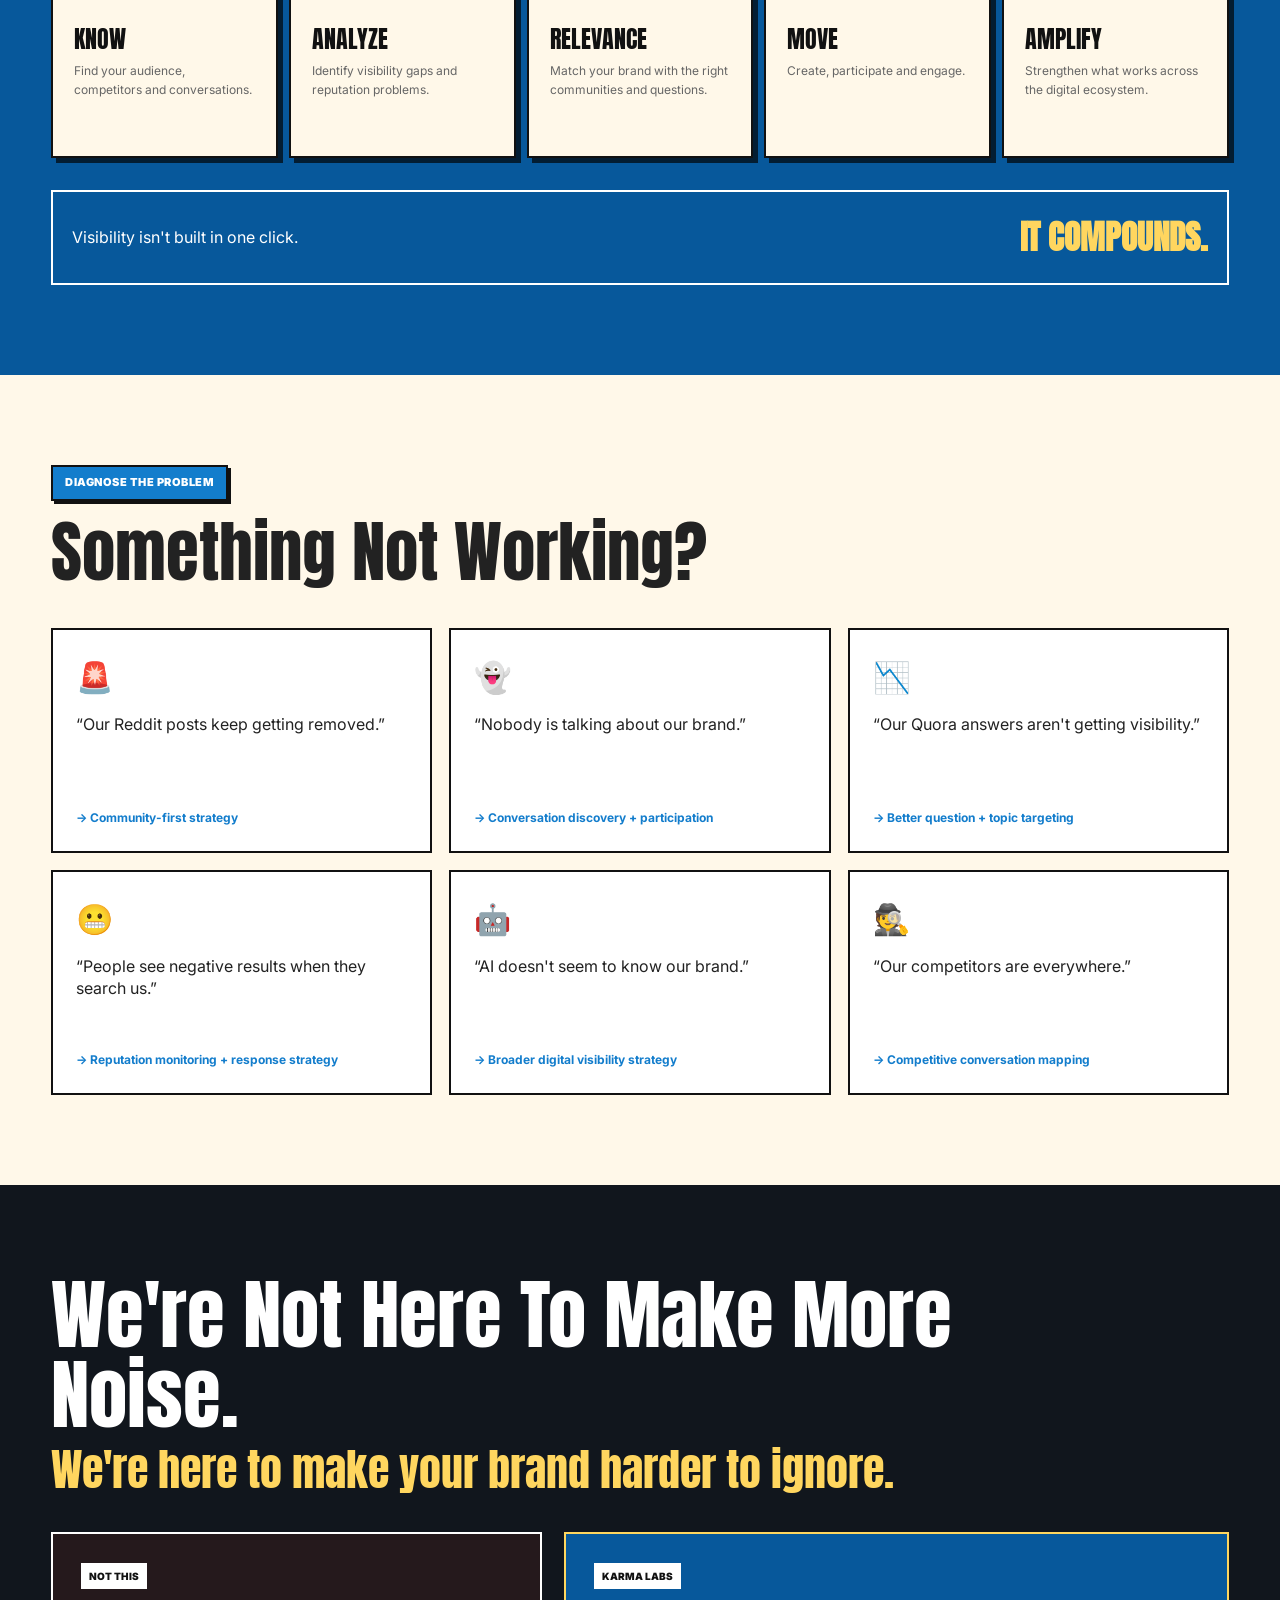
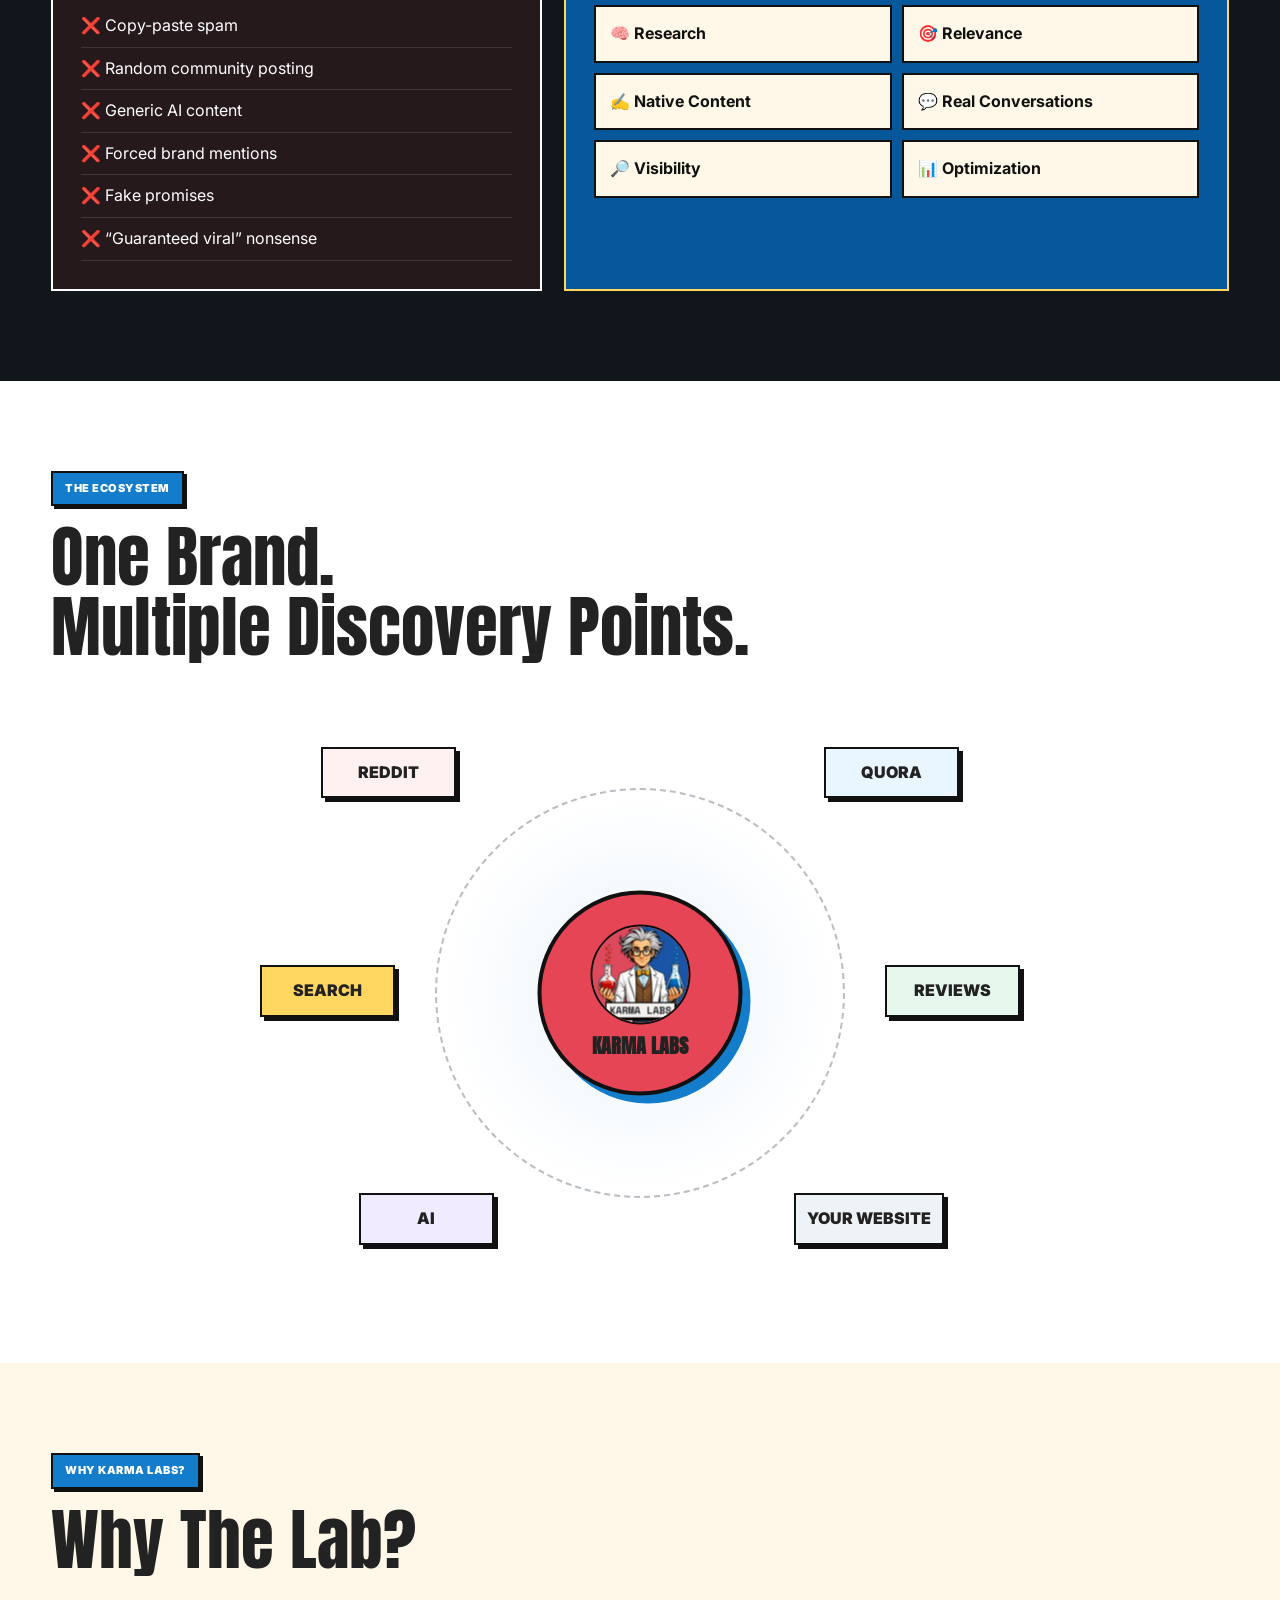
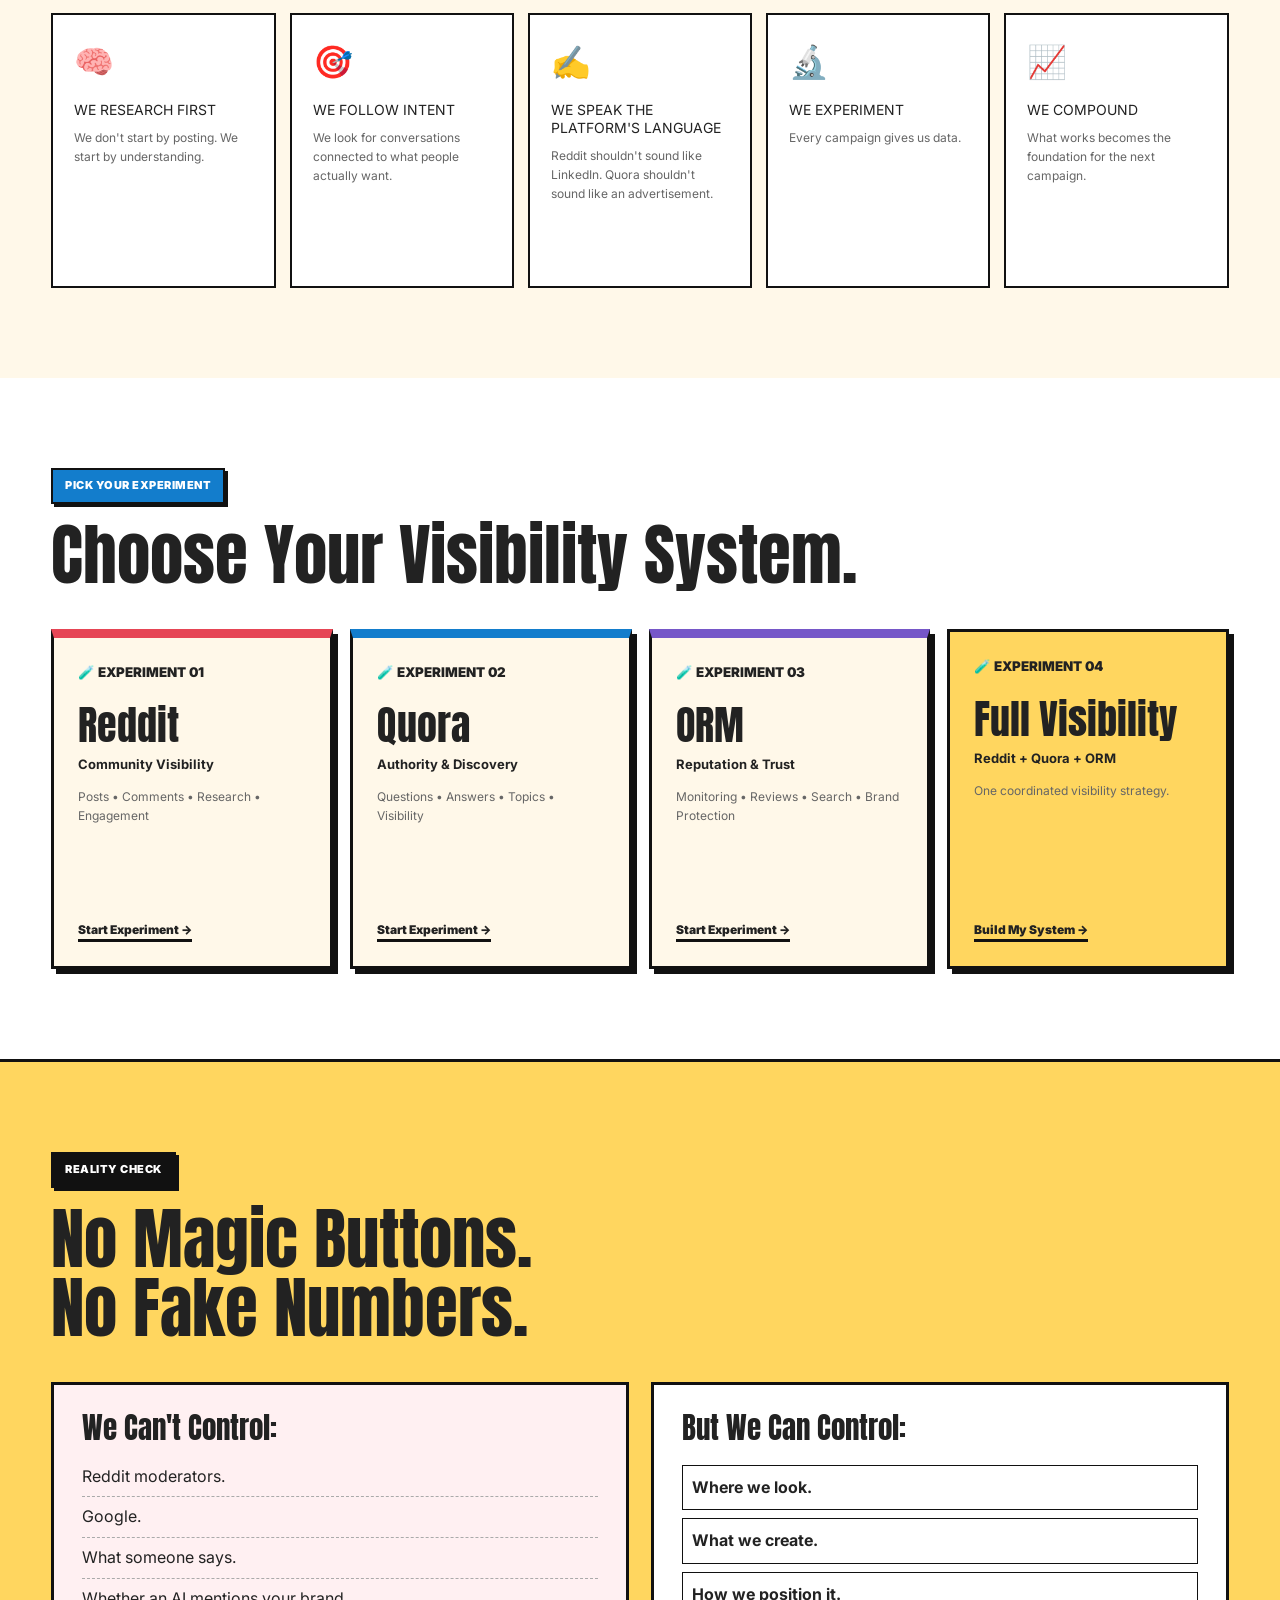
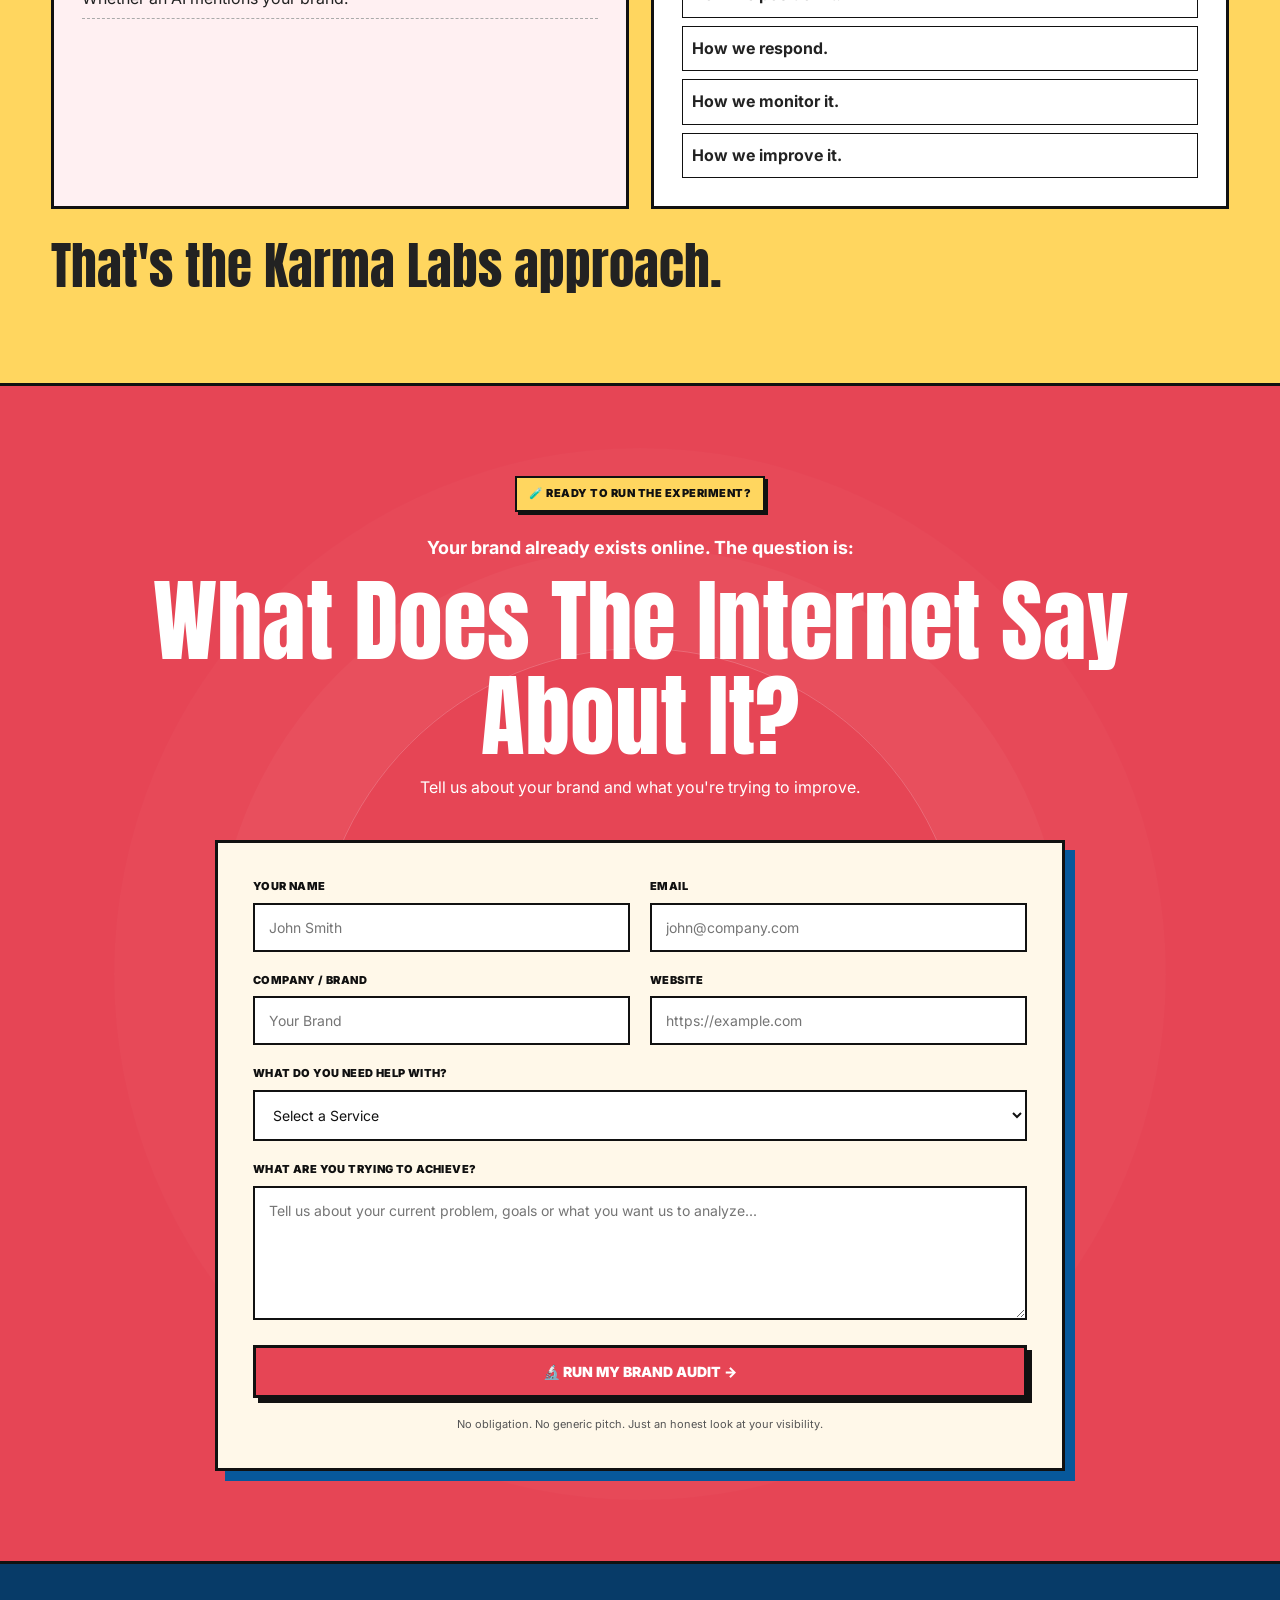
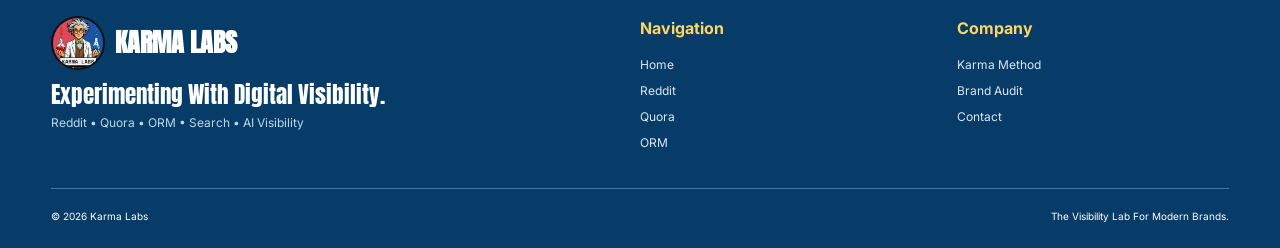
==== commit 7dcd5145: "Add files via upload" ====
--- a/index.html
+++ b/index.html
@@ -1544,11 +1544,10 @@
 
 
 
-        <form
-            class="audit-form"
-            action="https://formspree.io/f/mjyvqjjl"
-            method="POST"
-        >
+       <form
+               class="audit-form"
+                id="audit-form"
+         >
 
 
             <div class="form-grid">
@@ -1701,6 +1700,10 @@
                 🔬 RUN MY BRAND AUDIT →
 
             </button>
+             <div
+              id="form-status"
+                class="form-status"
+                 ></div>
 
 
             <p class="form-note">
@@ -1821,7 +1824,110 @@
     </div>
 
 </footer>
-
+<script>
+
+const auditForm = document.getElementById("audit-form");
+
+const formStatus = document.getElementById("form-status");
+
+const submitButton = auditForm.querySelector(".form-submit");
+
+
+auditForm.addEventListener("submit", async function(event) {
+
+    event.preventDefault();
+
+
+    submitButton.disabled = true;
+
+    submitButton.innerText = "SUBMITTING...";
+
+    formStatus.innerText = "";
+
+    formStatus.className = "form-status";
+
+
+    const formData = new FormData(auditForm);
+
+
+    const data = {
+
+        name: formData.get("name"),
+
+        email: formData.get("email"),
+
+        company: formData.get("company"),
+
+        website: formData.get("website"),
+
+        service: formData.get("service"),
+
+        message: formData.get("message")
+
+    };
+
+
+    try {
+
+        const response = await fetch("/api/submit-lead", {
+
+            method: "POST",
+
+            headers: {
+                "Content-Type": "application/json"
+            },
+
+            body: JSON.stringify(data)
+
+        });
+
+
+        const result = await response.json();
+
+
+        if (!response.ok) {
+
+            throw new Error(
+                result.message || "Something went wrong."
+            );
+
+        }
+
+
+        formStatus.innerHTML = `
+            <strong>✓ REQUEST RECEIVED</strong>
+            <br>
+            Your brand audit request has been successfully submitted.
+        `;
+
+
+        formStatus.classList.add("success");
+
+
+        auditForm.reset();
+
+
+    } catch (error) {
+
+        formStatus.innerHTML = `
+            <strong>✕ SOMETHING WENT WRONG</strong>
+            <br>
+            ${error.message}
+        `;
+
+
+        formStatus.classList.add("error");
+
+    }
+
+
+    submitButton.disabled = false;
+
+    submitButton.innerText = "🔬 RUN MY BRAND AUDIT →";
+
+});
+
+</script>
 
 </body>
 
--- a/home.css
+++ b/home.css
@@ -0,0 +1,2840 @@
+@import url('https://fonts.googleapis.com/css2?family=Anton&family=Inter:wght@400;500;600;700;800;900&display=swap');
+
+
+/* =========================================================
+   VARIABLES
+========================================================= */
+
+:root {
+
+    --red: #e64555;
+    --red-dark: #c93343;
+
+    --blue: #137dcc;
+    --blue-dark: #07589b;
+    --navy: #073b68;
+
+    --purple: #7657c8;
+
+    --cream: #fff8e9;
+    --cream-dark: #f3ead6;
+
+    --yellow: #ffd65f;
+
+    --white: #ffffff;
+    --black: #111111;
+
+    --dark: #11161d;
+
+    --text: #222222;
+    --muted: #666666;
+
+}
+
+
+/* =========================================================
+   RESET
+========================================================= */
+
+* {
+
+    margin: 0;
+    padding: 0;
+    box-sizing: border-box;
+
+}
+
+
+html {
+
+    scroll-behavior: smooth;
+
+}
+
+
+body {
+
+    font-family: "Inter", sans-serif;
+
+    background: var(--cream);
+
+    color: var(--text);
+
+    line-height: 1.6;
+
+    overflow-x: hidden;
+
+}
+
+
+a {
+
+    color: inherit;
+    text-decoration: none;
+
+}
+
+
+img {
+
+    display: block;
+    max-width: 100%;
+
+}
+
+
+h1,
+h2,
+h3 {
+
+    font-family: "Anton", sans-serif;
+
+    font-weight: 400;
+
+    line-height: 1.05;
+
+}
+
+
+.container {
+
+    width: min(1240px, 92%);
+
+    margin: 0 auto;
+
+}
+
+
+section {
+
+    padding: 90px 0;
+
+}
+
+
+/* =========================================================
+   LABELS
+========================================================= */
+
+.label {
+
+    display: inline-block;
+
+    padding: 7px 12px;
+
+    border: 2px solid var(--black);
+
+    font-size: 11px;
+
+    font-weight: 900;
+
+    letter-spacing: 0.5px;
+
+    box-shadow: 3px 3px 0 var(--black);
+
+}
+
+
+.blue-label {
+
+    background: var(--blue);
+
+    color: var(--white);
+
+}
+
+
+.yellow-label {
+
+    background: var(--yellow);
+
+    color: var(--black);
+
+}
+
+
+.black-label {
+
+    background: var(--black);
+
+    color: var(--white);
+
+}
+
+
+/* =========================================================
+   COMMON
+========================================================= */
+
+.section-title {
+
+    max-width: 950px;
+
+    margin: 17px 0;
+
+    font-size: clamp(45px, 5.2vw, 70px);
+
+}
+
+
+.section-description {
+
+    max-width: 760px;
+
+    color: var(--muted);
+
+    font-size: 17px;
+
+}
+
+
+/* =========================================================
+   NAVBAR
+========================================================= */
+
+.navbar {
+
+    position: sticky;
+
+    top: 0;
+
+    z-index: 1000;
+
+    background: var(--red);
+
+    border-bottom: 3px solid var(--black);
+
+}
+
+
+.nav-inner {
+
+    min-height: 78px;
+
+    display: flex;
+
+    align-items: center;
+
+    justify-content: space-between;
+
+    gap: 25px;
+
+}
+
+
+.brand {
+
+    display: flex;
+
+    align-items: center;
+
+    gap: 11px;
+
+    flex-shrink: 0;
+
+    font-family: "Anton", sans-serif;
+
+    font-size: 25px;
+
+}
+
+
+.brand img {
+
+    width: 48px;
+
+    height: 48px;
+
+    object-fit: cover;
+
+    border: 2px solid var(--black);
+
+    border-radius: 50%;
+
+    background: var(--white);
+
+}
+
+
+.nav-links {
+
+    display: flex;
+
+    align-items: center;
+
+    gap: 26px;
+
+    font-size: 13px;
+
+    font-weight: 800;
+
+}
+
+
+.nav-links a {
+
+    transition: 0.2s;
+
+}
+
+
+.nav-links a:hover {
+
+    color: var(--white);
+
+}
+
+
+.nav-button {
+
+    flex-shrink: 0;
+
+    background: var(--cream);
+
+    border: 2px solid var(--black);
+
+    padding: 11px 17px;
+
+    font-size: 12px;
+
+    font-weight: 900;
+
+    box-shadow: 4px 4px 0 var(--black);
+
+    transition: 0.18s;
+
+}
+
+
+.nav-button:hover {
+
+    transform: translate(2px, 2px);
+
+    box-shadow: 2px 2px 0 var(--black);
+
+}
+
+
+/* =========================================================
+   BUTTONS
+========================================================= */
+
+.hero-buttons {
+
+    display: flex;
+
+    flex-wrap: wrap;
+
+    gap: 14px;
+
+    margin-top: 27px;
+
+}
+
+
+.button {
+
+    display: inline-flex;
+
+    align-items: center;
+
+    justify-content: center;
+
+    min-height: 50px;
+
+    padding: 13px 20px;
+
+    border: 2px solid var(--black);
+
+    font-size: 12px;
+
+    font-weight: 900;
+
+    box-shadow: 4px 4px 0 var(--black);
+
+    transition: 0.18s;
+
+}
+
+
+.button:hover {
+
+    transform: translate(2px, 2px);
+
+    box-shadow: 2px 2px 0 var(--black);
+
+}
+
+
+.primary-button {
+
+    background: var(--red);
+
+    color: var(--white);
+
+}
+
+
+.secondary-button {
+
+    background: var(--white);
+
+    color: var(--black);
+
+}
+
+
+/* =========================================================
+   HERO
+========================================================= */
+
+.hero {
+
+    position: relative;
+
+    overflow: hidden;
+
+    background:
+        linear-gradient(
+            108deg,
+            var(--cream) 0%,
+            var(--cream) 62%,
+            var(--red) 62%,
+            var(--red) 100%
+        );
+
+    border-bottom: 4px solid var(--black);
+
+}
+
+
+.hero-grid {
+
+    min-height: 650px;
+
+    display: grid;
+
+    grid-template-columns:
+        minmax(0, 1.12fr)
+        minmax(390px, 0.88fr);
+
+    align-items: center;
+
+    gap: 70px;
+
+    padding: 55px 0 65px;
+
+}
+
+
+.hero-content {
+
+    position: relative;
+
+    z-index: 5;
+
+    max-width: 740px;
+
+}
+
+
+.hero-content .label {
+
+    margin-bottom: 21px;
+
+}
+
+
+.hero-content h1 {
+
+    max-width: 740px;
+
+    margin-bottom: 20px;
+
+    color: var(--black);
+
+    font-size: clamp(50px, 4.5vw, 74px);
+
+    line-height: 0.99;
+
+}
+
+
+.hero-content h1 span {
+
+    display: block;
+
+    margin-top: 13px;
+
+    color: var(--red);
+
+}
+
+
+.hero-platforms {
+
+    margin-bottom: 9px;
+
+    color: var(--blue);
+
+    font-size: 17px;
+
+    font-weight: 900;
+
+}
+
+
+.hero-text {
+
+    max-width: 690px;
+
+    color: #303030;
+
+    font-size: 16px;
+
+    line-height: 1.7;
+
+}
+
+
+/* =========================================================
+   HERO SERVICES
+========================================================= */
+
+.hero-services {
+
+    max-width: 710px;
+
+    display: grid;
+
+    grid-template-columns: repeat(3, 1fr);
+
+    gap: 10px;
+
+    margin-top: 24px;
+
+}
+
+
+.hero-service {
+
+    min-height: 82px;
+
+    display: flex;
+
+    flex-direction: column;
+
+    justify-content: center;
+
+    background: var(--white);
+
+    border: 2px solid var(--black);
+
+    padding: 12px;
+
+    box-shadow: 3px 3px 0 var(--black);
+
+    transition: 0.18s;
+
+}
+
+
+.hero-service:hover {
+
+    transform: translateY(-4px);
+
+    box-shadow: 5px 5px 0 var(--black);
+
+}
+
+
+.hero-service span {
+
+    margin-bottom: 5px;
+
+    font-size: 10px;
+
+    font-weight: 900;
+
+}
+
+
+.hero-service strong {
+
+    font-size: 12px;
+
+    line-height: 1.3;
+
+}
+
+
+.reddit-service {
+
+    border-top: 6px solid var(--red);
+
+}
+
+
+.quora-service {
+
+    border-top: 6px solid var(--blue);
+
+}
+
+
+.orm-service {
+
+    border-top: 6px solid var(--purple);
+
+}
+
+
+/* =========================================================
+   HERO IMAGE ONLY
+========================================================= */
+
+.hero-image {
+
+    position: relative;
+
+    z-index: 5;
+
+    justify-self: end;
+
+    width: 100%;
+
+    max-width: 490px;
+
+}
+
+
+.hero-image img {
+
+    width: 100%;
+
+    height: auto;
+
+    background: var(--white);
+
+    border: 4px solid var(--black);
+
+    border-radius: 28px;
+
+    box-shadow: 11px 11px 0 var(--blue);
+
+}
+
+
+/* =========================================================
+   INTERNET
+========================================================= */
+
+.internet-section {
+
+    background: var(--dark);
+
+    color: var(--white);
+
+    border-bottom: 4px solid var(--blue);
+
+}
+
+
+.internet-title {
+
+    margin-top: 18px;
+
+    font-size: clamp(50px, 6vw, 82px);
+
+}
+
+
+.internet-title span {
+
+    display: block;
+
+    color: var(--red);
+
+}
+
+
+.internet-comparison {
+
+    display: grid;
+
+    grid-template-columns: 0.7fr 1.3fr;
+
+    gap: 20px;
+
+    margin: 45px 0 30px;
+
+}
+
+
+.before-box,
+.now-box {
+
+    border: 2px solid var(--white);
+
+    padding: 25px;
+
+}
+
+
+.before-box {
+
+    background: #252b34;
+
+}
+
+
+.now-box {
+
+    background: var(--blue);
+
+    border-color: var(--black);
+
+    box-shadow: 6px 6px 0 var(--red);
+
+}
+
+
+.before-box small,
+.now-box small {
+
+    display: block;
+
+    margin-bottom: 8px;
+
+    font-weight: 900;
+
+}
+
+
+.before-box strong,
+.now-box strong {
+
+    font-size: 17px;
+
+}
+
+
+.internet-statement {
+
+    max-width: 1000px;
+
+    margin-top: 40px;
+
+    padding-top: 25px;
+
+    border-top: 1px solid #404750;
+
+}
+
+
+.internet-statement small {
+
+    display: block;
+
+    margin-bottom: 8px;
+
+    color: var(--yellow);
+
+    font-weight: 900;
+
+}
+
+
+.internet-statement strong {
+
+    display: block;
+
+    font-family: "Anton", sans-serif;
+
+    font-size: clamp(38px, 5vw, 62px);
+
+    line-height: 1.08;
+
+}
+
+
+/* =========================================================
+   ENGINES
+========================================================= */
+
+.karma-lab-section {
+
+    background: var(--cream);
+
+}
+
+
+.engine-grid {
+
+    display: grid;
+
+    grid-template-columns: repeat(3, 1fr);
+
+    gap: 22px;
+
+    margin-top: 45px;
+
+}
+
+
+.engine-card {
+
+    min-height: 580px;
+
+    display: flex;
+
+    flex-direction: column;
+
+    border: 3px solid var(--black);
+
+    padding: 29px;
+
+    box-shadow: 7px 7px 0 var(--black);
+
+    transition: 0.2s;
+
+}
+
+
+.engine-card:hover {
+
+    transform: translateY(-7px);
+
+}
+
+
+.engine-reddit {
+
+    background: #fff0f2;
+
+    border-top: 9px solid var(--red);
+
+}
+
+
+.engine-quora {
+
+    background: #eaf6ff;
+
+    border-top: 9px solid var(--blue);
+
+}
+
+
+.engine-orm {
+
+    background: #f0ebff;
+
+    border-top: 9px solid var(--purple);
+
+}
+
+
+.engine-header {
+
+    display: flex;
+
+    align-items: center;
+
+    justify-content: space-between;
+
+    gap: 12px;
+
+    margin-bottom: 20px;
+
+}
+
+
+.engine-number {
+
+    font-family: "Anton", sans-serif;
+
+    font-size: 48px;
+
+}
+
+
+.engine-badge {
+
+    background: var(--black);
+
+    color: var(--white);
+
+    padding: 6px 9px;
+
+    font-size: 10px;
+
+    font-weight: 900;
+
+}
+
+
+.engine-card h3 {
+
+    margin-bottom: 17px;
+
+    font-size: 31px;
+
+}
+
+
+.engine-card p {
+
+    margin-bottom: 18px;
+
+    color: #505050;
+
+    font-size: 14px;
+
+}
+
+
+.question-list {
+
+    display: grid;
+
+    gap: 7px;
+
+    margin-bottom: 20px;
+
+}
+
+
+.question-list span {
+
+    background: var(--white);
+
+    border: 1px solid var(--black);
+
+    padding: 8px;
+
+    font-size: 11px;
+
+    font-weight: 800;
+
+}
+
+
+.vertical-flow {
+
+    display: grid;
+
+    place-items: center;
+
+    gap: 5px;
+
+    margin: 15px 0 20px;
+
+}
+
+
+.vertical-flow span {
+
+    width: 100%;
+
+    background: var(--white);
+
+    border: 1px solid var(--black);
+
+    padding: 8px;
+
+    text-align: center;
+
+    font-size: 11px;
+
+    font-weight: 800;
+
+}
+
+
+.rating-box {
+
+    display: grid;
+
+    gap: 8px;
+
+    margin: 10px 0 20px;
+
+    background: var(--white);
+
+    border: 2px solid var(--black);
+
+    padding: 18px;
+
+    text-align: center;
+
+}
+
+
+.rating-box strong {
+
+    color: #d99d19;
+
+    font-size: 27px;
+
+}
+
+
+.engine-flow {
+
+    margin-top: auto;
+
+    background: var(--white);
+
+    border: 2px solid var(--black);
+
+    padding: 11px;
+
+    font-size: 10px;
+
+    font-weight: 900;
+
+}
+
+
+.engine-link {
+
+    align-self: flex-start;
+
+    margin-top: 20px;
+
+    border-bottom: 3px solid var(--black);
+
+    font-size: 12px;
+
+    font-weight: 900;
+
+}
+
+
+/* =========================================================
+   REPUTATION
+========================================================= */
+
+.reputation-section {
+
+    background: var(--red);
+
+    color: var(--white);
+
+    border-top: 3px solid var(--black);
+
+    border-bottom: 3px solid var(--black);
+
+}
+
+
+.reputation-section h2 {
+
+    max-width: 1050px;
+
+    margin: 18px 0 30px;
+
+    font-size: clamp(51px, 7vw, 88px);
+
+}
+
+
+.reputation-section h2 span {
+
+    display: block;
+
+    color: var(--yellow);
+
+}
+
+
+.reputation-points {
+
+    display: flex;
+
+    flex-wrap: wrap;
+
+    gap: 10px;
+
+}
+
+
+.reputation-points div {
+
+    background: var(--cream);
+
+    color: var(--black);
+
+    border: 2px solid var(--black);
+
+    padding: 9px 12px;
+
+    font-weight: 800;
+
+}
+
+
+.platform-cloud {
+
+    display: flex;
+
+    flex-wrap: wrap;
+
+    gap: 10px;
+
+    margin: 38px 0;
+
+}
+
+
+.platform-cloud span {
+
+    background: var(--white);
+
+    color: var(--black);
+
+    border: 2px solid var(--black);
+
+    padding: 9px 14px;
+
+    box-shadow: 4px 4px 0 var(--black);
+
+    font-family: "Anton", sans-serif;
+
+    font-size: clamp(21px, 3vw, 38px);
+
+}
+
+
+.reputation-section h3 {
+
+    margin-top: 5px;
+
+    font-size: clamp(35px, 4vw, 55px);
+
+}
+
+
+/* =========================================================
+   JOURNEY
+========================================================= */
+
+.journey-section {
+
+    background: var(--white);
+
+}
+
+
+.journey-grid {
+
+    display: flex;
+
+    align-items: stretch;
+
+    gap: 7px;
+
+    margin-top: 43px;
+
+}
+
+
+.journey-grid article {
+
+    flex: 1;
+
+    min-height: 175px;
+
+    display: flex;
+
+    flex-direction: column;
+
+    justify-content: center;
+
+    background: var(--cream);
+
+    border: 2px solid var(--black);
+
+    padding: 14px;
+
+}
+
+
+.journey-grid article > span {
+
+    color: var(--red);
+
+    font-family: "Anton", sans-serif;
+
+    font-size: 25px;
+
+}
+
+
+.journey-grid article h3 {
+
+    margin: 5px 0;
+
+    font-size: 20px;
+
+}
+
+
+.journey-grid article p {
+
+    color: var(--muted);
+
+    font-size: 11px;
+
+}
+
+
+.journey-arrow {
+
+    display: flex;
+
+    align-items: center;
+
+    font-size: 23px;
+
+    font-weight: 900;
+
+}
+
+
+.journey-reddit {
+
+    background: #fff0f2 !important;
+
+}
+
+
+.journey-quora {
+
+    background: #eaf6ff !important;
+
+}
+
+
+.journey-ai {
+
+    background: #f0ebff !important;
+
+}
+
+
+.journey-decision {
+
+    background: var(--yellow) !important;
+
+}
+
+
+.journey-result {
+
+    margin-top: 27px;
+
+    background: var(--cream);
+
+    border-left: 7px solid var(--red);
+
+    padding: 18px 21px;
+
+    font-size: 20px;
+
+}
+
+
+/* =========================================================
+   METHOD
+========================================================= */
+
+.method-section {
+
+    background: var(--blue-dark);
+
+    color: var(--white);
+
+}
+
+
+.method-title {
+
+    margin: 18px 0 40px;
+
+    font-size: clamp(55px, 7vw, 88px);
+
+}
+
+
+.method-grid {
+
+    display: grid;
+
+    grid-template-columns: repeat(5, 1fr);
+
+    gap: 11px;
+
+}
+
+
+.method-grid article {
+
+    min-height: 270px;
+
+    background: var(--cream);
+
+    color: var(--black);
+
+    border: 2px solid var(--black);
+
+    padding: 21px;
+
+    box-shadow: 5px 5px 0 #031d32;
+
+}
+
+
+.method-grid article > span {
+
+    display: block;
+
+    margin-bottom: 12px;
+
+    color: var(--red);
+
+    font-family: "Anton", sans-serif;
+
+    font-size: 65px;
+
+}
+
+
+.method-grid h3 {
+
+    margin-bottom: 8px;
+
+    font-size: 24px;
+
+}
+
+
+.method-grid p {
+
+    color: var(--muted);
+
+    font-size: 12px;
+
+}
+
+
+.compound-box {
+
+    display: flex;
+
+    align-items: center;
+
+    justify-content: space-between;
+
+    gap: 20px;
+
+    margin-top: 32px;
+
+    border: 2px solid var(--white);
+
+    padding: 19px;
+
+}
+
+
+.compound-box strong {
+
+    color: var(--yellow);
+
+    font-family: "Anton", sans-serif;
+
+    font-size: 33px;
+
+}
+
+
+/* =========================================================
+   PROBLEMS
+========================================================= */
+
+.problems-section {
+
+    background: var(--cream);
+
+}
+
+
+.problem-grid {
+
+    display: grid;
+
+    grid-template-columns: repeat(3, 1fr);
+
+    gap: 17px;
+
+    margin-top: 40px;
+
+}
+
+
+.problem-grid article {
+
+    min-height: 225px;
+
+    display: flex;
+
+    flex-direction: column;
+
+    background: var(--white);
+
+    border: 2px solid var(--black);
+
+    padding: 23px;
+
+    transition: 0.2s;
+
+}
+
+
+.problem-grid article:hover {
+
+    transform: translateY(-6px);
+
+    box-shadow: 7px 7px 0 var(--red);
+
+}
+
+
+.problem-grid article > span {
+
+    margin-bottom: 12px;
+
+    font-size: 30px;
+
+}
+
+
+.problem-grid h3 {
+
+    font-family: "Inter", sans-serif;
+
+    font-size: 16px;
+
+    line-height: 1.4;
+
+}
+
+
+.problem-grid strong {
+
+    margin-top: auto;
+
+    color: var(--blue);
+
+    font-size: 12px;
+
+}
+
+
+/* =========================================================
+   NOISE
+========================================================= */
+
+.noise-section {
+
+    background: var(--dark);
+
+    color: var(--white);
+
+}
+
+
+.noise-section > .container > h2 {
+
+    max-width: 950px;
+
+    font-size: clamp(50px, 6vw, 80px);
+
+}
+
+
+.noise-section > .container > h3 {
+
+    margin: 10px 0 40px;
+
+    color: var(--yellow);
+
+    font-size: clamp(28px, 4vw, 44px);
+
+}
+
+
+.noise-grid {
+
+    display: grid;
+
+    grid-template-columns: 0.85fr 1.15fr;
+
+    gap: 22px;
+
+}
+
+
+.noise-no,
+.noise-yes {
+
+    border: 2px solid var(--white);
+
+    padding: 28px;
+
+}
+
+
+.noise-no {
+
+    background: #25191c;
+
+}
+
+
+.noise-yes {
+
+    background: var(--blue-dark);
+
+    border-color: var(--yellow);
+
+}
+
+
+.noise-label {
+
+    display: inline-block;
+
+    margin-bottom: 16px;
+
+    background: var(--white);
+
+    color: var(--black);
+
+    padding: 5px 8px;
+
+    font-size: 10px;
+
+    font-weight: 900;
+
+}
+
+
+.noise-no p {
+
+    padding: 8px 0;
+
+    border-bottom: 1px solid #413338;
+
+}
+
+
+.value-grid {
+
+    display: grid;
+
+    grid-template-columns: 1fr 1fr;
+
+    gap: 10px;
+
+}
+
+
+.value-grid strong {
+
+    background: var(--cream);
+
+    color: var(--black);
+
+    border: 2px solid var(--black);
+
+    padding: 14px;
+
+}
+
+
+/* =========================================================
+   ECOSYSTEM
+========================================================= */
+
+.ecosystem-section {
+
+    background: var(--white);
+
+}
+
+
+.ecosystem {
+
+    position: relative;
+
+    width: min(760px, 100%);
+
+    height: 560px;
+
+    margin: 50px auto 0;
+
+    background:
+        radial-gradient(
+            circle at center,
+            rgba(19, 125, 204, 0.09),
+            transparent 42%
+        );
+
+}
+
+
+.ecosystem-ring {
+
+    position: absolute;
+
+    left: 50%;
+
+    top: 50%;
+
+    width: 410px;
+
+    height: 410px;
+
+    transform: translate(-50%, -50%);
+
+    border: 2px dashed #b8bec4;
+
+    border-radius: 50%;
+
+}
+
+
+.ecosystem-center {
+
+    position: absolute;
+
+    z-index: 5;
+
+    left: 50%;
+
+    top: 50%;
+
+    width: 205px;
+
+    height: 205px;
+
+    display: flex;
+
+    flex-direction: column;
+
+    align-items: center;
+
+    justify-content: center;
+
+    transform: translate(-50%, -50%);
+
+    background: var(--red);
+
+    border: 4px solid var(--black);
+
+    border-radius: 50%;
+
+    box-shadow: 8px 8px 0 var(--blue);
+
+}
+
+
+.ecosystem-center img {
+
+    width: 100px;
+
+    height: 100px;
+
+    object-fit: cover;
+
+    margin-bottom: 5px;
+
+    border: 2px solid var(--black);
+
+    border-radius: 50%;
+
+}
+
+
+.ecosystem-center strong {
+
+    font-family: "Anton", sans-serif;
+
+    font-size: 20px;
+
+}
+
+
+.ecosystem-node {
+
+    position: absolute;
+
+    z-index: 6;
+
+    min-width: 135px;
+
+    background: var(--cream);
+
+    border: 2px solid var(--black);
+
+    padding: 11px;
+
+    text-align: center;
+
+    font-weight: 900;
+
+    box-shadow: 4px 4px 0 var(--black);
+
+}
+
+
+.eco-reddit {
+
+    left: 8%;
+
+    top: 6%;
+
+    background: #fff0f2;
+
+}
+
+
+.eco-quora {
+
+    right: 8%;
+
+    top: 6%;
+
+    background: #eaf6ff;
+
+}
+
+
+.eco-search {
+
+    left: 0;
+
+    top: 45%;
+
+    background: var(--yellow);
+
+}
+
+
+.eco-reviews {
+
+    right: 0;
+
+    top: 45%;
+
+    background: #e6f7ee;
+
+}
+
+
+.eco-ai {
+
+    left: 13%;
+
+    bottom: 5%;
+
+    background: #f0ebff;
+
+}
+
+
+.eco-website {
+
+    right: 10%;
+
+    bottom: 5%;
+
+    background: #edf3f7;
+
+}
+
+
+/* =========================================================
+   WHY
+========================================================= */
+
+.why-section {
+
+    background: var(--cream);
+
+}
+
+
+.why-grid {
+
+    display: grid;
+
+    grid-template-columns: repeat(5, 1fr);
+
+    gap: 14px;
+
+    margin-top: 38px;
+
+}
+
+
+.why-grid article {
+
+    min-height: 275px;
+
+    background: var(--white);
+
+    border: 2px solid var(--black);
+
+    padding: 21px;
+
+    transition: 0.2s;
+
+}
+
+
+.why-grid article:hover {
+
+    transform: translateY(-5px);
+
+    box-shadow: 5px 5px 0 var(--blue);
+
+}
+
+
+.why-grid article > span {
+
+    display: block;
+
+    margin-bottom: 13px;
+
+    font-size: 32px;
+
+}
+
+
+.why-grid h3 {
+
+    margin-bottom: 9px;
+
+    font-family: "Inter", sans-serif;
+
+    font-size: 14px;
+
+    line-height: 1.3;
+
+}
+
+
+.why-grid p {
+
+    color: var(--muted);
+
+    font-size: 12px;
+
+}
+
+
+/* =========================================================
+   SERVICES
+========================================================= */
+
+.services-section {
+
+    background: var(--white);
+
+}
+
+
+.service-grid {
+
+    display: grid;
+
+    grid-template-columns: repeat(4, 1fr);
+
+    gap: 17px;
+
+    margin-top: 38px;
+
+}
+
+
+.service-card {
+
+    min-height: 340px;
+
+    display: flex;
+
+    flex-direction: column;
+
+    background: var(--cream);
+
+    border: 3px solid var(--black);
+
+    padding: 24px;
+
+    box-shadow: 5px 5px 0 var(--black);
+
+    transition: 0.2s;
+
+}
+
+
+.service-card:hover {
+
+    transform: translateY(-6px);
+
+}
+
+
+.service-reddit {
+
+    border-top: 9px solid var(--red);
+
+}
+
+
+.service-quora {
+
+    border-top: 9px solid var(--blue);
+
+}
+
+
+.service-orm {
+
+    border-top: 9px solid var(--purple);
+
+}
+
+
+.full-visibility {
+
+    background: var(--yellow);
+
+}
+
+
+.service-card small {
+
+    font-weight: 900;
+
+}
+
+
+.service-card h3 {
+
+    margin: 21px 0 8px;
+
+    font-size: 40px;
+
+}
+
+
+.service-card > strong {
+
+    margin-bottom: 12px;
+
+    font-size: 13px;
+
+}
+
+
+.service-card p {
+
+    color: var(--muted);
+
+    font-size: 12px;
+
+}
+
+
+.service-card a {
+
+    align-self: flex-start;
+
+    margin-top: auto;
+
+    border-bottom: 3px solid var(--black);
+
+    font-size: 12px;
+
+    font-weight: 900;
+
+}
+
+
+/* =========================================================
+   REALITY
+========================================================= */
+
+.reality-section {
+
+    background: var(--yellow);
+
+    border-top: 3px solid var(--black);
+
+    border-bottom: 3px solid var(--black);
+
+}
+
+
+.reality-grid {
+
+    display: grid;
+
+    grid-template-columns: 1fr 1fr;
+
+    gap: 22px;
+
+    margin-top: 38px;
+
+}
+
+
+.cannot-control,
+.can-control {
+
+    border: 3px solid var(--black);
+
+    padding: 28px;
+
+}
+
+
+.cannot-control {
+
+    background: #fff0f2;
+
+}
+
+
+.can-control {
+
+    display: flex;
+
+    flex-direction: column;
+
+    gap: 8px;
+
+    background: var(--white);
+
+}
+
+
+.cannot-control h3,
+.can-control h3 {
+
+    margin-bottom: 13px;
+
+    font-size: 29px;
+
+}
+
+
+.cannot-control p {
+
+    padding: 7px 0;
+
+    border-bottom: 1px dashed #aaa;
+
+}
+
+
+.can-control strong {
+
+    border: 1px solid var(--black);
+
+    padding: 9px;
+
+}
+
+
+.reality-ending {
+
+    margin-top: 30px;
+
+    font-size: clamp(35px, 4vw, 55px);
+
+}
+
+
+/* =========================================================
+   BRAND AUDIT
+========================================================= */
+
+.audit-section {
+
+    position: relative;
+
+    overflow: hidden;
+
+    background: var(--red);
+
+    color: var(--white);
+
+    text-align: center;
+
+}
+
+
+.audit-section::before {
+
+    content: "";
+
+    position: absolute;
+
+    left: 50%;
+
+    top: 50%;
+
+    width: 650px;
+
+    height: 650px;
+
+    transform: translate(-50%, -50%);
+
+    border: 1px solid rgba(255, 255, 255, 0.20);
+
+    border-radius: 50%;
+
+    box-shadow:
+        0 0 0 100px rgba(255, 255, 255, 0.03),
+        0 0 0 200px rgba(255, 255, 255, 0.02);
+
+}
+
+
+.audit-section .container {
+
+    position: relative;
+
+    z-index: 2;
+
+}
+
+
+.audit-intro {
+
+    margin-top: 22px;
+
+    font-size: 18px;
+
+    font-weight: 700;
+
+}
+
+
+.audit-section h2 {
+
+    max-width: 980px;
+
+    margin: 12px auto;
+
+    font-size: clamp(55px, 7vw, 90px);
+
+}
+
+
+.audit-description {
+
+    max-width: 650px;
+
+    margin: 0 auto 30px;
+
+    font-size: 16px;
+
+}
+
+
+/* =========================================================
+   FORM
+========================================================= */
+
+.audit-form {
+
+    max-width: 850px;
+
+    margin: 40px auto 0;
+
+    padding: 35px;
+
+    background: var(--cream);
+
+    color: var(--black);
+
+    border: 3px solid var(--black);
+
+    box-shadow: 10px 10px 0 var(--blue-dark);
+
+    text-align: left;
+
+}
+
+
+.form-grid {
+
+    display: grid;
+
+    grid-template-columns: 1fr 1fr;
+
+    gap: 20px;
+
+}
+
+
+.form-field {
+
+    display: flex;
+
+    flex-direction: column;
+
+    gap: 7px;
+
+}
+
+
+.full-field {
+
+    grid-column: 1 / -1;
+
+}
+
+
+.form-field label {
+
+    font-size: 11px;
+
+    font-weight: 900;
+
+    letter-spacing: 0.4px;
+
+    text-transform: uppercase;
+
+}
+
+
+.form-field input,
+.form-field select,
+.form-field textarea {
+
+    width: 100%;
+
+    padding: 14px;
+
+    background: var(--white);
+
+    color: var(--black);
+
+    border: 2px solid var(--black);
+
+    outline: none;
+
+    font-family: "Inter", sans-serif;
+
+    font-size: 14px;
+
+}
+
+
+.form-field input:focus,
+.form-field select:focus,
+.form-field textarea:focus {
+
+    border-color: var(--blue);
+
+    box-shadow: 3px 3px 0 var(--blue);
+
+}
+
+
+.form-field textarea {
+
+    resize: vertical;
+
+}
+
+
+.form-submit {
+
+    width: 100%;
+
+    margin-top: 25px;
+
+    padding: 15px 20px;
+
+    background: var(--red);
+
+    color: var(--white);
+
+    border: 3px solid var(--black);
+
+    box-shadow: 5px 5px 0 var(--black);
+
+    font-family: "Inter", sans-serif;
+
+    font-size: 14px;
+
+    font-weight: 900;
+
+    cursor: pointer;
+
+    transition: 0.18s;
+
+}
+
+
+.form-submit:hover {
+
+    transform: translate(2px, 2px);
+
+    box-shadow: 3px 3px 0 var(--black);
+
+}
+
+
+.form-note {
+
+    margin-top: 18px;
+
+    color: #555;
+
+    font-size: 11px;
+
+    text-align: center;
+
+}
+
+
+/* =========================================================
+   FOOTER
+========================================================= */
+
+footer {
+
+    background: var(--navy);
+
+    color: var(--white);
+
+    padding: 52px 0 24px;
+
+    border-top: 3px solid var(--black);
+
+}
+
+
+.footer-grid {
+
+    display: grid;
+
+    grid-template-columns: 2fr 1fr 1fr;
+
+    gap: 45px;
+
+}
+
+
+.footer-logo {
+
+    display: flex;
+
+    align-items: center;
+
+    gap: 10px;
+
+    margin-bottom: 13px;
+
+}
+
+
+.footer-logo img {
+
+    width: 54px;
+
+    height: 54px;
+
+    object-fit: cover;
+
+    border: 2px solid var(--black);
+
+    border-radius: 50%;
+
+}
+
+
+.footer-logo strong {
+
+    font-family: "Anton", sans-serif;
+
+    font-size: 26px;
+
+}
+
+
+.footer-brand h3 {
+
+    margin-bottom: 6px;
+
+    font-size: 23px;
+
+}
+
+
+.footer-brand p {
+
+    color: #bdd8e9;
+
+    font-size: 12px;
+
+}
+
+
+.footer-column {
+
+    display: flex;
+
+    flex-direction: column;
+
+    gap: 7px;
+
+}
+
+
+.footer-column > strong {
+
+    margin-bottom: 6px;
+
+    color: var(--yellow);
+
+}
+
+
+.footer-column a {
+
+    color: #d8e8f2;
+
+    font-size: 12px;
+
+}
+
+
+.footer-column a:hover {
+
+    color: var(--yellow);
+
+}
+
+
+.footer-bottom {
+
+    display: flex;
+
+    justify-content: space-between;
+
+    gap: 18px;
+
+    margin-top: 35px;
+
+    padding-top: 19px;
+
+    border-top: 1px solid #477596;
+
+    font-size: 10px;
+
+}
+
+
+/* =========================================================
+   TABLET
+========================================================= */
+
+@media (max-width: 1050px) {
+
+    .nav-links {
+
+        display: none;
+
+    }
+
+
+    .hero {
+
+        background: var(--cream);
+
+    }
+
+
+    .hero-grid {
+
+        grid-template-columns: 1fr;
+
+        gap: 45px;
+
+    }
+
+
+    .hero-content {
+
+        max-width: 800px;
+
+    }
+
+
+    .hero-image {
+
+        justify-self: center;
+
+        max-width: 450px;
+
+    }
+
+
+    .engine-grid {
+
+        grid-template-columns: 1fr;
+
+    }
+
+
+    .engine-card {
+
+        min-height: auto;
+
+    }
+
+
+    .journey-grid {
+
+        display: grid;
+
+        grid-template-columns: repeat(2, 1fr);
+
+    }
+
+
+    .journey-arrow {
+
+        display: none;
+
+    }
+
+
+    .method-grid {
+
+        grid-template-columns: repeat(2, 1fr);
+
+    }
+
+
+    .problem-grid {
+
+        grid-template-columns: repeat(2, 1fr);
+
+    }
+
+
+    .why-grid {
+
+        grid-template-columns: repeat(2, 1fr);
+
+    }
+
+
+    .service-grid {
+
+        grid-template-columns: repeat(2, 1fr);
+
+    }
+
+}
+
+
+/* =========================================================
+   MOBILE
+========================================================= */
+
+@media (max-width: 700px) {
+
+    section {
+
+        padding: 62px 0;
+
+    }
+
+
+    .navbar {
+
+        position: relative;
+
+    }
+
+
+    .nav-inner {
+
+        min-height: 70px;
+
+    }
+
+
+    .brand {
+
+        font-size: 19px;
+
+    }
+
+
+    .brand img {
+
+        width: 42px;
+
+        height: 42px;
+
+    }
+
+
+    .nav-button {
+
+        padding: 8px;
+
+        font-size: 9px;
+
+    }
+
+
+    .hero-grid {
+
+        min-height: auto;
+
+        padding: 45px 0 55px;
+
+    }
+
+
+    .hero-content h1 {
+
+        font-size: 47px;
+
+    }
+
+
+    .hero-services {
+
+        grid-template-columns: 1fr;
+
+    }
+
+
+    .hero-buttons {
+
+        flex-direction: column;
+
+    }
+
+
+    .hero-buttons .button {
+
+        width: 100%;
+
+    }
+
+
+    .hero-image {
+
+        max-width: 100%;
+
+    }
+
+
+    .hero-image img {
+
+        border-width: 3px;
+
+        border-radius: 20px;
+
+        box-shadow: 7px 7px 0 var(--blue);
+
+    }
+
+
+    .internet-comparison {
+
+        grid-template-columns: 1fr;
+
+    }
+
+
+    .platform-cloud {
+
+        flex-direction: column;
+
+        align-items: flex-start;
+
+    }
+
+
+    .journey-grid {
+
+        grid-template-columns: 1fr;
+
+    }
+
+
+    .method-grid {
+
+        grid-template-columns: 1fr;
+
+    }
+
+
+    .method-grid article {
+
+        min-height: auto;
+
+    }
+
+
+    .compound-box {
+
+        flex-direction: column;
+
+        align-items: flex-start;
+
+    }
+
+
+    .problem-grid {
+
+        grid-template-columns: 1fr;
+
+    }
+
+
+    .noise-grid {
+
+        grid-template-columns: 1fr;
+
+    }
+
+
+    .value-grid {
+
+        grid-template-columns: 1fr;
+
+    }
+
+
+    .ecosystem {
+
+        height: auto;
+
+        display: grid;
+
+        grid-template-columns: 1fr 1fr;
+
+        gap: 12px;
+
+        background: none;
+
+    }
+
+
+    .ecosystem-ring {
+
+        display: none;
+
+    }
+
+
+    .ecosystem-center,
+    .ecosystem-node {
+
+        position: static;
+
+        width: auto;
+
+        min-width: 0;
+
+        transform: none;
+
+    }
+
+
+    .ecosystem-center {
+
+        grid-column: 1 / -1;
+
+        height: 190px;
+
+        border-radius: 0;
+
+    }
+
+
+    .why-grid {
+
+        grid-template-columns: 1fr;
+
+    }
+
+
+    .service-grid {
+
+        grid-template-columns: 1fr;
+
+    }
+
+
+    .reality-grid {
+
+        grid-template-columns: 1fr;
+
+    }
+
+
+    .audit-form {
+
+        padding: 22px;
+
+    }
+
+
+    .form-grid {
+
+        grid-template-columns: 1fr;
+
+    }
+
+
+    .full-field {
+
+        grid-column: auto;
+
+    }
+
+
+    .footer-grid {
+
+        grid-template-columns: 1fr;
+
+    }
+
+
+    .footer-bottom {
+
+        flex-direction: column;
+
+    }
+
+}
